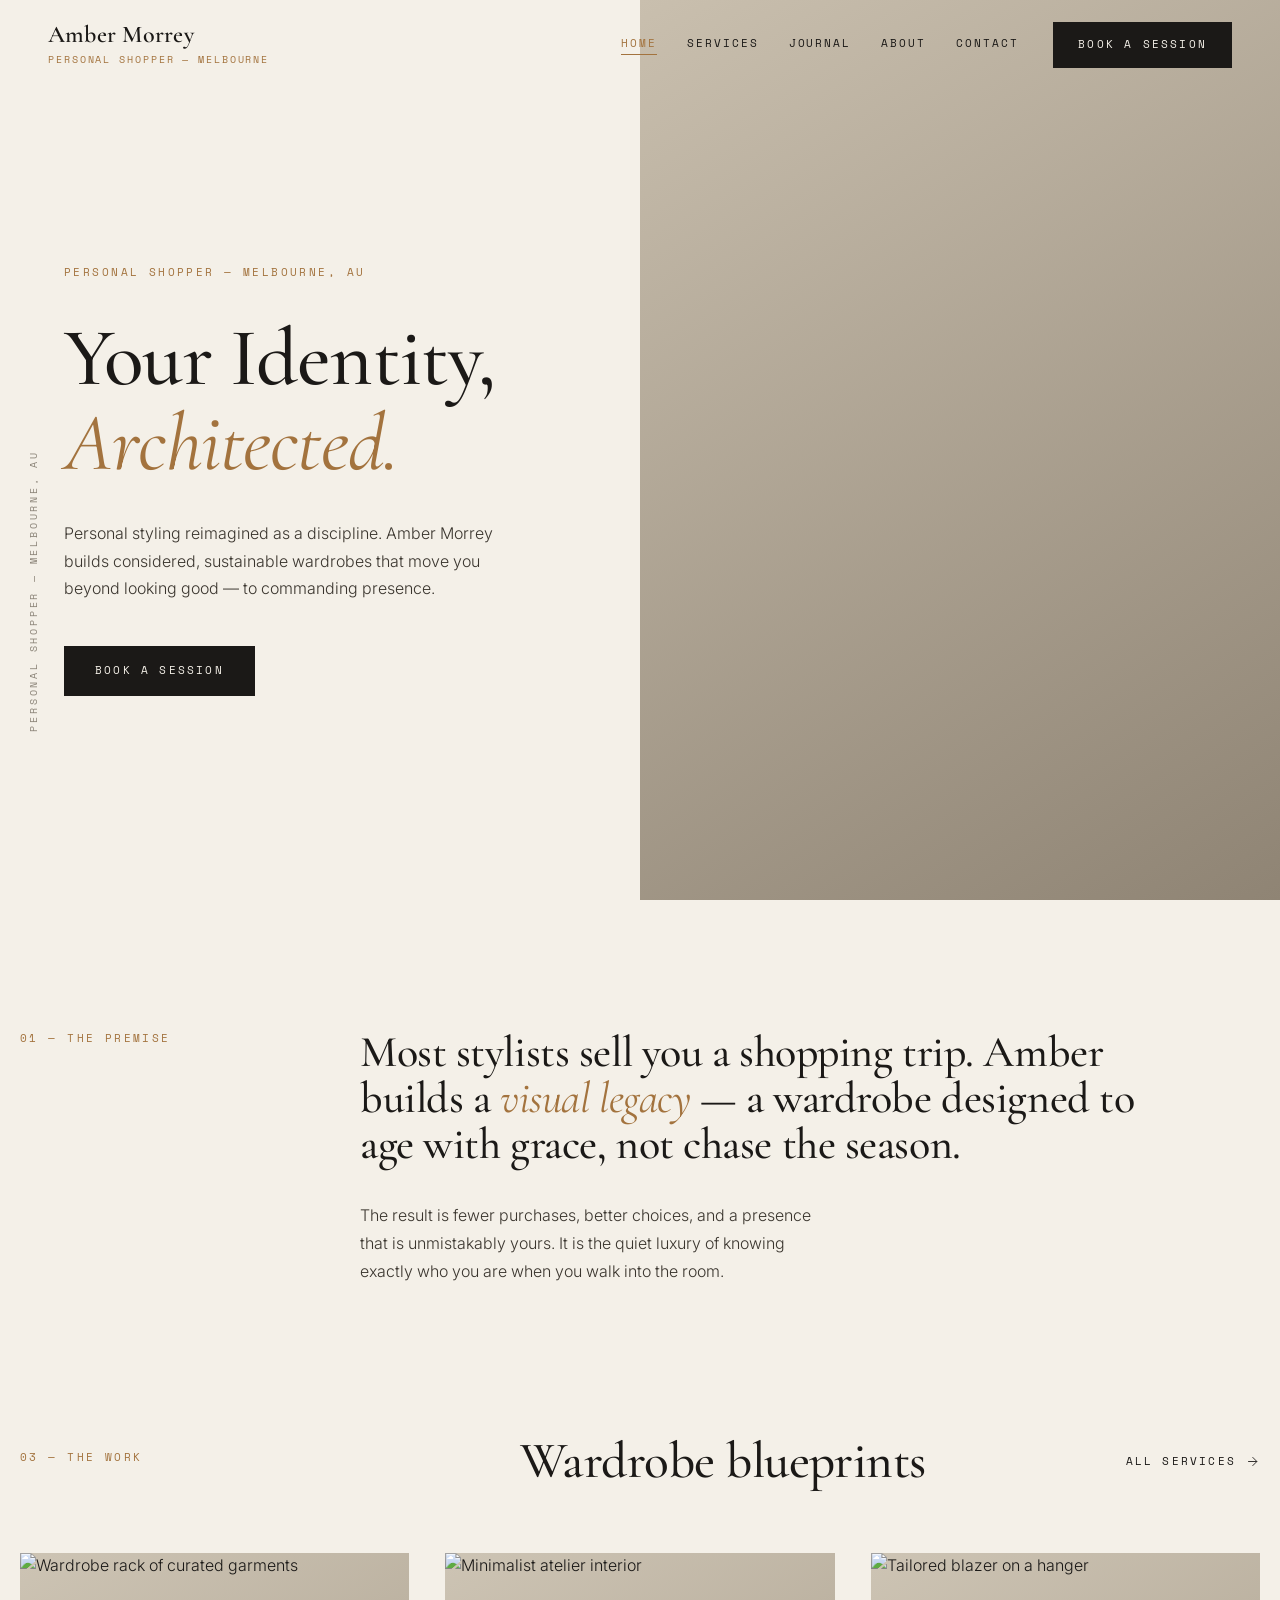
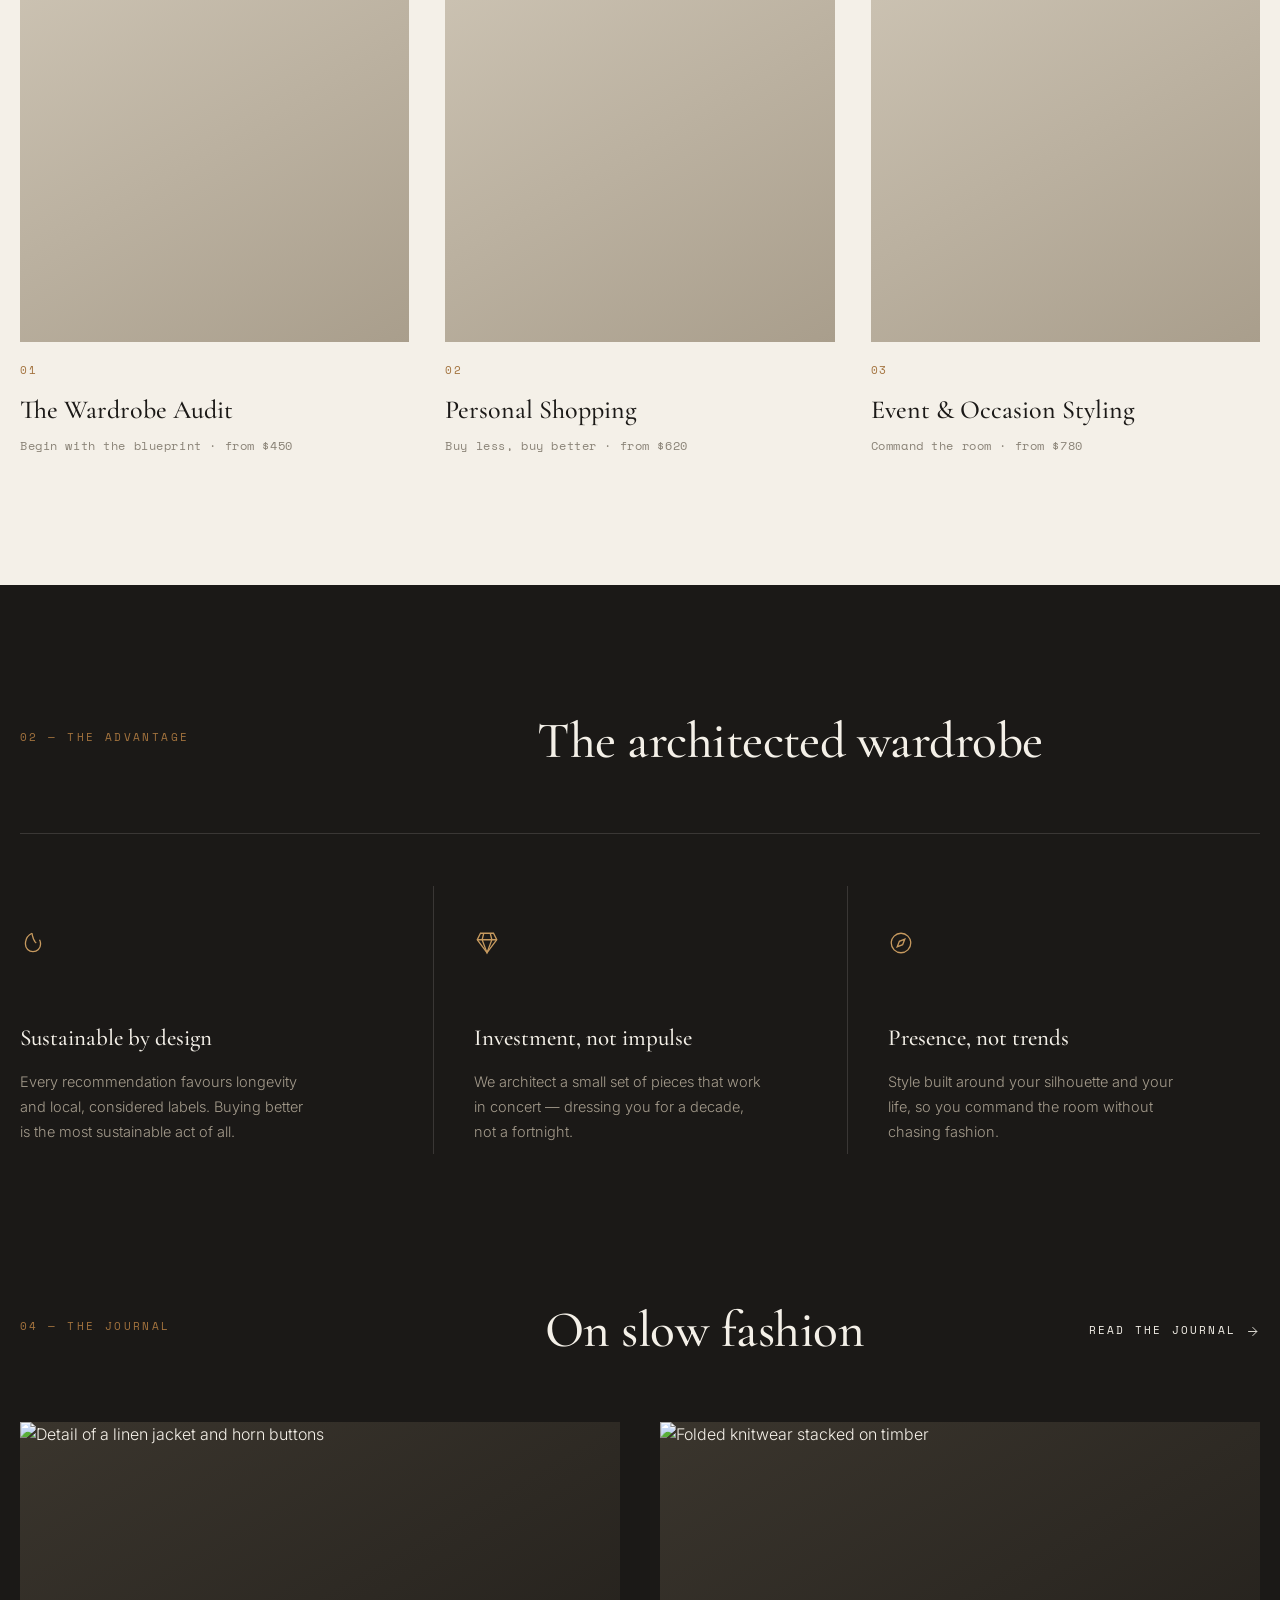
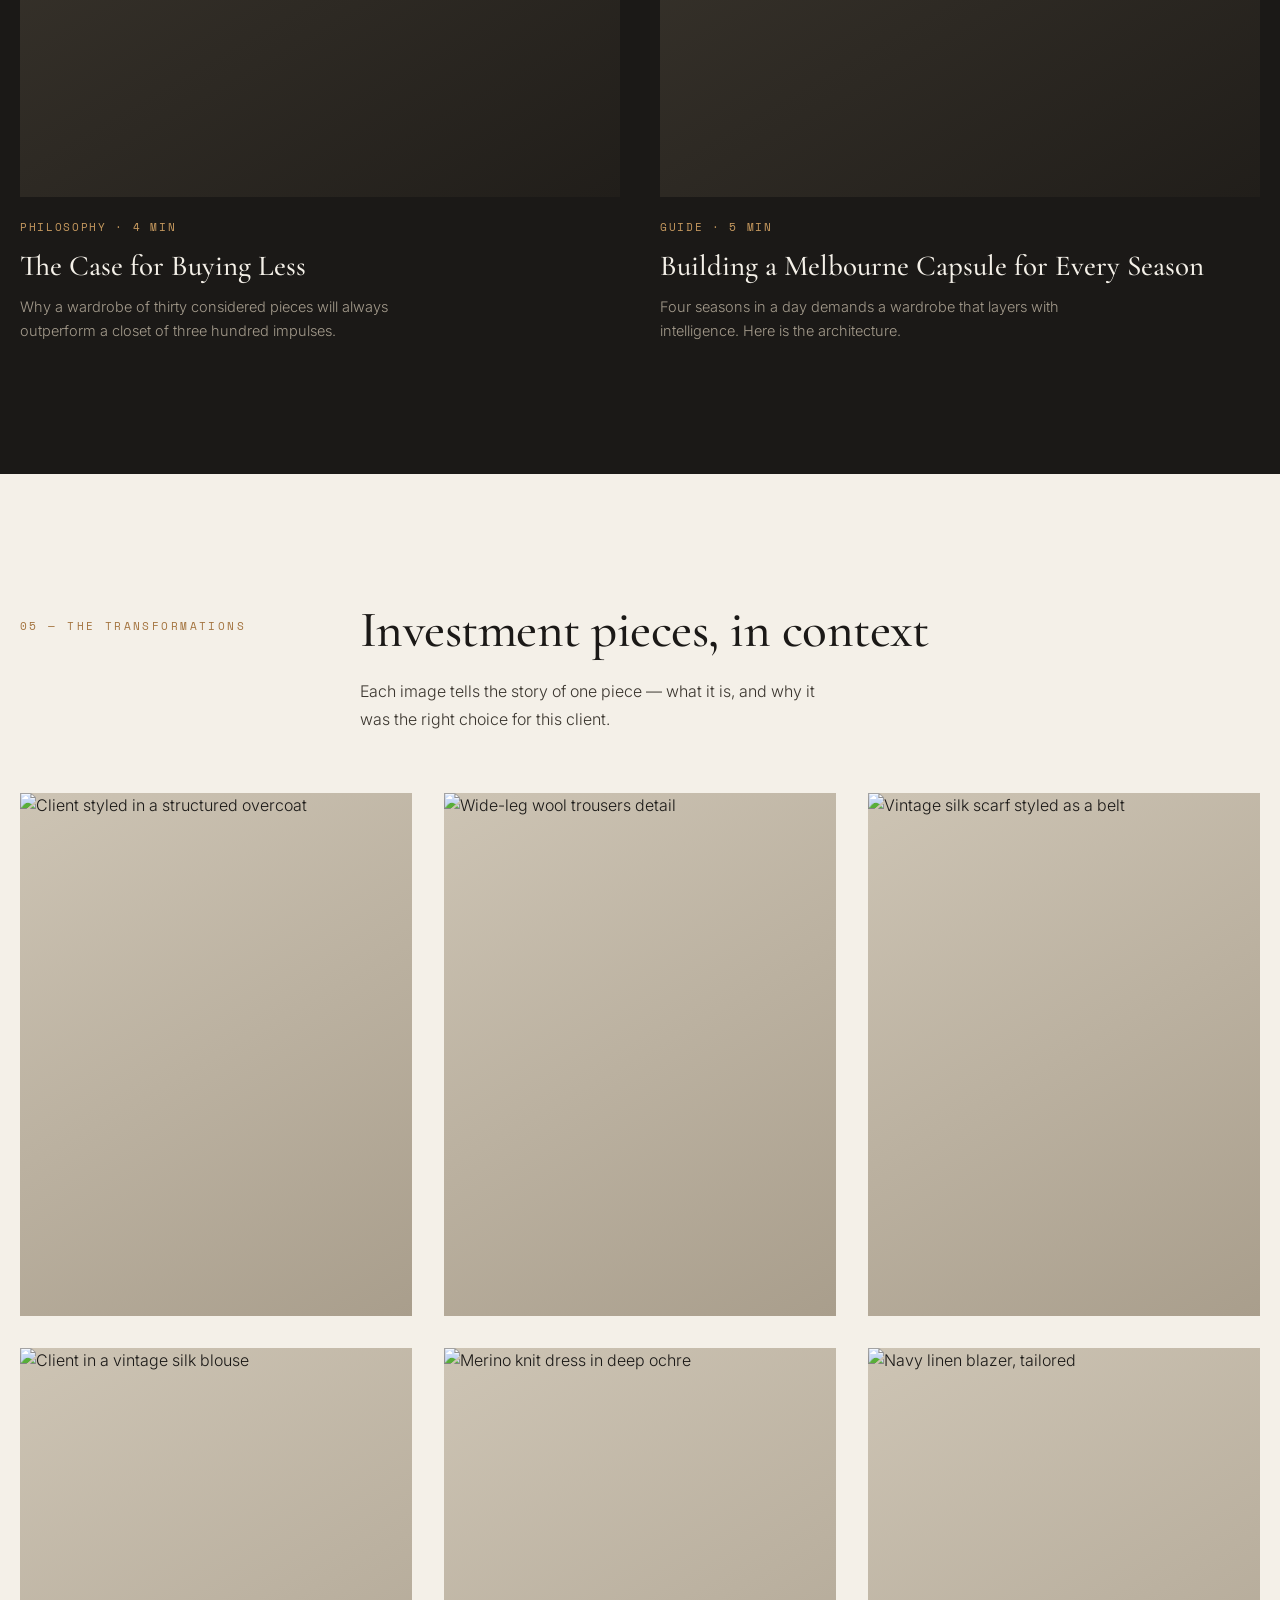
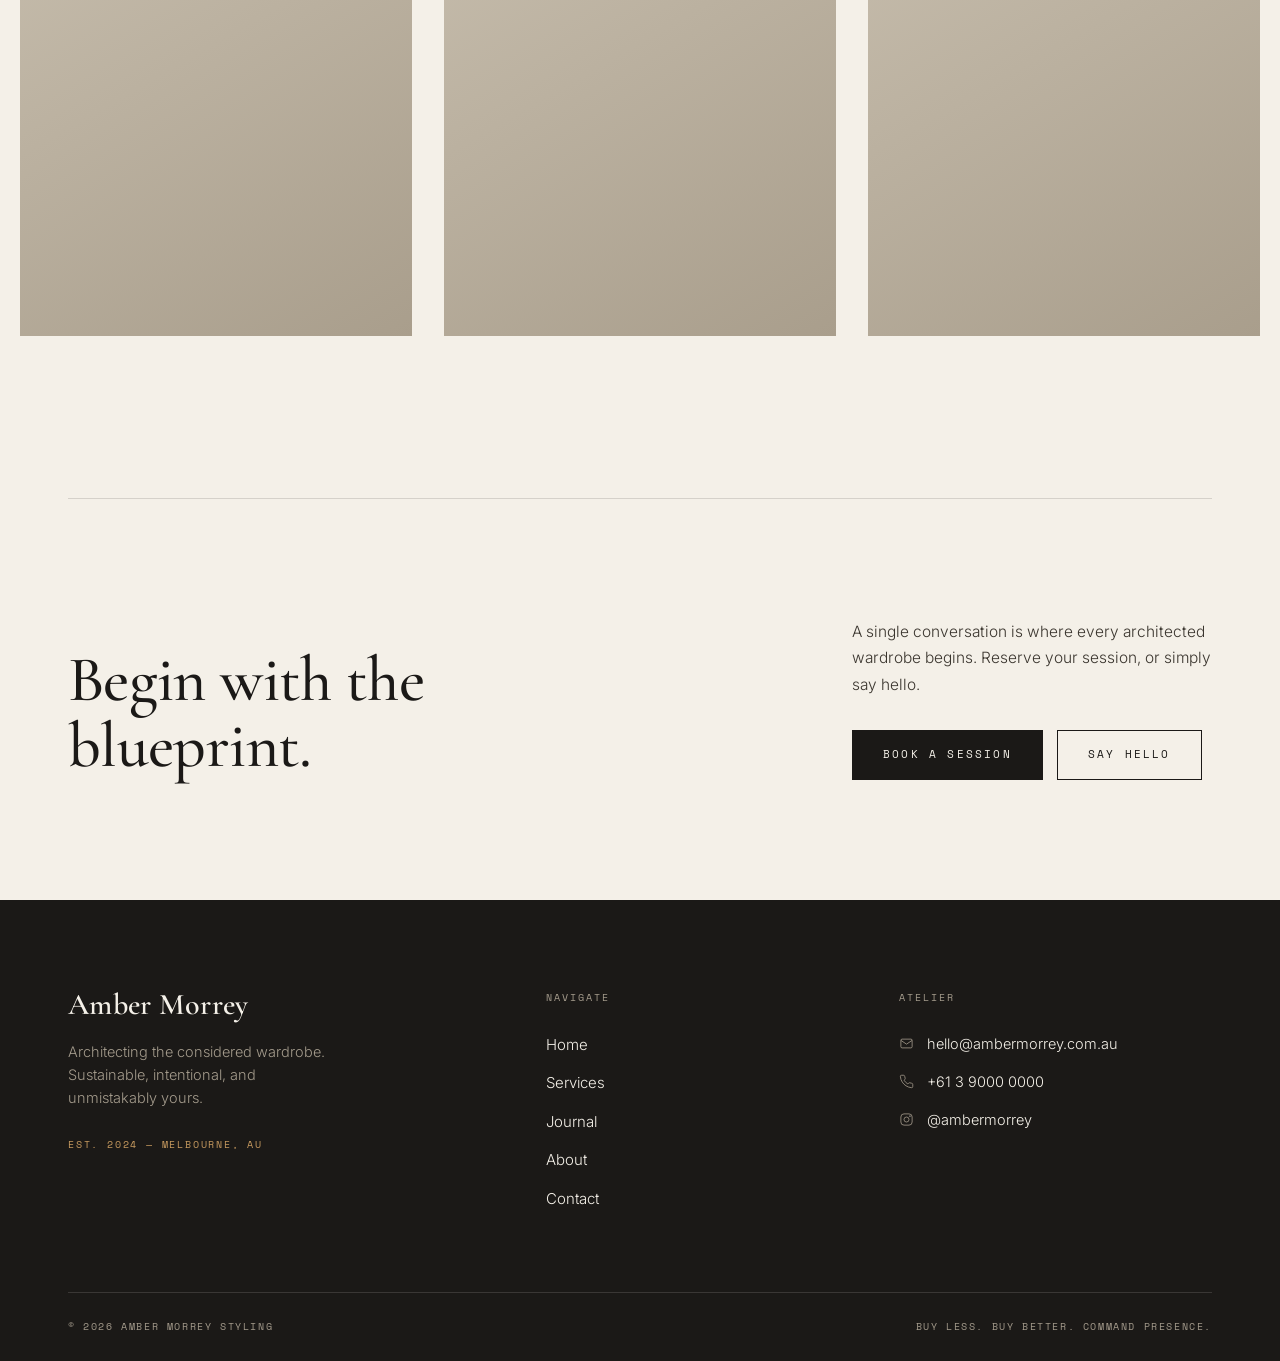
==== index.html @ 16125863 "Add Amber Morrey Studio site (5 static pages, shared assets) Editorial static site for Amber Morrey," ====
<!DOCTYPE html>
<html lang="en">
<head>
<meta charset="UTF-8">
<meta name="viewport" content="width=device-width, initial-scale=1.0">
<title>Amber Morrey Studio — Personal Shopper, Melbourne</title>
<link rel="preconnect" href="https://fonts.googleapis.com">
<link rel="preconnect" href="https://fonts.gstatic.com" crossorigin>
<link href="https://fonts.googleapis.com/css2?family=Cormorant+Garamond:ital,wght@0,400;0,500;0,600;1,400;1,500&family=Inter:wght@300;400;500&family=Space+Mono:wght@400;700&display=swap" rel="stylesheet">
<link rel="stylesheet" href="styles.css">
</head>
<body>

<header id="header">
  <a href="index.html" class="brand">
    <div class="brand-name">Amber Morrey</div>
    <div class="brand-sub">Personal Shopper — Melbourne</div>
  </a>
  <nav class="nav-header">
    <div class="nav-links">
      <a href="index.html" class="active">Home</a>
      <a href="services.html">Services</a>
      <a href="journal.html">Journal</a>
      <a href="about.html">About</a>
      <a href="contact.html">Contact</a>
    </div>
    <a href="services.html" class="btn">Book a Session</a>
  </nav>
  <button class="menu-toggle" id="menuToggle" aria-label="Menu"><span></span><span></span><span></span></button>
</header>

<div class="mobile-menu" id="mobileMenu">
  <a href="index.html">Home</a>
  <a href="services.html">Services</a>
  <a href="journal.html">Journal</a>
  <a href="about.html">About</a>
  <a href="contact.html">Contact</a>
  <a href="services.html" class="btn">Book a Session</a>
</div>

<!-- HERO -->
<section class="hero" data-hero>
  <div class="hero-left">
    <div class="hero-vert">Personal Shopper — Melbourne, AU</div>
    <div class="label reveal">Personal Shopper — Melbourne, AU</div>
    <h1 class="display hero-h1 reveal" data-d="1">Your Identity,<br><em>Architected.</em></h1>
    <p class="hero-p reveal" data-d="2">Personal styling reimagined as a discipline. Amber Morrey builds considered, sustainable wardrobes that move you beyond looking good — to commanding presence.</p>
    <div class="reveal" data-d="3"><a href="services.html" class="btn">Book a Session</a></div>
  </div>
  <div class="hero-right">
    <img alt="Personal styling client in a tailored ensemble" data-fallback="1"
      src="https://images.unsplash.com/photo-1490481651871-ab68de25d43d?auto=format&fit=crop&w=1200&q=80">
  </div>
</section>

<!-- PREMISE -->
<section class="section wrap">
  <div class="premise">
    <div class="label reveal">01 — The Premise</div>
    <div>
      <p class="display premise-stmt reveal" data-d="1">Most stylists sell you a shopping trip. Amber builds a <em>visual legacy</em> — a wardrobe designed to age with grace, not chase the season.</p>
      <p class="premise-p reveal" data-d="2">The result is fewer purchases, better choices, and a presence that is unmistakably yours. It is the quiet luxury of knowing exactly who you are when you walk into the room.</p>
    </div>
  </div>
</section>

<!-- SERVICES -->
<section class="section wrap" style="padding-top:20px">
  <div class="sec-head">
    <div class="label reveal">03 — The Work</div>
    <h2 class="display reveal" data-d="1">Wardrobe blueprints</h2>
    <a href="services.html" class="link-arrow reveal" data-d="2">All Services
      <svg viewBox="0 0 24 24" fill="none" stroke="currentColor" stroke-width="1.4"><line x1="5" y1="12" x2="19" y2="12"/><polyline points="12 5 19 12 12 19"/></svg>
    </a>
  </div>
  <div class="services-grid">
    <a href="services.html" class="service-card reveal">
      <div class="service-media"><img alt="Wardrobe rack of curated garments" data-fallback="1" src="https://images.unsplash.com/photo-1445205170230-053b83016050?auto=format&fit=crop&w=800&q=80"></div>
      <div class="service-num">01</div>
      <h3 class="service-title">The Wardrobe Audit</h3>
      <p class="service-desc">Begin with the blueprint · from $450</p>
    </a>
    <a href="services.html" class="service-card reveal" data-d="1">
      <div class="service-media"><img alt="Minimalist atelier interior" data-fallback="1" src="https://images.unsplash.com/photo-1441984904996-e0b6ba687e04?auto=format&fit=crop&w=800&q=80"></div>
      <div class="service-num">02</div>
      <h3 class="service-title">Personal Shopping</h3>
      <p class="service-desc">Buy less, buy better · from $620</p>
    </a>
    <a href="services.html" class="service-card reveal" data-d="2">
      <div class="service-media"><img alt="Tailored blazer on a hanger" data-fallback="1" src="https://images.unsplash.com/photo-1594633312681-425c7b97ccd1?auto=format&fit=crop&w=800&q=80"></div>
      <div class="service-num">03</div>
      <h3 class="service-title">Event &amp; Occasion Styling</h3>
      <p class="service-desc">Command the room · from $780</p>
    </a>
  </div>
</section>

<!-- ADVANTAGE + JOURNAL (dark) -->
<section class="dark">
  <div class="section wrap">
    <div class="sec-head">
      <div class="label reveal">02 — The Advantage</div>
      <h2 class="display reveal" data-d="1">The architected wardrobe</h2>
      <span></span>
    </div>
    <div class="adv-wrap">
      <div class="advantage">
        <div class="adv-col reveal">
          <div class="adv-icon"><svg viewBox="0 0 24 24"><path d="M11 3C7 5 5 9 5 13a7 7 0 0 0 14 0c0-1.5-.4-3-1-4"/><path d="M11 3c1 4 1 7 4 9"/></svg></div>
          <h3 class="adv-title">Sustainable by design</h3>
          <p class="adv-p">Every recommendation favours longevity and local, considered labels. Buying better is the most sustainable act of all.</p>
        </div>
        <div class="adv-col reveal" data-d="1">
          <div class="adv-icon"><svg viewBox="0 0 24 24"><path d="M6 3h12l3 6-9 12L3 9z"/><path d="M3 9h18M9 3 7.5 9 12 21 16.5 9 15 3"/></svg></div>
          <h3 class="adv-title">Investment, not impulse</h3>
          <p class="adv-p">We architect a small set of pieces that work in concert — dressing you for a decade, not a fortnight.</p>
        </div>
        <div class="adv-col reveal" data-d="2">
          <div class="adv-icon"><svg viewBox="0 0 24 24"><circle cx="12" cy="12" r="9"/><polygon points="15.5 8.5 10.5 10.5 8.5 15.5 13.5 13.5"/></svg></div>
          <h3 class="adv-title">Presence, not trends</h3>
          <p class="adv-p">Style built around your silhouette and your life, so you command the room without chasing fashion.</p>
        </div>
      </div>
    </div>
  </div>

  <div class="section wrap" style="padding-top:20px">
    <div class="sec-head">
      <div class="label reveal">04 — The Journal</div>
      <h2 class="display reveal" data-d="1">On slow fashion</h2>
      <a href="journal.html" class="link-arrow reveal" data-d="2">Read the Journal
        <svg viewBox="0 0 24 24" fill="none" stroke="currentColor" stroke-width="1.4"><line x1="5" y1="12" x2="19" y2="12"/><polyline points="12 5 19 12 12 19"/></svg>
      </a>
    </div>
    <div class="journal-grid">
      <a href="journal.html" class="article reveal">
        <div class="article-media"><img alt="Detail of a linen jacket and horn buttons" data-fallback="1" src="https://images.unsplash.com/photo-1489987707025-afc232f7ea0f?auto=format&fit=crop&w=900&q=80"></div>
        <div class="article-meta">Philosophy · 4 min</div>
        <h3 class="article-title">The Case for Buying Less</h3>
        <p class="article-excerpt">Why a wardrobe of thirty considered pieces will always outperform a closet of three hundred impulses.</p>
      </a>
      <a href="journal.html" class="article reveal" data-d="1">
        <div class="article-media"><img alt="Folded knitwear stacked on timber" data-fallback="1" src="https://images.unsplash.com/photo-1576871337622-98d48d1cf531?auto=format&fit=crop&w=900&q=80"></div>
        <div class="article-meta">Guide · 5 min</div>
        <h3 class="article-title">Building a Melbourne Capsule for Every Season</h3>
        <p class="article-excerpt">Four seasons in a day demands a wardrobe that layers with intelligence. Here is the architecture.</p>
      </a>
    </div>
  </div>
</section>

<!-- TRANSFORMATIONS -->
<section class="section wrap">
  <div class="trans-head">
    <div class="sec-head" style="grid-template-columns:300px 1fr;margin-bottom:0">
      <div class="label reveal">05 — The Transformations</div>
      <div>
        <h2 class="display reveal" data-d="1" style="text-align:left">Investment pieces, in context</h2>
        <p class="premise-p reveal" data-d="2">Each image tells the story of one piece — what it is, and why it was the right choice for this client.</p>
      </div>
    </div>
  </div>
  <div class="gallery">
    <figure class="gal-item g-tall reveal">
      <img alt="Client styled in a structured overcoat" data-fallback="1" src="https://images.unsplash.com/photo-1483985988355-763728e1935b?auto=format&fit=crop&w=700&q=80">
      <figcaption class="gal-cap"><div class="gal-client">C.T. — Finance Director</div><div class="gal-piece">Loro Piana cashmere overcoat, ivory</div></figcaption>
    </figure>
    <figure class="gal-item g-tall2 reveal" data-d="1">
      <img alt="Client in a vintage silk blouse" data-fallback="1" src="https://images.unsplash.com/photo-1487412720507-e7ab37603c6f?auto=format&fit=crop&w=700&q=80">
      <figcaption class="gal-cap"><div class="gal-client">M.L. — Creative Director</div><div class="gal-piece">Camberwell Markets silk blouse, 1980s</div></figcaption>
    </figure>
    <figure class="gal-item g-tall reveal" data-d="2">
      <img alt="Wide-leg wool trousers detail" data-fallback="1" src="https://images.unsplash.com/photo-1490114538077-0a7f8cb49891?auto=format&fit=crop&w=700&q=80">
      <figcaption class="gal-cap"><div class="gal-client">J.W. — Architect</div><div class="gal-piece">Marni wide-leg wool trouser, charcoal</div></figcaption>
    </figure>
    <figure class="gal-item g-tall2 reveal">
      <img alt="Merino knit dress in deep ochre" data-fallback="1" src="https://images.unsplash.com/photo-1539109136881-3be0616acf4b?auto=format&fit=crop&w=700&q=80">
      <figcaption class="gal-cap"><div class="gal-client">R.K. — Barrister</div><div class="gal-piece">Australian Merino knit dress, deep ochre</div></figcaption>
    </figure>
    <figure class="gal-item g-tall reveal" data-d="1">
      <img alt="Vintage silk scarf styled as a belt" data-fallback="1" src="https://images.unsplash.com/photo-1529139574466-a303027c1d8b?auto=format&fit=crop&w=700&q=80">
      <figcaption class="gal-cap"><div class="gal-client">A.M. — Specialist Surgeon</div><div class="gal-piece">Vintage Hermès scarf worn as belt</div></figcaption>
    </figure>
    <figure class="gal-item g-tall2 reveal" data-d="2">
      <img alt="Navy linen blazer, tailored" data-fallback="1" src="https://images.unsplash.com/photo-1507680434567-5739c80be1ac?auto=format&fit=crop&w=700&q=80">
      <figcaption class="gal-cap"><div class="gal-client">L.P. — Publisher</div><div class="gal-piece">Armani navy linen blazer, 1990s deadstock</div></figcaption>
    </figure>
  </div>
</section>

<!-- CTA -->
<section class="wrap">
  <div class="cta" style="border-top:1px solid var(--line)">
    <h2 class="display reveal">Begin with the blueprint.</h2>
    <div class="cta-right reveal" data-d="1">
      <p>A single conversation is where every architected wardrobe begins. Reserve your session, or simply say hello.</p>
      <div class="cta-btns">
        <a href="services.html" class="btn">Book a Session</a>
        <a href="contact.html" class="btn btn-ghost">Say Hello</a>
      </div>
    </div>
  </div>
</section>

<!-- FOOTER -->
<footer>
  <div class="wrap">
    <div class="foot-grid">
      <div class="foot-brand">
        <div class="brand-name">Amber Morrey</div>
        <p class="foot-tag">Architecting the considered wardrobe. Sustainable, intentional, and unmistakably yours.</p>
        <div class="foot-est">Est. 2024 — Melbourne, AU</div>
      </div>
      <div class="foot-col">
        <h4>Navigate</h4>
        <ul>
          <li><a href="index.html">Home</a></li>
          <li><a href="services.html">Services</a></li>
          <li><a href="journal.html">Journal</a></li>
          <li><a href="about.html">About</a></li>
          <li><a href="contact.html">Contact</a></li>
        </ul>
      </div>
      <div class="foot-col">
        <h4>Atelier</h4>
        <div class="foot-contact">
          <a href="mailto:hello@ambermorrey.com.au"><svg viewBox="0 0 24 24"><rect x="3" y="5" width="18" height="14" rx="2"/><path d="m3 7 9 6 9-6"/></svg>hello@ambermorrey.com.au</a>
          <a href="tel:+61390000000"><svg viewBox="0 0 24 24"><path d="M22 16.9v3a2 2 0 0 1-2.2 2 19.8 19.8 0 0 1-8.6-3 19.5 19.5 0 0 1-6-6 19.8 19.8 0 0 1-3-8.6A2 2 0 0 1 4.1 2h3a2 2 0 0 1 2 1.7c.1 1 .4 1.9.7 2.8a2 2 0 0 1-.5 2.1L8.1 9.9a16 16 0 0 0 6 6l1.3-1.3a2 2 0 0 1 2.1-.5c.9.3 1.8.6 2.8.7a2 2 0 0 1 1.7 2Z"/></svg>+61 3 9000 0000</a>
          <a href="#"><svg viewBox="0 0 24 24"><rect x="3" y="3" width="18" height="18" rx="5"/><circle cx="12" cy="12" r="4"/><circle cx="17.5" cy="6.5" r="1" fill="currentColor" stroke="none"/></svg>@ambermorrey</a>
        </div>
      </div>
    </div>
    <div class="foot-bar">
      <span>© 2026 Amber Morrey Styling</span>
      <span>Buy less. Buy better. Command presence.</span>
    </div>
  </div>
</footer>

<script src="app.js"></script>
</body>
</html>
---- styles.css ----
/* ==========================================================================
   Amber Morrey Studio — shared stylesheet
   ========================================================================== */
:root{
  --cream:#f4f0e8;
  --cream-2:#eee9df;
  --ink:#1b1917;
  --ink-soft:#2a2723;
  --paper-text:#3a352e;
  --muted:#8a8377;
  --muted-dark:#a49b8c;
  --line:rgba(27,25,23,.14);
  --line-dark:rgba(244,240,232,.14);
  --amber:#a3733e;
  --amber-light:#c79a5f;
  --serif:'Cormorant Garamond', Georgia, serif;
  --sans:'Inter', system-ui, sans-serif;
  --mono:'Space Mono', monospace;
  --ease:cubic-bezier(.16,1,.3,1);
}
*{margin:0;padding:0;box-sizing:border-box}
html{scroll-behavior:smooth}
body{
  background:var(--cream);
  color:var(--ink);
  font-family:var(--sans);
  font-weight:300;
  line-height:1.6;
  -webkit-font-smoothing:antialiased;
  overflow-x:hidden;
}
img{display:block;width:100%;height:100%;object-fit:cover}
a{color:inherit;text-decoration:none}

/* ---------- shared type ---------- */
.label{font-family:var(--mono);font-size:11px;letter-spacing:.22em;text-transform:uppercase;color:var(--amber);font-weight:400}
.label-muted{color:var(--muted)}
.display{font-family:var(--serif);font-weight:500;line-height:1.04;letter-spacing:-.01em}
.wrap{max-width:1240px;margin:0 auto;padding:0 48px}
.section{padding:130px 0}

.link-arrow{font-family:var(--mono);font-size:11px;letter-spacing:.2em;text-transform:uppercase;display:inline-flex;align-items:center;gap:9px;color:var(--ink);transition:gap .4s var(--ease),opacity .3s}
.link-arrow svg{width:15px;height:15px;transition:transform .4s var(--ease)}
.link-arrow:hover{gap:16px}

.btn{font-family:var(--mono);font-size:11px;letter-spacing:.2em;text-transform:uppercase;display:inline-block;padding:15px 30px;background:var(--ink);color:var(--cream);border:1px solid var(--ink);transition:background .4s var(--ease),color .4s var(--ease);cursor:pointer}
.btn:hover{background:transparent;color:var(--ink)}
.btn-ghost{background:transparent;color:var(--ink)}
.btn-ghost:hover{background:var(--ink);color:var(--cream)}
.btn-inv{background:var(--cream);color:var(--ink);border-color:var(--cream)}
.btn-inv:hover{background:transparent;color:var(--cream)}
.btn-inv-ghost{background:transparent;color:var(--cream);border-color:rgba(244,240,232,.4)}
.btn-inv-ghost:hover{background:var(--cream);color:var(--ink)}
.btn-amber{background:var(--amber);color:var(--cream);border-color:var(--amber)}
.btn-amber:hover{background:transparent;color:var(--amber-light)}

/* ---------- reveal animation ---------- */
.reveal{opacity:0;transform:translateY(28px);transition:opacity 1s var(--ease),transform 1s var(--ease)}
.reveal.in{opacity:1;transform:none}
.reveal[data-d="1"]{transition-delay:.1s}
.reveal[data-d="2"]{transition-delay:.2s}
.reveal[data-d="3"]{transition-delay:.3s}

/* ---------- header ---------- */
header{position:fixed;top:0;left:0;right:0;z-index:100;display:flex;align-items:center;justify-content:space-between;padding:22px 48px;transition:background .5s var(--ease),padding .5s var(--ease),box-shadow .5s var(--ease)}
header.scrolled{background:rgba(244,240,232,.9);backdrop-filter:blur(12px);padding:16px 48px;box-shadow:0 1px 0 var(--line)}
.brand-name{font-family:var(--serif);font-size:24px;font-weight:600;letter-spacing:.01em;line-height:1}
.brand-sub{font-family:var(--mono);font-size:9.5px;letter-spacing:.2em;color:var(--amber);text-transform:uppercase;margin-top:5px}
nav{display:flex;align-items:center;gap:34px}
.nav-links{display:flex;gap:30px}
.nav-links a{font-family:var(--mono);font-size:11px;letter-spacing:.18em;text-transform:uppercase;color:var(--ink);position:relative;padding-bottom:3px;transition:color .3s}
.nav-links a::after{content:"";position:absolute;left:0;bottom:0;width:0;height:1px;background:var(--amber);transition:width .4s var(--ease)}
.nav-links a:hover::after,.nav-links a.active::after{width:100%}
.nav-links a.active{color:var(--amber)}
.nav-header .btn{padding:13px 24px}
.menu-toggle{display:none;flex-direction:column;gap:5px;background:none;border:none;cursor:pointer;padding:4px}
.menu-toggle span{width:24px;height:1.5px;background:var(--ink);transition:.3s}

.mobile-menu{position:fixed;inset:0;background:var(--cream);z-index:99;display:flex;flex-direction:column;justify-content:center;align-items:center;gap:26px;opacity:0;pointer-events:none;transition:opacity .4s var(--ease)}
.mobile-menu.open{opacity:1;pointer-events:auto}
.mobile-menu a{font-family:var(--serif);font-size:34px;font-weight:500}
.mobile-menu .btn{margin-top:14px;font-family:var(--mono);font-size:12px}

/* page top spacer for interior pages (fixed header) */
.page-top{padding-top:150px}

/* ---------- hero (home) ---------- */
.hero{display:grid;grid-template-columns:1fr 1fr;min-height:100vh;position:relative}
.hero-left{display:flex;flex-direction:column;justify-content:center;padding:120px 64px 60px;position:relative}
.hero-vert{position:absolute;left:34px;top:50%;transform:rotate(180deg) translateX(50%);writing-mode:vertical-rl;font-family:var(--mono);font-size:10px;letter-spacing:.28em;color:var(--muted);text-transform:uppercase}
.hero-left .label{margin-bottom:34px}
.hero-h1{font-size:clamp(48px,6.4vw,92px);margin-bottom:34px}
.hero-h1 em{font-style:italic;color:var(--amber);font-weight:400}
.hero-p{max-width:430px;font-size:16px;color:var(--paper-text);margin-bottom:44px;line-height:1.7}
.hero-right{position:relative;overflow:hidden;background:linear-gradient(150deg,#c9bfae,#8f8474)}
.hero-right img{transition:transform 8s var(--ease)}
.hero.loaded .hero-right img{transform:scale(1.06)}

/* ---------- premise ---------- */
.premise{display:grid;grid-template-columns:300px 1fr;gap:40px;align-items:start}
.premise-stmt{font-size:clamp(28px,3.5vw,44px);max-width:800px}
.premise-stmt em{font-style:italic;color:var(--amber);font-weight:400}
.premise-p{margin-top:34px;max-width:470px;color:var(--paper-text);font-size:16px;line-height:1.75}

/* ---------- section head ---------- */
.sec-head{display:grid;grid-template-columns:300px 1fr auto;gap:40px;align-items:center;margin-bottom:64px}
.sec-head h2{font-size:clamp(34px,4vw,54px);text-align:center}
.sec-head .label{align-self:start;padding-top:14px}

/* ---------- services grid (home) ---------- */
.services-grid{display:grid;grid-template-columns:repeat(3,1fr);gap:36px}
.service-card{cursor:pointer}
.service-media{aspect-ratio:1/1;overflow:hidden;background:linear-gradient(150deg,#cdc4b4,#a99e8c);margin-bottom:20px}
.service-media img{transition:transform 1.1s var(--ease),filter 1.1s var(--ease);filter:grayscale(.1)}
.service-card:hover .service-media img{transform:scale(1.05)}
.service-num{font-family:var(--mono);font-size:11px;color:var(--amber);letter-spacing:.16em;margin-bottom:10px}
.service-title{font-family:var(--serif);font-size:26px;font-weight:500;margin-bottom:6px}
.service-desc{font-family:var(--mono);font-size:11.5px;letter-spacing:.05em;color:var(--muted)}

/* ---------- dark band ---------- */
.dark{background:var(--ink);color:var(--cream)}
.dark .label-muted{color:var(--muted-dark)}
.dark .sec-head h2,.dark .display{color:var(--cream)}
.dark .link-arrow{color:var(--cream)}

.advantage{display:grid;grid-template-columns:repeat(3,1fr)}
.adv-col{padding:44px 40px 10px;border-left:1px solid var(--line-dark)}
.adv-col:first-child{border-left:none;padding-left:0}
.adv-icon{width:26px;height:26px;color:var(--amber-light);margin-bottom:64px}
.adv-icon svg{width:100%;height:100%;stroke:currentColor;fill:none;stroke-width:1.2}
.adv-title{font-family:var(--serif);font-size:23px;font-weight:500;margin-bottom:14px}
.adv-p{font-size:14.5px;color:var(--muted-dark);line-height:1.7;max-width:290px}
.adv-wrap{border-top:1px solid var(--line-dark);padding-top:52px}

/* ---------- journal (home) ---------- */
.journal-grid{display:grid;grid-template-columns:1fr 1fr;gap:40px}
.article{cursor:pointer}
.article-media{aspect-ratio:16/10;overflow:hidden;background:linear-gradient(150deg,#3a352d,#211e1a);margin-bottom:22px}
.article-media img{transition:transform 1.1s var(--ease)}
.article:hover .article-media img{transform:scale(1.04)}
.article-meta{font-family:var(--mono);font-size:10.5px;letter-spacing:.16em;color:var(--amber-light);text-transform:uppercase;margin-bottom:14px}
.article-title{font-family:var(--serif);font-size:29px;font-weight:500;color:var(--cream);margin-bottom:12px;line-height:1.15}
.article-excerpt{font-size:14.5px;color:var(--muted-dark);max-width:440px;line-height:1.7}

/* ---------- transformations ---------- */
.trans-head{margin-bottom:60px}
.trans-head .premise-p{margin-top:20px}
.gallery{columns:3;column-gap:32px}
.gal-item{break-inside:avoid;margin-bottom:32px;position:relative;overflow:hidden;cursor:pointer;background:linear-gradient(150deg,#cdc4b4,#a99e8c)}
.gal-item img{transition:transform 1.2s var(--ease)}
.gal-item:hover img{transform:scale(1.06)}
.gal-cap{position:absolute;left:0;right:0;bottom:0;padding:26px 24px 22px;background:linear-gradient(to top,rgba(20,18,16,.88),transparent);color:var(--cream);opacity:0;transform:translateY(12px);transition:opacity .5s var(--ease),transform .5s var(--ease)}
.gal-item:hover .gal-cap{opacity:1;transform:none}
.gal-client{font-family:var(--mono);font-size:10px;letter-spacing:.18em;color:var(--amber-light);text-transform:uppercase;margin-bottom:7px}
.gal-piece{font-family:var(--serif);font-size:20px;font-style:italic;font-weight:400;line-height:1.25}
.g-tall{aspect-ratio:3/4}
.g-tall2{aspect-ratio:2/3}

/* ---------- cta ---------- */
.cta{display:grid;grid-template-columns:1fr 1fr;gap:40px;align-items:end;padding:120px 0}
.cta h2{font-size:clamp(40px,5vw,68px)}
.cta-right{max-width:360px;justify-self:end}
.cta-right p{color:var(--paper-text);margin-bottom:32px;font-size:15.5px;line-height:1.7}
.cta-btns{display:flex;gap:14px;flex-wrap:wrap}

/* ==========================================================================
   PAGE: intro block (services / journal / about / contact heroes)
   ========================================================================== */
.intro{max-width:760px}
.intro .label{margin-bottom:24px;display:block}
.intro h1{font-size:clamp(40px,5.5vw,78px);margin-bottom:0}
.intro p{max-width:520px;margin-top:28px;color:var(--paper-text);font-size:16px;line-height:1.75}

/* ==========================================================================
   PAGE: Services detail blocks
   ========================================================================== */
.svc-block{display:grid;grid-template-columns:1fr 1fr;gap:64px;align-items:center;padding:70px 0;border-top:1px solid var(--line)}
.svc-block:first-of-type{border-top:none}
.svc-media{aspect-ratio:4/3;overflow:hidden;background:linear-gradient(150deg,#cdc4b4,#a99e8c)}
.svc-media img{transition:transform 1.2s var(--ease)}
.svc-block:hover .svc-media img{transform:scale(1.04)}
.svc-block.flip .svc-media{order:2}
.svc-num{margin-bottom:18px}
.svc-title{font-size:clamp(30px,3.6vw,44px);margin-bottom:10px}
.svc-meta{font-family:var(--mono);font-size:11px;letter-spacing:.14em;color:var(--muted);text-transform:uppercase;margin-bottom:24px}
.svc-desc{color:var(--paper-text);font-size:15.5px;line-height:1.75;max-width:460px;margin-bottom:26px}
.svc-list{list-style:none;margin-bottom:32px}
.svc-list li{display:flex;align-items:center;gap:12px;padding:7px 0;font-size:14.5px;color:var(--ink-soft)}
.svc-list li svg{width:15px;height:15px;stroke:var(--amber);fill:none;stroke-width:1.6;flex-shrink:0}
.svc-btn{font-family:var(--mono);font-size:10.5px;letter-spacing:.16em}

/* Quiz */
.quiz-wrap{display:grid;grid-template-columns:300px 1fr;gap:40px;align-items:start}
.quiz-panel{max-width:620px}
.quiz-intro-p{color:var(--muted-dark);margin-top:14px;margin-bottom:0;font-size:15.5px}
.quiz-step{margin-top:48px}
.quiz-q{font-family:var(--mono);font-size:11px;letter-spacing:.18em;text-transform:uppercase;color:var(--amber-light);margin-bottom:20px}
.quiz-options{display:flex;flex-direction:column;gap:12px}
.quiz-opt{text-align:left;background:transparent;border:1px solid var(--line-dark);color:var(--cream);font-family:var(--sans);font-size:15px;font-weight:300;padding:18px 22px;cursor:pointer;transition:border-color .3s,background .3s,transform .3s var(--ease)}
.quiz-opt:hover{border-color:var(--amber-light);background:rgba(199,154,95,.08);transform:translateX(4px)}
.quiz-progress{font-family:var(--mono);font-size:10px;letter-spacing:.16em;color:var(--muted-dark);text-transform:uppercase;margin-top:34px}
.quiz-result{display:none}
.quiz-result.show{display:block;animation:fadeUp .8s var(--ease) both}
@keyframes fadeUp{from{opacity:0;transform:translateY(20px)}to{opacity:1;transform:none}}
.quiz-rec-label{font-family:var(--mono);font-size:11px;letter-spacing:.18em;text-transform:uppercase;color:var(--amber-light);margin-bottom:18px}
.quiz-rec-title{font-size:clamp(34px,4vw,52px);color:var(--cream);margin-bottom:16px}
.quiz-rec-tag{font-family:var(--mono);font-size:11px;letter-spacing:.14em;text-transform:uppercase;color:var(--muted-dark);margin-bottom:20px}
.quiz-rec-desc{color:var(--muted-dark);font-size:15px;line-height:1.75;max-width:520px;margin-bottom:34px}
.quiz-actions{display:flex;gap:14px;flex-wrap:wrap;align-items:center}
.quiz-retake{font-family:var(--mono);font-size:10.5px;letter-spacing:.16em;text-transform:uppercase;background:transparent;border:1px solid var(--line-dark);color:var(--cream);padding:15px 26px;cursor:pointer;display:inline-flex;align-items:center;gap:9px;transition:border-color .3s}
.quiz-retake:hover{border-color:var(--amber-light)}
.quiz-retake svg{width:13px;height:13px;stroke:currentColor;fill:none;stroke-width:1.6}

/* ==========================================================================
   PAGE: Journal
   ========================================================================== */
.jgrid{display:grid;grid-template-columns:repeat(3,1fr);gap:36px;align-items:start}
.jcol{display:flex;flex-direction:column;gap:36px}
.jcol.offset{margin-top:60px}
.jpost{cursor:pointer}
.jpost-media{overflow:hidden;background:linear-gradient(150deg,#cdc4b4,#a99e8c);margin-bottom:20px}
.jpost-media img{transition:transform 1.1s var(--ease)}
.jpost:hover .jpost-media img{transform:scale(1.05)}
.jpost-media.tall{aspect-ratio:3/4}
.jpost-media.wide{aspect-ratio:4/3}
.jpost-meta{font-family:var(--mono);font-size:10.5px;letter-spacing:.16em;color:var(--amber);text-transform:uppercase;margin-bottom:12px}
.jpost-title{font-family:var(--serif);font-size:26px;font-weight:500;line-height:1.15;margin-bottom:10px}
.jpost-excerpt{font-size:14px;color:var(--muted);line-height:1.65}
.theorem{background:var(--ink);color:var(--cream);padding:44px 34px}
.theorem-label{font-family:var(--mono);font-size:10px;letter-spacing:.2em;color:var(--amber-light);text-transform:uppercase;margin-bottom:44px}
.theorem-quote{font-family:var(--serif);font-size:26px;font-weight:500;line-height:1.3}

/* ==========================================================================
   PAGE: About
   ========================================================================== */
.about-split{display:grid;grid-template-columns:1fr 1fr;min-height:100vh}
.about-text{display:flex;flex-direction:column;justify-content:center;padding:150px 64px 90px}
.about-text .label{margin-bottom:26px}
.about-text h1{font-size:clamp(38px,4.6vw,60px);margin-bottom:34px}
.about-text p{color:var(--paper-text);font-size:15.5px;line-height:1.8;margin-bottom:22px;max-width:460px}
.about-text .btn{margin-top:18px;align-self:flex-start}
.about-portrait{position:relative;overflow:hidden;background:linear-gradient(150deg,#2b2822,#4a4438)}
.about-portrait img{transition:transform 8s var(--ease)}
.about-split.loaded .about-portrait img{transform:scale(1.05)}
.philosophy{text-align:center;padding:140px 0}
.philosophy .label{display:block;margin-bottom:40px}
.philosophy blockquote{font-family:var(--serif);font-size:clamp(28px,3.6vw,46px);font-weight:500;font-style:italic;line-height:1.3;color:var(--cream);max-width:1000px;margin:0 auto 34px}
.philosophy cite{font-family:var(--mono);font-size:11px;letter-spacing:.2em;text-transform:uppercase;color:var(--muted-dark);font-style:normal}

/* ==========================================================================
   PAGE: Contact
   ========================================================================== */
.contact-madlib{font-family:var(--serif);font-size:clamp(30px,4.2vw,52px);font-weight:500;line-height:1.5;color:var(--ink);max-width:900px;letter-spacing:-.01em}
.ml-field{font-family:var(--serif);font-size:inherit;font-weight:500;color:var(--amber);background:transparent;border:none;border-bottom:1px solid var(--line);padding:0 10px 4px;min-width:200px;outline:none;transition:border-color .3s}
.ml-field::placeholder{color:var(--muted);opacity:.7;font-style:italic}
.ml-field:focus{border-color:var(--amber)}
select.ml-field{cursor:pointer;-webkit-appearance:none;appearance:none;background-image:url("data:image/svg+xml,%3Csvg xmlns='http://www.w3.org/2000/svg' width='12' height='12' viewBox='0 0 24 24' fill='none' stroke='%23a3733e' stroke-width='2'%3E%3Cpolyline points='6 9 12 15 18 9'/%3E%3C/svg%3E");background-repeat:no-repeat;background-position:right 2px center;padding-right:24px}
.contact-inputs{display:grid;grid-template-columns:1fr 1fr;gap:28px;max-width:640px;margin-top:56px}
.field-group label{display:block;font-family:var(--mono);font-size:10px;letter-spacing:.18em;text-transform:uppercase;color:var(--muted);margin-bottom:12px}
.field-group input{width:100%;background:transparent;border:1px solid var(--line);padding:15px 16px;font-family:var(--sans);font-size:15px;font-weight:300;color:var(--ink);outline:none;transition:border-color .3s}
.field-group input:focus{border-color:var(--amber)}
.contact-submit{margin-top:34px}
.contact-note{font-family:var(--mono);font-size:12px;letter-spacing:.04em;color:var(--amber);margin-top:22px;opacity:0;transition:opacity .4s;text-transform:none}
.contact-note.show{opacity:1}
.contact-info{display:grid;grid-template-columns:repeat(3,1fr);gap:40px;border-top:1px solid var(--line);margin-top:70px;padding-top:50px;max-width:900px}
.ci-label{font-family:var(--mono);font-size:10.5px;letter-spacing:.18em;color:var(--amber);text-transform:uppercase;margin-bottom:12px}
.ci-value{font-family:var(--mono);font-size:12.5px;letter-spacing:.05em;color:var(--ink-soft);text-transform:uppercase;line-height:1.6}

/* ==========================================================================
   FOOTER
   ========================================================================== */
footer{background:var(--ink);color:var(--cream);padding:90px 0 0}
.foot-grid{display:grid;grid-template-columns:1.4fr 1fr 1fr;gap:40px;padding-bottom:80px}
.foot-brand .brand-name{color:var(--cream);font-size:30px}
.foot-tag{color:var(--muted-dark);font-size:14.5px;margin-top:20px;line-height:1.6;max-width:280px}
.foot-est{font-family:var(--mono);font-size:10px;letter-spacing:.18em;color:var(--amber-light);text-transform:uppercase;margin-top:28px}
.foot-col h4{font-family:var(--mono);font-size:10px;letter-spacing:.2em;color:var(--muted-dark);text-transform:uppercase;font-weight:400;margin-bottom:26px}
.foot-col ul{list-style:none;display:flex;flex-direction:column;gap:13px}
.foot-col ul a{font-size:15px;color:var(--cream);transition:color .3s}
.foot-col ul a:hover{color:var(--amber-light)}
.foot-contact{display:flex;flex-direction:column;gap:15px}
.foot-contact a{display:flex;align-items:center;gap:13px;font-size:14.5px;color:var(--cream);transition:color .3s}
.foot-contact a:hover{color:var(--amber-light)}
.foot-contact svg{width:15px;height:15px;stroke:var(--muted-dark);fill:none;stroke-width:1.3;flex-shrink:0}
.foot-bar{border-top:1px solid var(--line-dark);padding:26px 0;display:flex;justify-content:space-between;align-items:center}
.foot-bar span{font-family:var(--mono);font-size:10px;letter-spacing:.16em;color:var(--muted-dark);text-transform:uppercase}

/* ==========================================================================
   RESPONSIVE
   ========================================================================== */
@media(max-width:900px){
  .wrap{padding:0 26px}
  header{padding:18px 26px}
  header.scrolled{padding:14px 26px}
  .nav-links,.nav-header .btn{display:none}
  .menu-toggle{display:flex}
  .section{padding:80px 0}
  .page-top{padding-top:120px}

  .hero{grid-template-columns:1fr}
  .hero-left{padding:120px 30px 50px;order:2}
  .hero-vert{display:none}
  .hero-right{min-height:70vh;order:1}

  .premise,.sec-head,.cta,.foot-grid,.quiz-wrap{grid-template-columns:1fr;gap:22px}
  .sec-head h2,.premise-stmt{text-align:left}
  .sec-head .link-arrow{justify-self:start}
  .services-grid,.journal-grid,.advantage{grid-template-columns:1fr}
  .adv-col{border-left:none;border-top:1px solid var(--line-dark);padding:34px 0}
  .adv-col:first-child{border-top:none}
  .adv-icon{margin-bottom:22px}
  .gallery{columns:2;column-gap:18px}
  .gal-item{margin-bottom:18px}
  .cta-right{justify-self:start}
  .foot-bar{flex-direction:column;gap:14px;text-align:center}

  .svc-block{grid-template-columns:1fr;gap:30px;padding:50px 0}
  .svc-block.flip .svc-media{order:0}

  .jgrid{grid-template-columns:1fr;gap:30px}
  .jcol.offset{margin-top:0}

  .about-split{grid-template-columns:1fr}
  .about-text{padding:120px 30px 60px;order:2}
  .about-portrait{min-height:70vh;order:1}
  .philosophy{padding:90px 0}

  .contact-inputs{grid-template-columns:1fr}
  .contact-info{grid-template-columns:1fr;gap:26px}
  .contact-madlib{line-height:1.7}
}
@media(max-width:560px){
  .gallery{columns:1}
  .gal-cap{opacity:1;transform:none}
  .ml-field{min-width:150px}
}
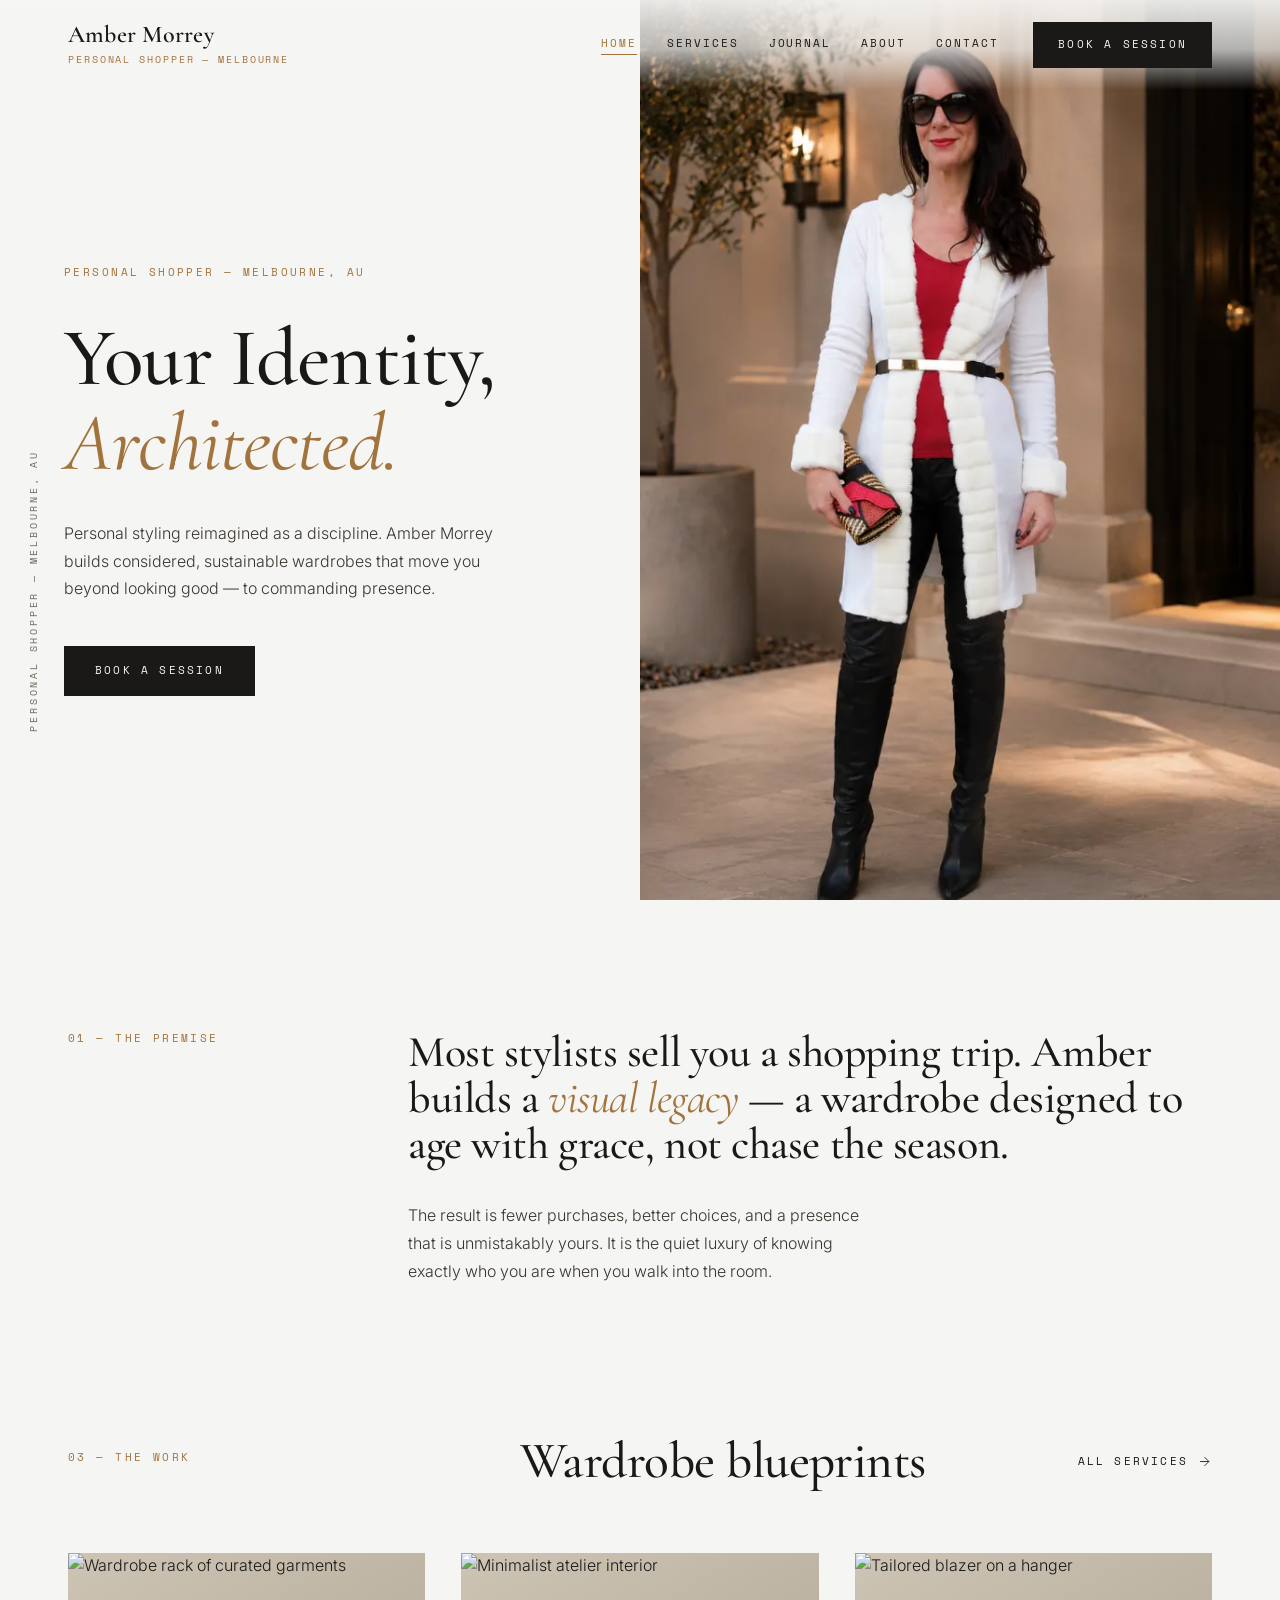
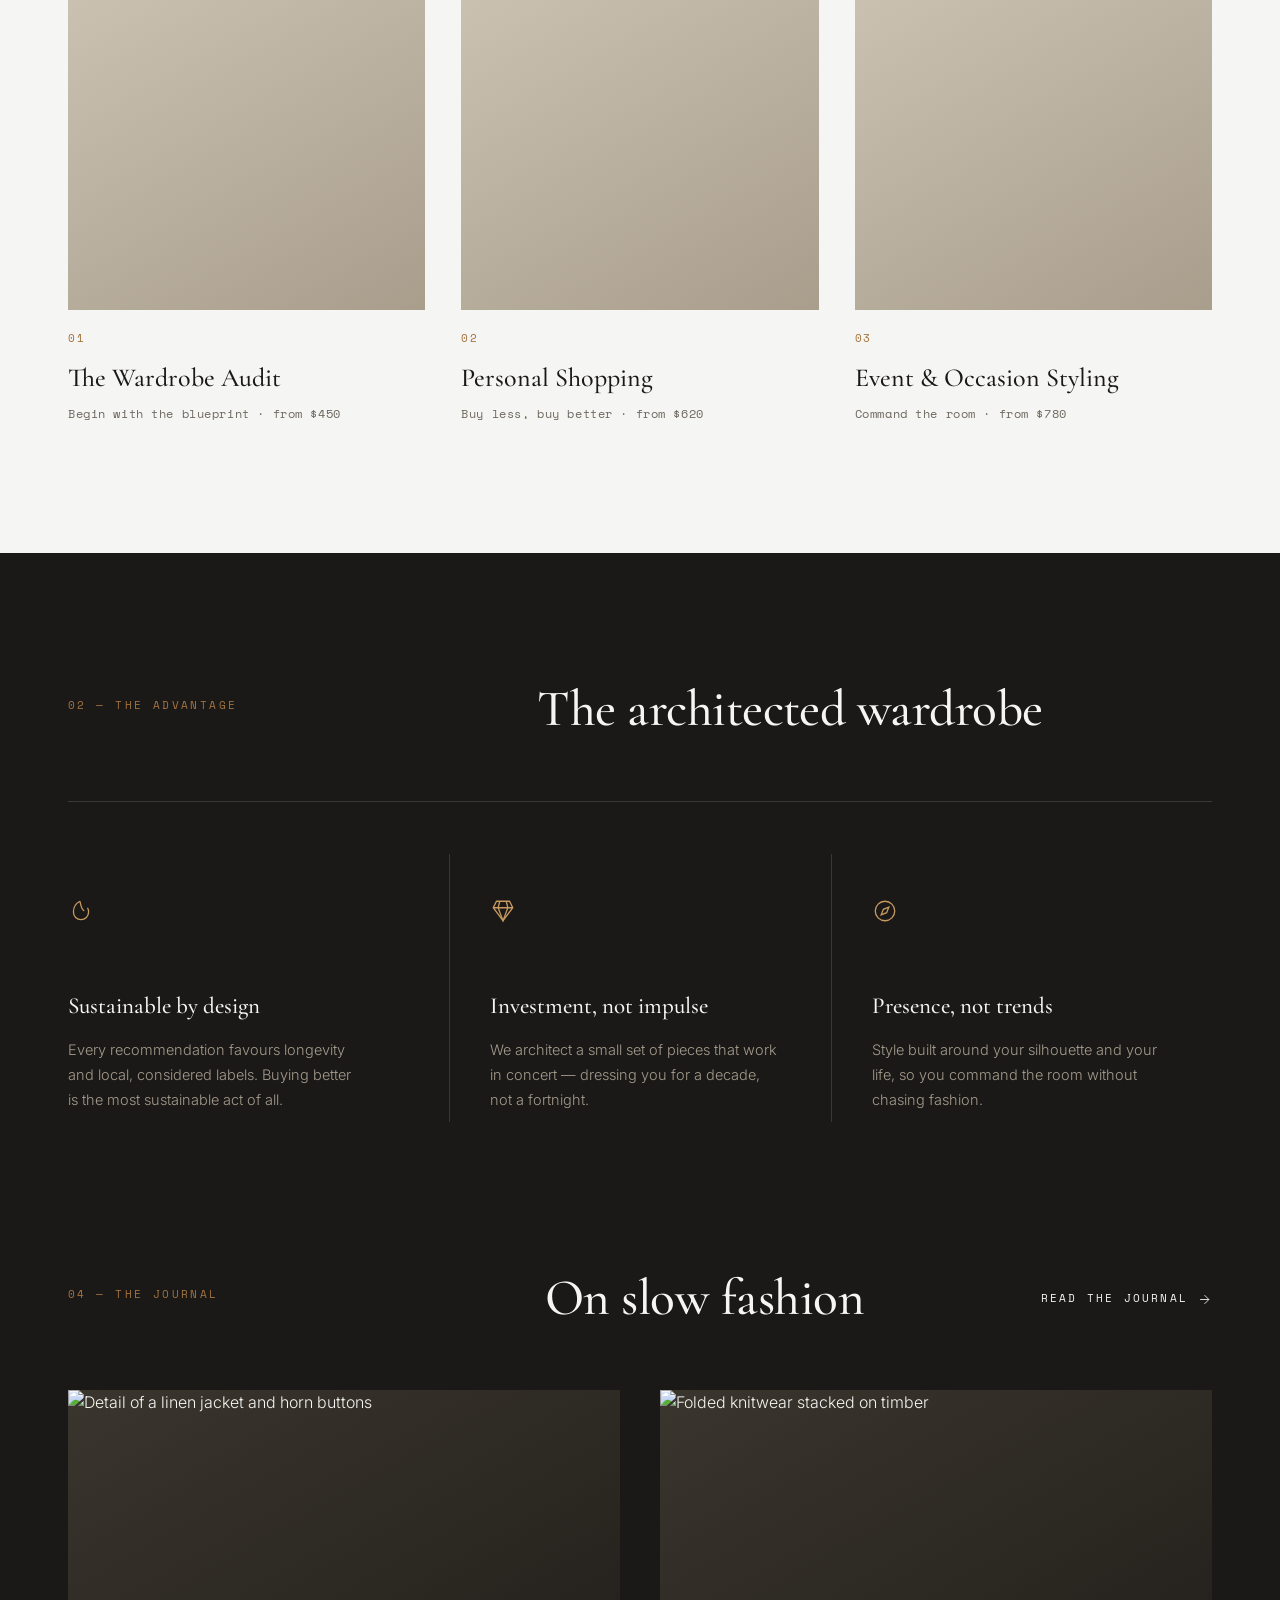
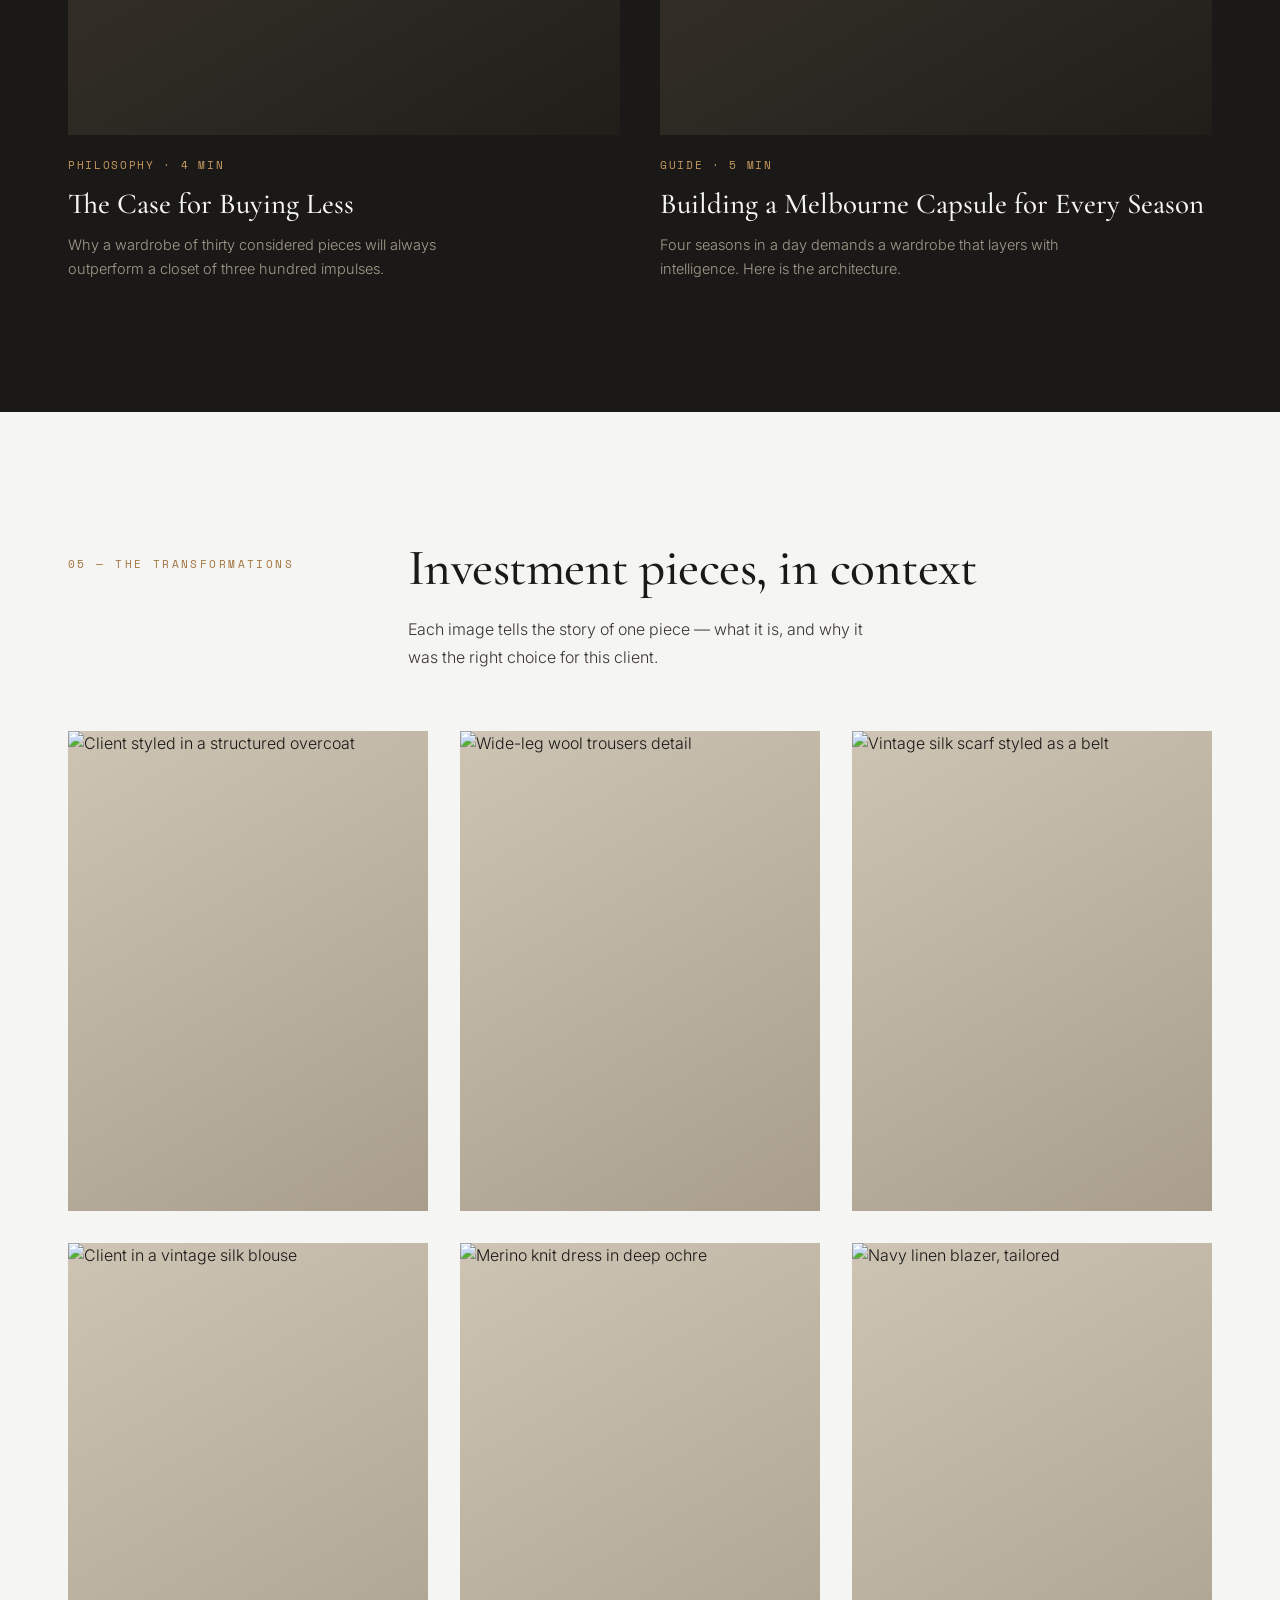
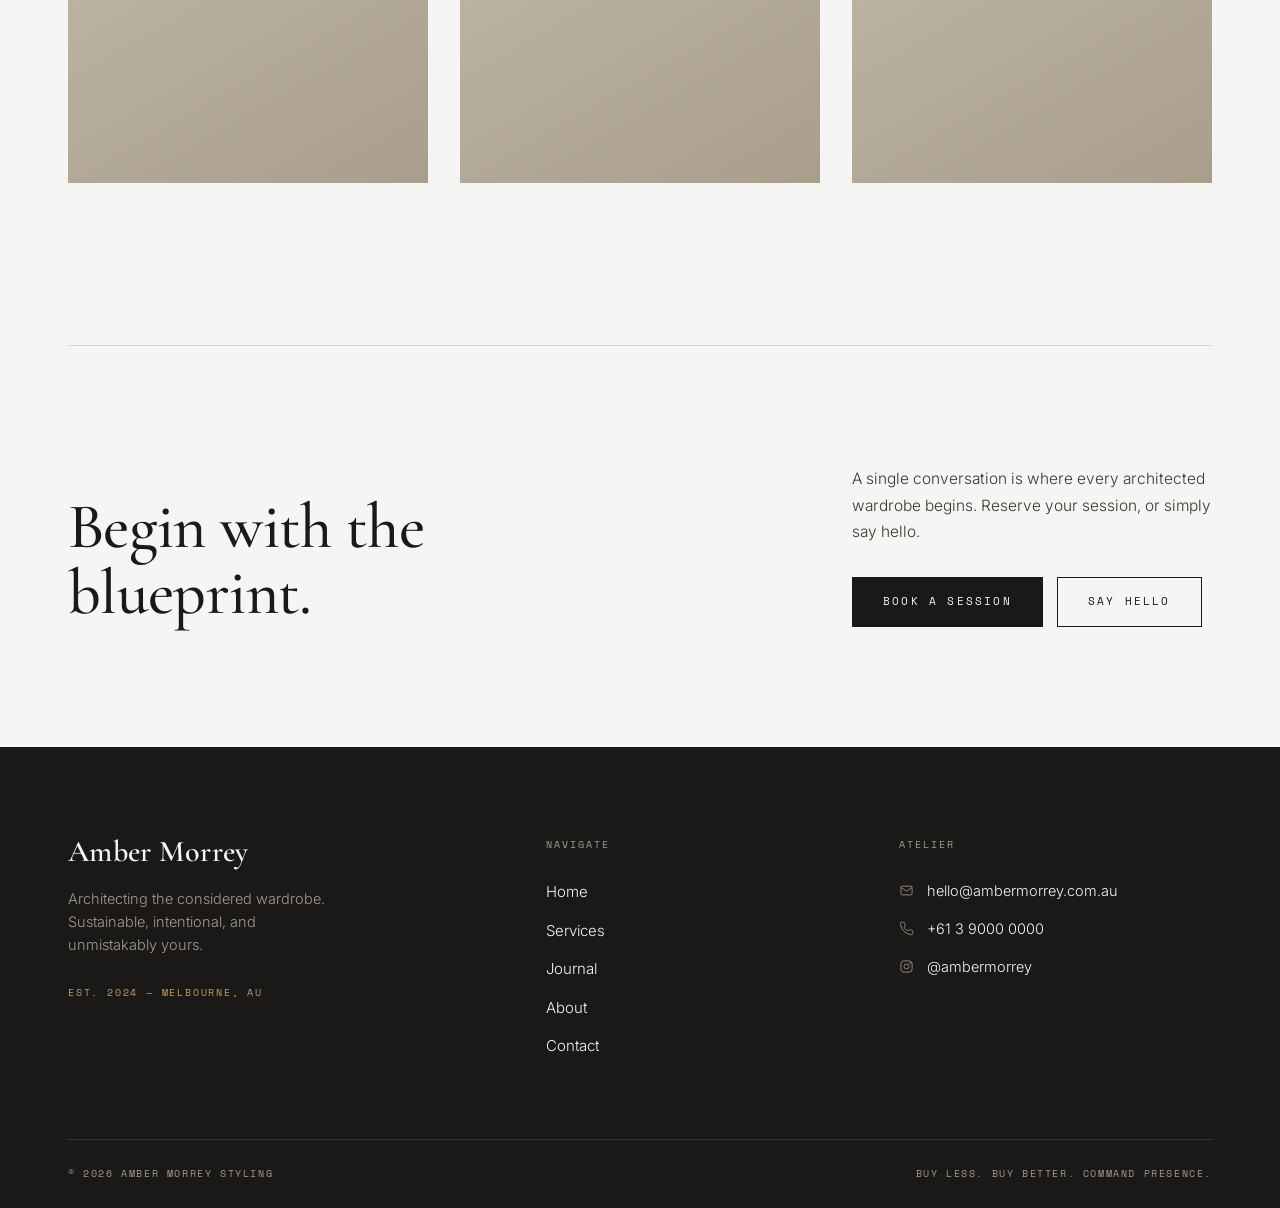
==== commit baff78fc: "Use the supplied photograph as the home hero Replaces the Unsplash placeholder with the real image, " ====
--- a/index.html
+++ b/index.html
@@ -48,8 +48,11 @@
     <div class="reveal" data-d="3"><a href="services.html" class="btn">Book a Session</a></div>
   </div>
   <div class="hero-right">
-    <img alt="Personal styling client in a tailored ensemble" data-fallback="1"
-      src="https://images.unsplash.com/photo-1490481651871-ab68de25d43d?auto=format&fit=crop&w=1200&q=80">
+    <picture>
+      <source srcset="images/hero.webp" type="image/webp">
+      <img src="images/hero.jpg" width="768" height="1024" fetchpriority="high"
+        alt="Styling client in a belted white shearling-trimmed coat, red knit and black leather boots outside a residence at dusk">
+    </picture>
   </div>
 </section>
 
--- a/styles.css
+++ b/styles.css
@@ -2,26 +2,30 @@
    Amber Morrey Studio — shared stylesheet
    ========================================================================== */
 :root{
-  --cream:#f4f0e8;
-  --cream-2:#eee9df;
+  --paper:#f5f5f3;
+  --paper-2:#ecece9;
   --ink:#1b1917;
   --ink-soft:#2a2723;
   --paper-text:#3a352e;
-  --muted:#8a8377;
+  --muted:#6e695f;
   --muted-dark:#a49b8c;
   --line:rgba(27,25,23,.14);
-  --line-dark:rgba(244,240,232,.14);
+  --line-dark:rgba(245,245,243,.14);
   --amber:#a3733e;
   --amber-light:#c79a5f;
   --serif:'Cormorant Garamond', Georgia, serif;
   --sans:'Inter', system-ui, sans-serif;
   --mono:'Space Mono', monospace;
   --ease:cubic-bezier(.16,1,.3,1);
+  --maxw:1240px;
+  --gutter:48px;
+  /* centres a full-bleed bar's contents on the --maxw container */
+  --bleed-pad:max(var(--gutter), calc((100% - var(--maxw)) / 2 + var(--gutter)));
 }
 *{margin:0;padding:0;box-sizing:border-box}
 html{scroll-behavior:smooth}
 body{
-  background:var(--cream);
+  background:var(--paper);
   color:var(--ink);
   font-family:var(--sans);
   font-weight:300;
@@ -36,22 +40,22 @@
 .label{font-family:var(--mono);font-size:11px;letter-spacing:.22em;text-transform:uppercase;color:var(--amber);font-weight:400}
 .label-muted{color:var(--muted)}
 .display{font-family:var(--serif);font-weight:500;line-height:1.04;letter-spacing:-.01em}
-.wrap{max-width:1240px;margin:0 auto;padding:0 48px}
-.section{padding:130px 0}
+.wrap{max-width:var(--maxw);margin:0 auto;padding:0 var(--gutter)}
+.section{padding-block:130px}
 
 .link-arrow{font-family:var(--mono);font-size:11px;letter-spacing:.2em;text-transform:uppercase;display:inline-flex;align-items:center;gap:9px;color:var(--ink);transition:gap .4s var(--ease),opacity .3s}
 .link-arrow svg{width:15px;height:15px;transition:transform .4s var(--ease)}
 .link-arrow:hover{gap:16px}
 
-.btn{font-family:var(--mono);font-size:11px;letter-spacing:.2em;text-transform:uppercase;display:inline-block;padding:15px 30px;background:var(--ink);color:var(--cream);border:1px solid var(--ink);transition:background .4s var(--ease),color .4s var(--ease);cursor:pointer}
+.btn{font-family:var(--mono);font-size:11px;letter-spacing:.2em;text-transform:uppercase;display:inline-block;padding:15px 30px;background:var(--ink);color:var(--paper);border:1px solid var(--ink);transition:background .4s var(--ease),color .4s var(--ease);cursor:pointer}
 .btn:hover{background:transparent;color:var(--ink)}
 .btn-ghost{background:transparent;color:var(--ink)}
-.btn-ghost:hover{background:var(--ink);color:var(--cream)}
-.btn-inv{background:var(--cream);color:var(--ink);border-color:var(--cream)}
-.btn-inv:hover{background:transparent;color:var(--cream)}
-.btn-inv-ghost{background:transparent;color:var(--cream);border-color:rgba(244,240,232,.4)}
-.btn-inv-ghost:hover{background:var(--cream);color:var(--ink)}
-.btn-amber{background:var(--amber);color:var(--cream);border-color:var(--amber)}
+.btn-ghost:hover{background:var(--ink);color:var(--paper)}
+.btn-inv{background:var(--paper);color:var(--ink);border-color:var(--paper)}
+.btn-inv:hover{background:transparent;color:var(--paper)}
+.btn-inv-ghost{background:transparent;color:var(--paper);border-color:rgba(245,245,243,.4)}
+.btn-inv-ghost:hover{background:var(--paper);color:var(--ink)}
+.btn-amber{background:var(--amber);color:var(--paper);border-color:var(--amber)}
 .btn-amber:hover{background:transparent;color:var(--amber-light)}
 
 /* ---------- reveal animation ---------- */
@@ -62,8 +66,14 @@
 .reveal[data-d="3"]{transition-delay:.3s}
 
 /* ---------- header ---------- */
-header{position:fixed;top:0;left:0;right:0;z-index:100;display:flex;align-items:center;justify-content:space-between;padding:22px 48px;transition:background .5s var(--ease),padding .5s var(--ease),box-shadow .5s var(--ease)}
-header.scrolled{background:rgba(244,240,232,.9);backdrop-filter:blur(12px);padding:16px 48px;box-shadow:0 1px 0 var(--line)}
+header{position:fixed;top:0;left:0;right:0;z-index:100;display:flex;align-items:center;justify-content:space-between;padding:22px var(--bleed-pad);transition:background .5s var(--ease),padding .5s var(--ease),box-shadow .5s var(--ease)}
+header.scrolled{background:rgba(245,245,243,.9);backdrop-filter:blur(12px);padding:16px var(--bleed-pad);box-shadow:0 1px 0 var(--line)}
+/* the home hero runs photography directly under the nav — this keeps the dark
+   nav legible over it without giving the unscrolled header a hard edge. It
+   fades out entirely before the subject's head, and is invisible on the light
+   interior pages (paper over paper). */
+header::before{content:"";position:absolute;inset:0;z-index:-1;pointer-events:none;background:linear-gradient(to bottom,rgba(245,245,243,.94),rgba(245,245,243,.72) 55%,rgba(245,245,243,0));transition:opacity .5s var(--ease)}
+header.scrolled::before{opacity:0}
 .brand-name{font-family:var(--serif);font-size:24px;font-weight:600;letter-spacing:.01em;line-height:1}
 .brand-sub{font-family:var(--mono);font-size:9.5px;letter-spacing:.2em;color:var(--amber);text-transform:uppercase;margin-top:5px}
 nav{display:flex;align-items:center;gap:34px}
@@ -76,7 +86,7 @@
 .menu-toggle{display:none;flex-direction:column;gap:5px;background:none;border:none;cursor:pointer;padding:4px}
 .menu-toggle span{width:24px;height:1.5px;background:var(--ink);transition:.3s}
 
-.mobile-menu{position:fixed;inset:0;background:var(--cream);z-index:99;display:flex;flex-direction:column;justify-content:center;align-items:center;gap:26px;opacity:0;pointer-events:none;transition:opacity .4s var(--ease)}
+.mobile-menu{position:fixed;inset:0;background:var(--paper);z-index:99;display:flex;flex-direction:column;justify-content:center;align-items:center;gap:26px;opacity:0;pointer-events:none;transition:opacity .4s var(--ease)}
 .mobile-menu.open{opacity:1;pointer-events:auto}
 .mobile-menu a{font-family:var(--serif);font-size:34px;font-weight:500}
 .mobile-menu .btn{margin-top:14px;font-family:var(--mono);font-size:12px}
@@ -93,7 +103,10 @@
 .hero-h1 em{font-style:italic;color:var(--amber);font-weight:400}
 .hero-p{max-width:430px;font-size:16px;color:var(--paper-text);margin-bottom:44px;line-height:1.7}
 .hero-right{position:relative;overflow:hidden;background:linear-gradient(150deg,#c9bfae,#8f8474)}
-.hero-right img{transition:transform 8s var(--ease)}
+.hero-right picture{display:block;width:100%;height:100%}
+/* portrait source in a landscape-ish panel: bias the crop upward so the
+   subject's head is never clipped on short, wide viewports */
+.hero-right img{object-position:50% 18%;transform-origin:50% 18%;transition:transform 8s var(--ease)}
 .hero.loaded .hero-right img{transform:scale(1.06)}
 
 /* ---------- premise ---------- */
@@ -118,10 +131,10 @@
 .service-desc{font-family:var(--mono);font-size:11.5px;letter-spacing:.05em;color:var(--muted)}
 
 /* ---------- dark band ---------- */
-.dark{background:var(--ink);color:var(--cream)}
+.dark{background:var(--ink);color:var(--paper)}
 .dark .label-muted{color:var(--muted-dark)}
-.dark .sec-head h2,.dark .display{color:var(--cream)}
-.dark .link-arrow{color:var(--cream)}
+.dark .sec-head h2,.dark .display{color:var(--paper)}
+.dark .link-arrow{color:var(--paper)}
 
 .advantage{display:grid;grid-template-columns:repeat(3,1fr)}
 .adv-col{padding:44px 40px 10px;border-left:1px solid var(--line-dark)}
@@ -139,7 +152,7 @@
 .article-media img{transition:transform 1.1s var(--ease)}
 .article:hover .article-media img{transform:scale(1.04)}
 .article-meta{font-family:var(--mono);font-size:10.5px;letter-spacing:.16em;color:var(--amber-light);text-transform:uppercase;margin-bottom:14px}
-.article-title{font-family:var(--serif);font-size:29px;font-weight:500;color:var(--cream);margin-bottom:12px;line-height:1.15}
+.article-title{font-family:var(--serif);font-size:29px;font-weight:500;color:var(--paper);margin-bottom:12px;line-height:1.15}
 .article-excerpt{font-size:14.5px;color:var(--muted-dark);max-width:440px;line-height:1.7}
 
 /* ---------- transformations ---------- */
@@ -149,7 +162,7 @@
 .gal-item{break-inside:avoid;margin-bottom:32px;position:relative;overflow:hidden;cursor:pointer;background:linear-gradient(150deg,#cdc4b4,#a99e8c)}
 .gal-item img{transition:transform 1.2s var(--ease)}
 .gal-item:hover img{transform:scale(1.06)}
-.gal-cap{position:absolute;left:0;right:0;bottom:0;padding:26px 24px 22px;background:linear-gradient(to top,rgba(20,18,16,.88),transparent);color:var(--cream);opacity:0;transform:translateY(12px);transition:opacity .5s var(--ease),transform .5s var(--ease)}
+.gal-cap{position:absolute;left:0;right:0;bottom:0;padding:26px 24px 22px;background:linear-gradient(to top,rgba(20,18,16,.88),transparent);color:var(--paper);opacity:0;transform:translateY(12px);transition:opacity .5s var(--ease),transform .5s var(--ease)}
 .gal-item:hover .gal-cap{opacity:1;transform:none}
 .gal-client{font-family:var(--mono);font-size:10px;letter-spacing:.18em;color:var(--amber-light);text-transform:uppercase;margin-bottom:7px}
 .gal-piece{font-family:var(--serif);font-size:20px;font-style:italic;font-weight:400;line-height:1.25}
@@ -196,18 +209,22 @@
 .quiz-step{margin-top:48px}
 .quiz-q{font-family:var(--mono);font-size:11px;letter-spacing:.18em;text-transform:uppercase;color:var(--amber-light);margin-bottom:20px}
 .quiz-options{display:flex;flex-direction:column;gap:12px}
-.quiz-opt{text-align:left;background:transparent;border:1px solid var(--line-dark);color:var(--cream);font-family:var(--sans);font-size:15px;font-weight:300;padding:18px 22px;cursor:pointer;transition:border-color .3s,background .3s,transform .3s var(--ease)}
+.quiz-opt{text-align:left;background:transparent;border:1px solid var(--line-dark);color:var(--paper);font-family:var(--sans);font-size:15px;font-weight:300;padding:18px 22px;cursor:pointer;transition:border-color .3s,background .3s,transform .3s var(--ease)}
 .quiz-opt:hover{border-color:var(--amber-light);background:rgba(199,154,95,.08);transform:translateX(4px)}
-.quiz-progress{font-family:var(--mono);font-size:10px;letter-spacing:.16em;color:var(--muted-dark);text-transform:uppercase;margin-top:34px}
+.quiz-progress{display:flex;align-items:center;gap:20px;margin-top:34px}
+.quiz-track{flex:1;height:2px;background:var(--line-dark);position:relative}
+.quiz-fill{position:absolute;inset:0 auto 0 0;width:0;background:var(--amber-light);transition:width .7s var(--ease)}
+.quiz-count{font-family:var(--mono);font-size:10px;letter-spacing:.16em;color:var(--muted-dark);text-transform:uppercase;white-space:nowrap}
+@media(prefers-reduced-motion:reduce){.quiz-fill{transition:none}}
 .quiz-result{display:none}
 .quiz-result.show{display:block;animation:fadeUp .8s var(--ease) both}
 @keyframes fadeUp{from{opacity:0;transform:translateY(20px)}to{opacity:1;transform:none}}
 .quiz-rec-label{font-family:var(--mono);font-size:11px;letter-spacing:.18em;text-transform:uppercase;color:var(--amber-light);margin-bottom:18px}
-.quiz-rec-title{font-size:clamp(34px,4vw,52px);color:var(--cream);margin-bottom:16px}
+.quiz-rec-title{font-size:clamp(34px,4vw,52px);color:var(--paper);margin-bottom:16px}
 .quiz-rec-tag{font-family:var(--mono);font-size:11px;letter-spacing:.14em;text-transform:uppercase;color:var(--muted-dark);margin-bottom:20px}
 .quiz-rec-desc{color:var(--muted-dark);font-size:15px;line-height:1.75;max-width:520px;margin-bottom:34px}
 .quiz-actions{display:flex;gap:14px;flex-wrap:wrap;align-items:center}
-.quiz-retake{font-family:var(--mono);font-size:10.5px;letter-spacing:.16em;text-transform:uppercase;background:transparent;border:1px solid var(--line-dark);color:var(--cream);padding:15px 26px;cursor:pointer;display:inline-flex;align-items:center;gap:9px;transition:border-color .3s}
+.quiz-retake{font-family:var(--mono);font-size:10.5px;letter-spacing:.16em;text-transform:uppercase;background:transparent;border:1px solid var(--line-dark);color:var(--paper);padding:15px 26px;cursor:pointer;display:inline-flex;align-items:center;gap:9px;transition:border-color .3s}
 .quiz-retake:hover{border-color:var(--amber-light)}
 .quiz-retake svg{width:13px;height:13px;stroke:currentColor;fill:none;stroke-width:1.6}
 
@@ -226,7 +243,7 @@
 .jpost-meta{font-family:var(--mono);font-size:10.5px;letter-spacing:.16em;color:var(--amber);text-transform:uppercase;margin-bottom:12px}
 .jpost-title{font-family:var(--serif);font-size:26px;font-weight:500;line-height:1.15;margin-bottom:10px}
 .jpost-excerpt{font-size:14px;color:var(--muted);line-height:1.65}
-.theorem{background:var(--ink);color:var(--cream);padding:44px 34px}
+.theorem{background:var(--ink);color:var(--paper);padding:44px 34px}
 .theorem-label{font-family:var(--mono);font-size:10px;letter-spacing:.2em;color:var(--amber-light);text-transform:uppercase;margin-bottom:44px}
 .theorem-quote{font-family:var(--serif);font-size:26px;font-weight:500;line-height:1.3}
 
@@ -244,7 +261,7 @@
 .about-split.loaded .about-portrait img{transform:scale(1.05)}
 .philosophy{text-align:center;padding:140px 0}
 .philosophy .label{display:block;margin-bottom:40px}
-.philosophy blockquote{font-family:var(--serif);font-size:clamp(28px,3.6vw,46px);font-weight:500;font-style:italic;line-height:1.3;color:var(--cream);max-width:1000px;margin:0 auto 34px}
+.philosophy blockquote{font-family:var(--serif);font-size:clamp(28px,3.6vw,46px);font-weight:500;font-style:italic;line-height:1.3;color:var(--paper);max-width:1000px;margin:0 auto 34px}
 .philosophy cite{font-family:var(--mono);font-size:11px;letter-spacing:.2em;text-transform:uppercase;color:var(--muted-dark);font-style:normal}
 
 /* ==========================================================================
@@ -252,12 +269,15 @@
    ========================================================================== */
 .contact-madlib{font-family:var(--serif);font-size:clamp(30px,4.2vw,52px);font-weight:500;line-height:1.5;color:var(--ink);max-width:900px;letter-spacing:-.01em}
 .ml-field{font-family:var(--serif);font-size:inherit;font-weight:500;color:var(--amber);background:transparent;border:none;border-bottom:1px solid var(--line);padding:0 10px 4px;min-width:200px;outline:none;transition:border-color .3s}
-.ml-field::placeholder{color:var(--muted);opacity:.7;font-style:italic}
+/* no opacity here — it blends the text back toward the page and drops the
+   placeholder below AA; the italic and the muted tone carry the hint instead */
+.ml-field::placeholder{color:var(--muted);opacity:1;font-style:italic}
 .ml-field:focus{border-color:var(--amber)}
 select.ml-field{cursor:pointer;-webkit-appearance:none;appearance:none;background-image:url("data:image/svg+xml,%3Csvg xmlns='http://www.w3.org/2000/svg' width='12' height='12' viewBox='0 0 24 24' fill='none' stroke='%23a3733e' stroke-width='2'%3E%3Cpolyline points='6 9 12 15 18 9'/%3E%3C/svg%3E");background-repeat:no-repeat;background-position:right 2px center;padding-right:24px}
 .contact-inputs{display:grid;grid-template-columns:1fr 1fr;gap:28px;max-width:640px;margin-top:56px}
 .field-group label{display:block;font-family:var(--mono);font-size:10px;letter-spacing:.18em;text-transform:uppercase;color:var(--muted);margin-bottom:12px}
 .field-group input{width:100%;background:transparent;border:1px solid var(--line);padding:15px 16px;font-family:var(--sans);font-size:15px;font-weight:300;color:var(--ink);outline:none;transition:border-color .3s}
+.field-group input::placeholder{color:var(--muted);opacity:1}
 .field-group input:focus{border-color:var(--amber)}
 .contact-submit{margin-top:34px}
 .contact-note{font-family:var(--mono);font-size:12px;letter-spacing:.04em;color:var(--amber);margin-top:22px;opacity:0;transition:opacity .4s;text-transform:none}
@@ -269,32 +289,97 @@
 /* ==========================================================================
    FOOTER
    ========================================================================== */
-footer{background:var(--ink);color:var(--cream);padding:90px 0 0}
+footer{background:var(--ink);color:var(--paper);padding:90px 0 0}
 .foot-grid{display:grid;grid-template-columns:1.4fr 1fr 1fr;gap:40px;padding-bottom:80px}
-.foot-brand .brand-name{color:var(--cream);font-size:30px}
+.foot-brand .brand-name{color:var(--paper);font-size:30px}
 .foot-tag{color:var(--muted-dark);font-size:14.5px;margin-top:20px;line-height:1.6;max-width:280px}
 .foot-est{font-family:var(--mono);font-size:10px;letter-spacing:.18em;color:var(--amber-light);text-transform:uppercase;margin-top:28px}
 .foot-col h4{font-family:var(--mono);font-size:10px;letter-spacing:.2em;color:var(--muted-dark);text-transform:uppercase;font-weight:400;margin-bottom:26px}
 .foot-col ul{list-style:none;display:flex;flex-direction:column;gap:13px}
-.foot-col ul a{font-size:15px;color:var(--cream);transition:color .3s}
+.foot-col ul a{font-size:15px;color:var(--paper);transition:color .3s}
 .foot-col ul a:hover{color:var(--amber-light)}
 .foot-contact{display:flex;flex-direction:column;gap:15px}
-.foot-contact a{display:flex;align-items:center;gap:13px;font-size:14.5px;color:var(--cream);transition:color .3s}
+.foot-contact a{display:flex;align-items:center;gap:13px;font-size:14.5px;color:var(--paper);transition:color .3s}
 .foot-contact a:hover{color:var(--amber-light)}
 .foot-contact svg{width:15px;height:15px;stroke:var(--muted-dark);fill:none;stroke-width:1.3;flex-shrink:0}
 .foot-bar{border-top:1px solid var(--line-dark);padding:26px 0;display:flex;justify-content:space-between;align-items:center}
 .foot-bar span{font-family:var(--mono);font-size:10px;letter-spacing:.16em;color:var(--muted-dark);text-transform:uppercase}
 
 /* ==========================================================================
+   CONCIERGE BOOKING DRAWER
+   ========================================================================== */
+body.cx-open{overflow:hidden}
+.cx-scrim{position:fixed;inset:0;background:rgba(20,18,16,.55);opacity:0;pointer-events:none;transition:opacity .5s var(--ease);z-index:200}
+.cx-scrim.open{opacity:1;pointer-events:auto}
+.cx-drawer{position:fixed;top:0;right:0;bottom:0;width:min(560px,100%);background:var(--paper);z-index:201;transform:translateX(101%);transition:transform .6s var(--ease);overflow-y:auto;overscroll-behavior:contain;box-shadow:-24px 0 70px rgba(20,18,16,.2)}
+.cx-drawer.open{transform:none}
+.cx-close{position:absolute;top:24px;right:24px;background:none;border:none;cursor:pointer;padding:10px;color:var(--ink);line-height:0;z-index:2}
+.cx-close svg{width:20px;height:20px;stroke:currentColor;fill:none;stroke-width:1.4}
+.cx-inner{padding:62px 56px 56px}
+.cx-eyebrow{font-family:var(--mono);font-size:10.5px;letter-spacing:.22em;text-transform:uppercase;color:var(--amber);margin-bottom:28px}
+.cx-title{font-size:clamp(30px,3.4vw,40px);margin-bottom:8px}
+.cx-sub{font-size:15px;color:var(--muted);margin-bottom:32px}
+.cx-steps{display:flex;gap:10px;margin-bottom:40px}
+.cx-seg{flex:1;height:2px;background:var(--line);position:relative}
+.cx-seg::after{content:"";position:absolute;inset:0 auto 0 0;width:0;background:var(--amber);transition:width .55s var(--ease)}
+.cx-seg.on::after{width:100%}
+.cx-final .cx-title,.cx-final .cx-sub,.cx-final .cx-steps{display:none}
+
+.cx-step-label{font-family:var(--mono);font-size:10.5px;letter-spacing:.18em;text-transform:uppercase;color:var(--muted);margin-bottom:28px}
+.cx-field{margin-bottom:22px}
+.cx-label{display:block;font-family:var(--mono);font-size:10px;letter-spacing:.18em;text-transform:uppercase;color:var(--muted);margin-bottom:10px}
+.cx-input{width:100%;background:#fbfbfa;border:1px solid var(--line);padding:15px 16px;font-family:var(--sans);font-size:15px;font-weight:300;color:var(--ink);outline:none;transition:border-color .3s}
+.cx-input:focus{border-color:var(--amber)}
+.cx-input::placeholder{color:var(--muted);opacity:1}
+textarea.cx-input{min-height:98px;resize:vertical;line-height:1.6}
+.cx-slots{display:grid;grid-template-columns:1fr 1fr;gap:12px}
+.cx-slot{font-family:var(--mono);font-size:11px;letter-spacing:.14em;background:#fbfbfa;border:1px solid var(--line);color:var(--ink);padding:17px 10px;cursor:pointer;transition:border-color .3s,background .3s}
+.cx-slot:hover{border-color:var(--amber)}
+.cx-slot.sel{border-color:var(--amber);background:rgba(163,115,62,.1)}
+
+.cx-actions{display:flex;gap:12px;margin-top:34px}
+.cx-btn{font-family:var(--mono);font-size:11px;letter-spacing:.2em;text-transform:uppercase;padding:17px 26px;border:1px solid transparent;cursor:pointer;transition:background .35s var(--ease),color .35s var(--ease),border-color .35s}
+.cx-primary{flex:1;background:var(--ink);color:var(--paper);display:inline-flex;align-items:center;justify-content:center;gap:10px}
+.cx-primary:hover:not(:disabled){background:var(--amber)}
+.cx-primary:disabled{background:#bfbeba;color:#fff;cursor:not-allowed}
+.cx-primary svg{width:15px;height:15px;stroke:currentColor;fill:none;stroke-width:1.5}
+.cx-pay{background:var(--amber)}
+.cx-pay:hover:not(:disabled){background:var(--ink)}
+.cx-back{background:transparent;border-color:var(--line);color:var(--ink)}
+.cx-back:hover{border-color:var(--ink)}
+
+.cx-summary{background:#ecebe7;padding:26px 24px}
+.cx-row{display:flex;justify-content:space-between;align-items:baseline;gap:20px;margin-bottom:15px}
+.cx-row dt,.cx-total dt{font-family:var(--mono);font-size:10px;letter-spacing:.18em;text-transform:uppercase;color:var(--muted);flex:none}
+.cx-row dd{font-size:15px;text-align:right}
+.cx-total{display:flex;justify-content:space-between;align-items:center;border-top:1px solid var(--line);margin-top:22px;padding-top:20px}
+.cx-total dd{font-family:var(--serif);font-size:34px;font-weight:500;line-height:1}
+.cx-note{display:flex;gap:11px;align-items:flex-start;margin-top:22px;font-size:13px;line-height:1.6;color:var(--muted)}
+.cx-note svg{width:16px;height:16px;flex:none;margin-top:3px;stroke:currentColor;fill:none;stroke-width:1.4}
+
+.cx-done{text-align:center;padding-top:26px}
+.cx-tick{width:76px;height:76px;border-radius:50%;background:var(--amber);display:flex;align-items:center;justify-content:center;margin:0 auto 30px}
+.cx-tick svg{width:32px;height:32px;stroke:var(--paper);fill:none;stroke-width:2}
+.cx-done h3{font-family:var(--serif);font-size:34px;font-weight:500;margin-bottom:16px}
+.cx-done-svc{font-size:16px}
+.cx-done-when{font-size:16px;color:var(--muted);margin-top:4px;margin-bottom:28px}
+.cx-done-note{font-size:14px;line-height:1.7;color:var(--muted);max-width:390px;margin:0 auto 34px}
+.cx-done .cx-btn{width:100%;background:var(--ink);color:var(--paper)}
+.cx-done .cx-btn:hover{background:var(--amber)}
+@media(prefers-reduced-motion:reduce){
+  .cx-drawer,.cx-scrim,.cx-seg::after{transition:none}
+}
+
+/* ==========================================================================
    RESPONSIVE
    ========================================================================== */
 @media(max-width:900px){
-  .wrap{padding:0 26px}
-  header{padding:18px 26px}
-  header.scrolled{padding:14px 26px}
+  :root{--gutter:26px}
+  header{padding:18px var(--gutter)}
+  header.scrolled{padding:14px var(--gutter)}
   .nav-links,.nav-header .btn{display:none}
   .menu-toggle{display:flex}
-  .section{padding:80px 0}
+  .section{padding-block:80px}
   .page-top{padding-top:120px}
 
   .hero{grid-template-columns:1fr}
@@ -316,6 +401,8 @@
 
   .svc-block{grid-template-columns:1fr;gap:30px;padding:50px 0}
   .svc-block.flip .svc-media{order:0}
+  .cx-inner{padding:58px 26px 42px}
+  .cx-close{top:16px;right:14px}
 
   .jgrid{grid-template-columns:1fr;gap:30px}
   .jcol.offset{margin-top:0}
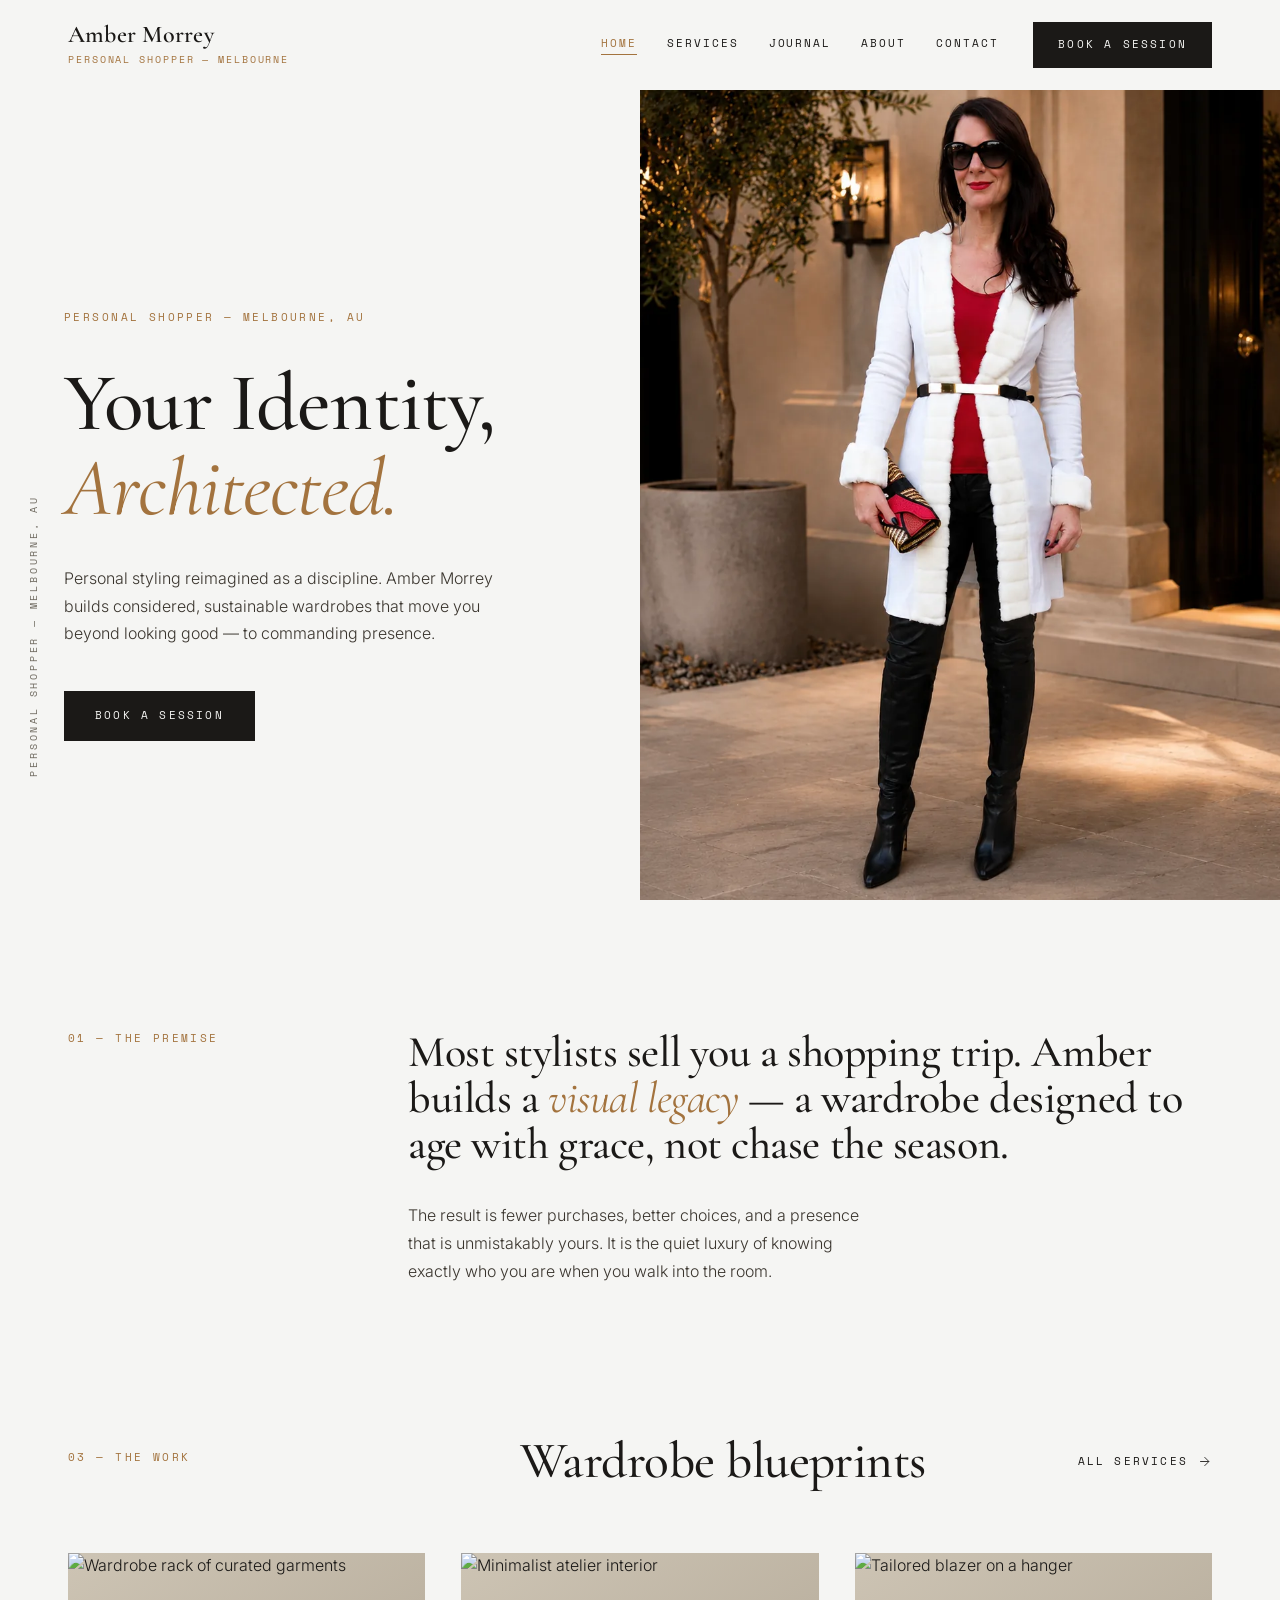
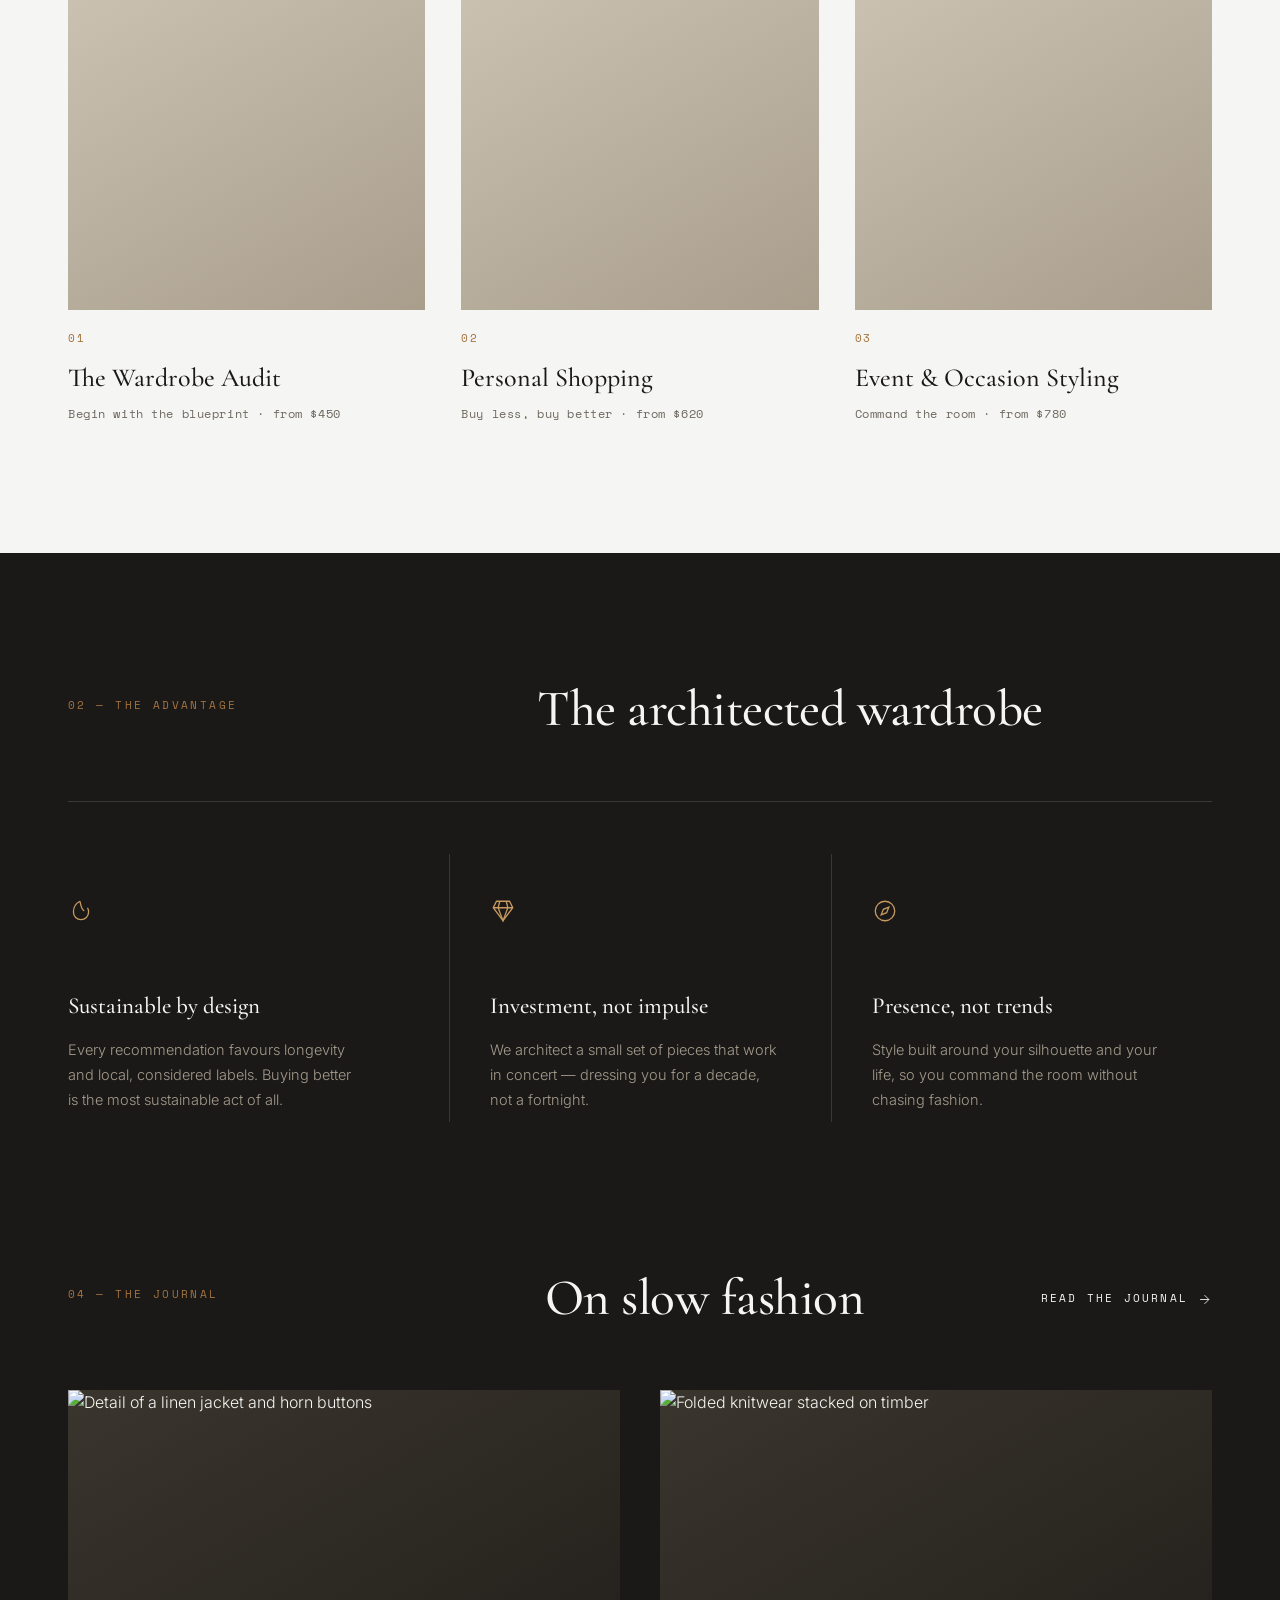
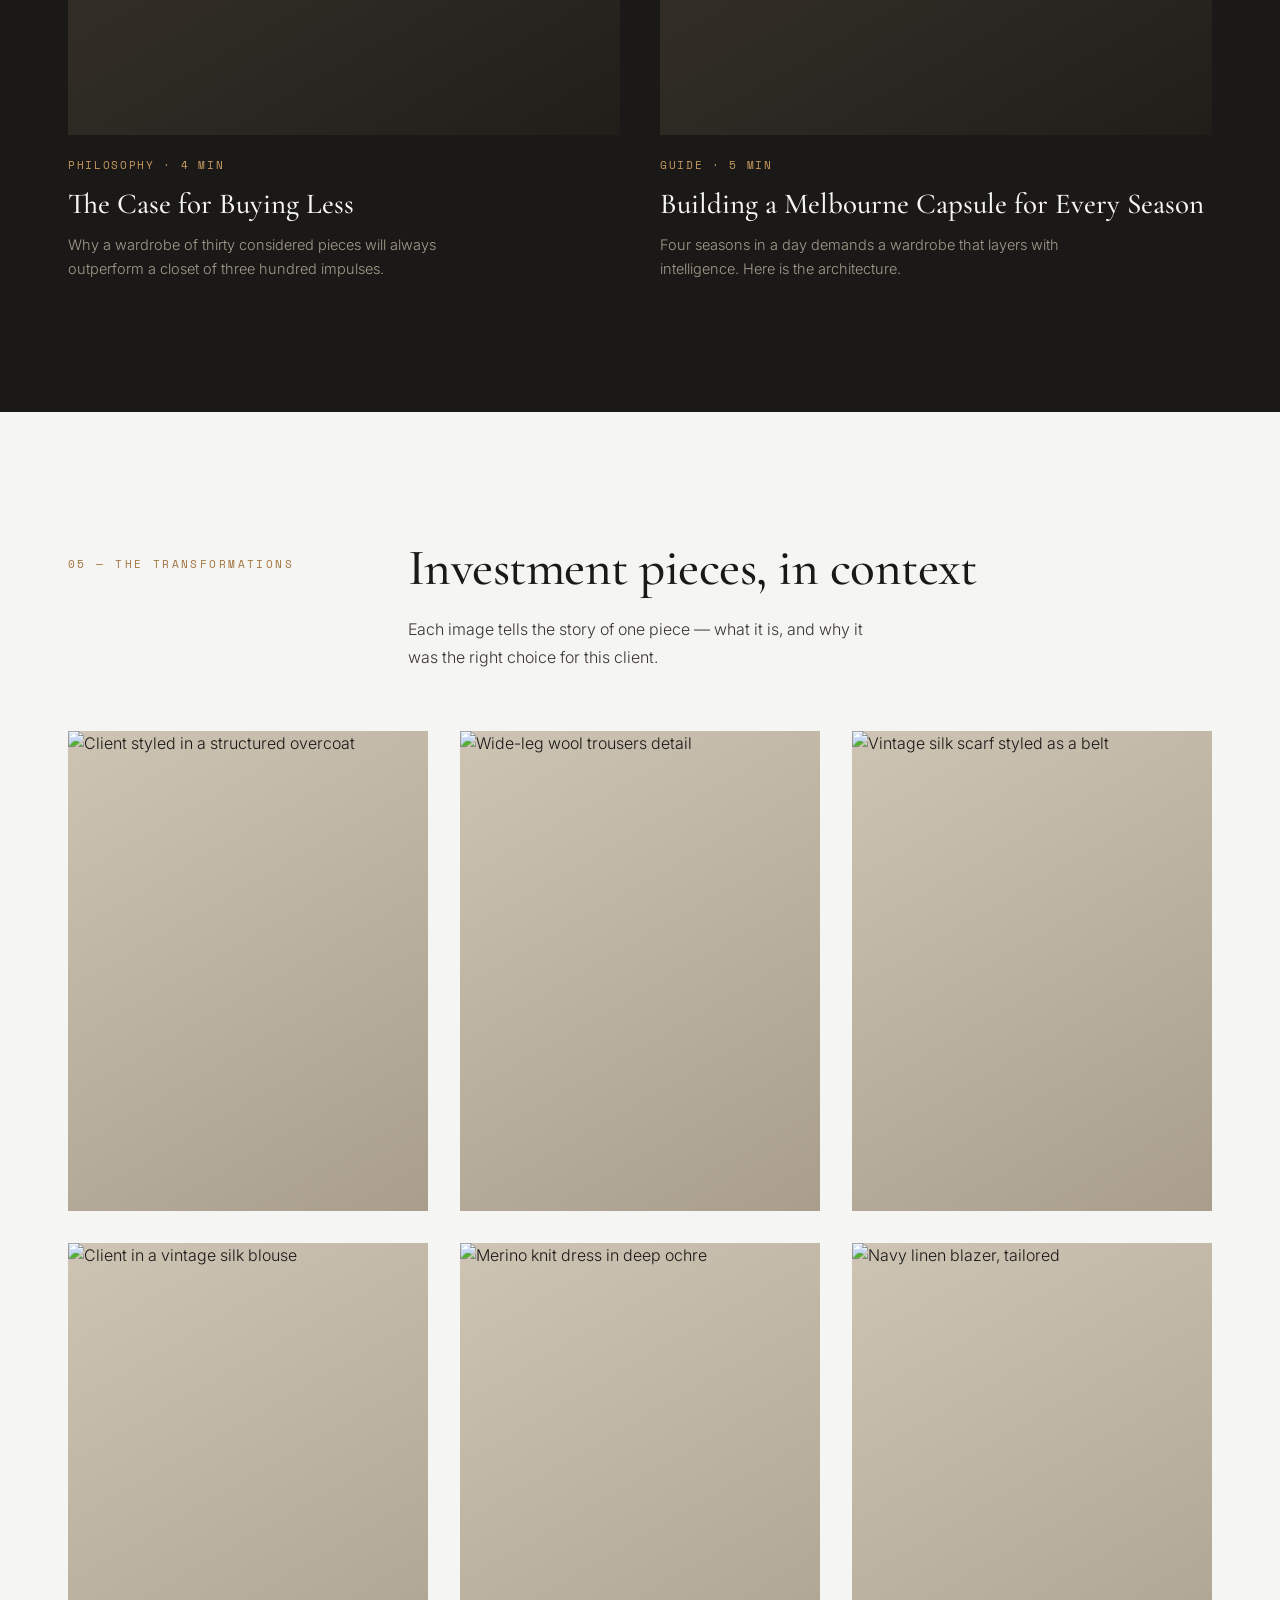
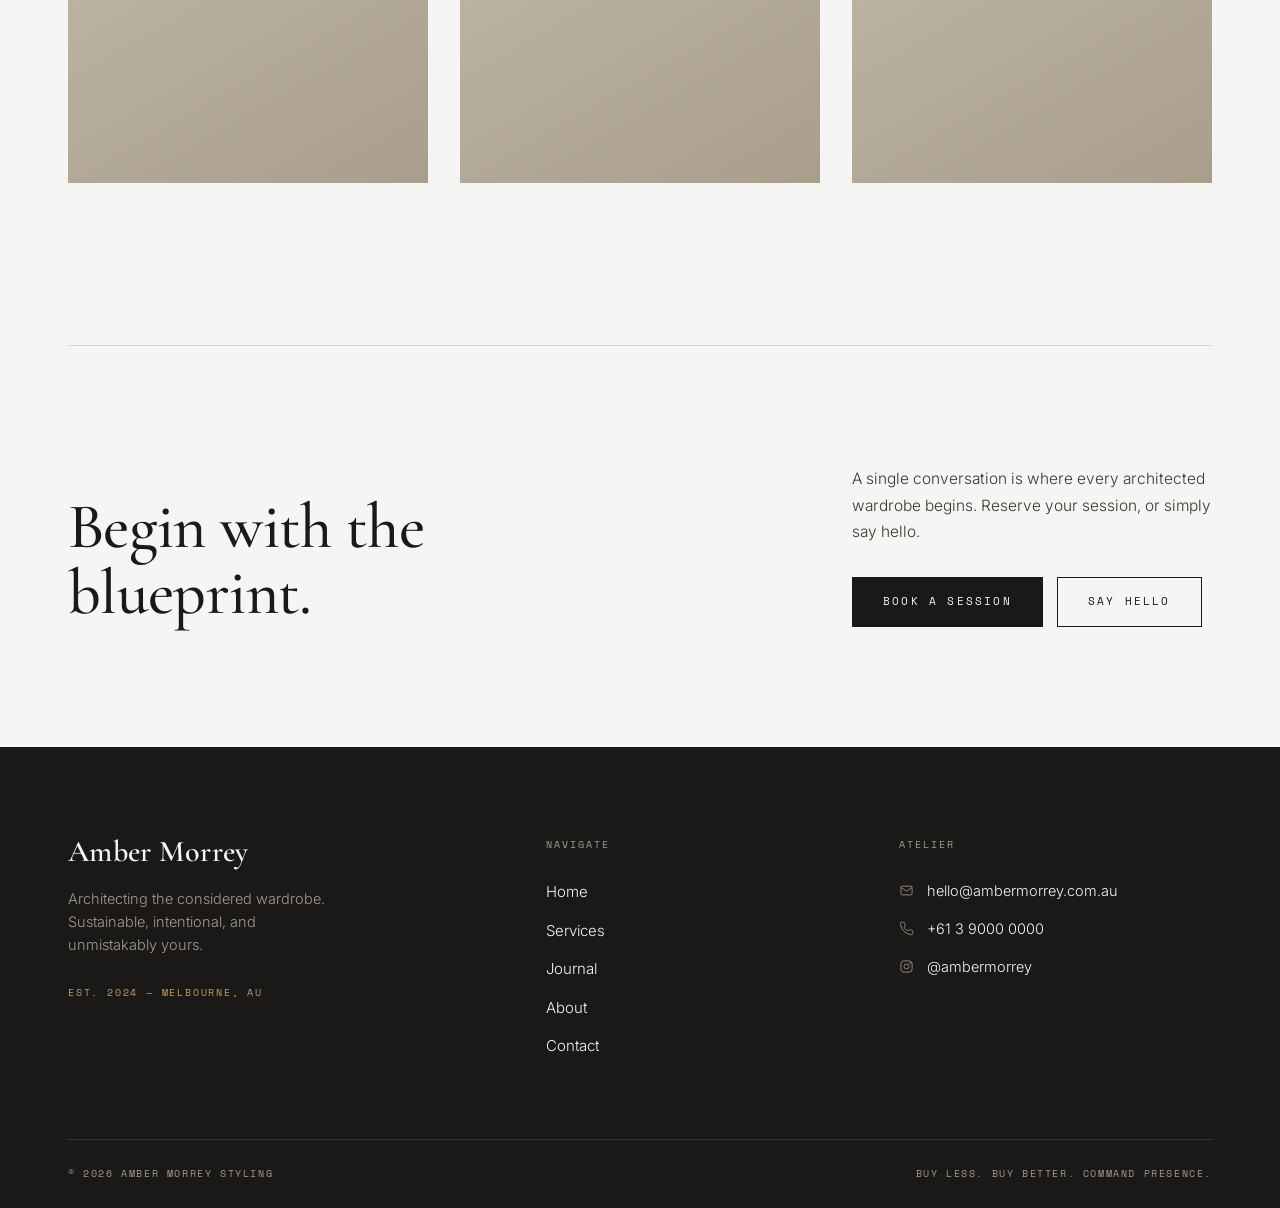
==== commit c8e6d139: "Use the square hero on the home page Hero_homepage.png is 1254x1254, matching the About portrait. Ag" ====
--- a/index.html
+++ b/index.html
@@ -50,7 +50,7 @@
   <div class="hero-right">
     <picture>
       <source srcset="images/hero.webp" type="image/webp">
-      <img src="images/hero.jpg" width="768" height="1024" fetchpriority="high"
+      <img src="images/hero.jpg" width="1254" height="1254" fetchpriority="high"
         alt="Styling client in a belted white shearling-trimmed coat, red knit and black leather boots outside a residence at dusk">
     </picture>
   </div>
--- a/styles.css
+++ b/styles.css
@@ -19,6 +19,7 @@
   --ease:cubic-bezier(.16,1,.3,1);
   --maxw:1240px;
   --gutter:48px;
+  --header-h:90px;   /* unscrolled header height — the hero starts below it */
   /* centres a full-bleed bar's contents on the --maxw container */
   --bleed-pad:max(var(--gutter), calc((100% - var(--maxw)) / 2 + var(--gutter)));
 }
@@ -66,14 +67,10 @@
 .reveal[data-d="3"]{transition-delay:.3s}
 
 /* ---------- header ---------- */
-header{position:fixed;top:0;left:0;right:0;z-index:100;display:flex;align-items:center;justify-content:space-between;padding:22px var(--bleed-pad);transition:background .5s var(--ease),padding .5s var(--ease),box-shadow .5s var(--ease)}
+/* opaque at rest: the hero now starts below the header rather than running
+   under it, so the bar sits on its own band of paper and needs no scrim */
+header{position:fixed;top:0;left:0;right:0;z-index:100;display:flex;align-items:center;justify-content:space-between;padding:22px var(--bleed-pad);background:var(--paper);transition:background .5s var(--ease),padding .5s var(--ease),box-shadow .5s var(--ease)}
 header.scrolled{background:rgba(245,245,243,.9);backdrop-filter:blur(12px);padding:16px var(--bleed-pad);box-shadow:0 1px 0 var(--line)}
-/* the home hero runs photography directly under the nav — this keeps the dark
-   nav legible over it without giving the unscrolled header a hard edge. It
-   fades out entirely before the subject's head, and is invisible on the light
-   interior pages (paper over paper). */
-header::before{content:"";position:absolute;inset:0;z-index:-1;pointer-events:none;background:linear-gradient(to bottom,rgba(245,245,243,.94),rgba(245,245,243,.72) 55%,rgba(245,245,243,0));transition:opacity .5s var(--ease)}
-header.scrolled::before{opacity:0}
 .brand-name{font-family:var(--serif);font-size:24px;font-weight:600;letter-spacing:.01em;line-height:1}
 .brand-sub{font-family:var(--mono);font-size:9.5px;letter-spacing:.2em;color:var(--amber);text-transform:uppercase;margin-top:5px}
 nav{display:flex;align-items:center;gap:34px}
@@ -95,7 +92,7 @@
 .page-top{padding-top:150px}
 
 /* ---------- hero (home) ---------- */
-.hero{display:grid;grid-template-columns:1fr 1fr;min-height:100vh;position:relative}
+.hero{display:grid;grid-template-columns:1fr 1fr;min-height:100vh;padding-top:var(--header-h);position:relative}
 .hero-left{display:flex;flex-direction:column;justify-content:center;padding:120px 64px 60px;position:relative}
 .hero-vert{position:absolute;left:34px;top:50%;transform:rotate(180deg) translateX(50%);writing-mode:vertical-rl;font-family:var(--mono);font-size:10px;letter-spacing:.28em;color:var(--muted);text-transform:uppercase}
 .hero-left .label{margin-bottom:34px}
@@ -103,11 +100,18 @@
 .hero-h1 em{font-style:italic;color:var(--amber);font-weight:400}
 .hero-p{max-width:430px;font-size:16px;color:var(--paper-text);margin-bottom:44px;line-height:1.7}
 .hero-right{position:relative;overflow:hidden;background:linear-gradient(150deg,#c9bfae,#8f8474)}
-.hero-right picture{display:block;width:100%;height:100%}
-/* portrait source in a landscape-ish panel: bias the crop upward so the
-   subject's head is never clipped on short, wide viewports */
-.hero-right img{object-position:50% 18%;transform-origin:50% 18%;transition:transform 8s var(--ease)}
-.hero.loaded .hero-right img{transform:scale(1.06)}
+/* absolutely positioned, not height:100% — the width/height attributes on the
+   img give it an intrinsic aspect ratio, and a percentage height against a
+   content-sized grid row resolves to auto, letting the image's natural height
+   stretch the hero past the fold */
+.hero-right picture{position:absolute;inset:0;display:block}
+/* 1:1 source against panels of 0.870-1.007, so cover crops the sides and the
+   full standing figure holds. Vertical slack is only 5.4% of the frame (27px
+   above her hair, 41px below the boots), so the anchor sits at 40% to split
+   the crop in proportion to those margins, and the zoom is 1.03 — at the old
+   1.06 the animation alone wanted 6.7% and clipped her. */
+.hero-right img{object-position:50% 40%;transform-origin:50% 40%;transition:transform 8s var(--ease)}
+.hero.loaded .hero-right img{transform:scale(1.03)}
 
 /* ---------- premise ---------- */
 .premise{display:grid;grid-template-columns:300px 1fr;gap:40px;align-items:start}
@@ -250,15 +254,26 @@
 /* ==========================================================================
    PAGE: About
    ========================================================================== */
-.about-split{display:grid;grid-template-columns:1fr 1fr;min-height:100vh}
+.about-split{display:grid;grid-template-columns:1fr 1fr;min-height:100vh;padding-top:var(--header-h)}
 .about-text{display:flex;flex-direction:column;justify-content:center;padding:150px 64px 90px}
 .about-text .label{margin-bottom:26px}
 .about-text h1{font-size:clamp(38px,4.6vw,60px);margin-bottom:34px}
 .about-text p{color:var(--paper-text);font-size:15.5px;line-height:1.8;margin-bottom:22px;max-width:460px}
 .about-text .btn{margin-top:18px;align-self:flex-start}
 .about-portrait{position:relative;overflow:hidden;background:linear-gradient(150deg,#2b2822,#4a4438)}
-.about-portrait img{transition:transform 8s var(--ease)}
-.about-split.loaded .about-portrait img{transform:scale(1.05)}
+/* absolutely positioned for the same reason as the home hero: a percentage
+   height against a content-sized grid row resolves to auto, and this source
+   is 1672px tall — it would stretch the row badly */
+.about-portrait picture{position:absolute;inset:0;display:block}
+/* 9:16 source in a near-square panel discards ~40% vertically; anchored near
+   the top so the crop takes the floor rather than her head */
+/* the source is 1:1 and every panel here is 1.0 or narrower, so cover takes its
+   crop off the sides and the full figure always survives. Pinned to the top
+   because there is only ~35px above her hair; that leaves the zoom to eat into
+   the 78px of floor below her heels instead. 46% horizontally keeps her
+   extended shoe inside the frame at the narrowest panel. */
+.about-portrait img{object-position:46% 0;transform-origin:46% 0;transition:transform 8s var(--ease)}
+.about-split.loaded .about-portrait img{transform:scale(1.04)}
 .philosophy{text-align:center;padding:140px 0}
 .philosophy .label{display:block;margin-bottom:40px}
 .philosophy blockquote{font-family:var(--serif);font-size:clamp(28px,3.6vw,46px);font-weight:500;font-style:italic;line-height:1.3;color:var(--paper);max-width:1000px;margin:0 auto 34px}
@@ -374,7 +389,7 @@
    RESPONSIVE
    ========================================================================== */
 @media(max-width:900px){
-  :root{--gutter:26px}
+  :root{--gutter:26px;--header-h:80px}
   header{padding:18px var(--gutter)}
   header.scrolled{padding:14px var(--gutter)}
   .nav-links,.nav-header .btn{display:none}
@@ -385,7 +400,11 @@
   .hero{grid-template-columns:1fr}
   .hero-left{padding:120px 30px 50px;order:2}
   .hero-vert{display:none}
-  .hero-right{min-height:70vh;order:1}
+  /* never let the stacked panel go wider than the square source: at a flat
+     70vh a 768px tablet made it 768x717, which crops vertically and clipped
+     both her head and her boots. The 70vh still wins on phones, keeping the
+     hero tall there. */
+  .hero-right{min-height:max(70vh,100vw);order:1}
 
   .premise,.sec-head,.cta,.foot-grid,.quiz-wrap{grid-template-columns:1fr;gap:22px}
   .sec-head h2,.premise-stmt{text-align:left}
@@ -409,7 +428,10 @@
 
   .about-split{grid-template-columns:1fr}
   .about-text{padding:120px 30px 60px;order:2}
-  .about-portrait{min-height:70vh;order:1}
+  /* square panel for a square source: stacked, the old fixed 70vh made the
+     panel taller than the image on phones (clipping her shoe) and wider than
+     it on tablets (clipping her heels). Matching the ratio removes both. */
+  .about-portrait{min-height:0;aspect-ratio:1/1;order:1}
   .philosophy{padding:90px 0}
 
   .contact-inputs{grid-template-columns:1fr}
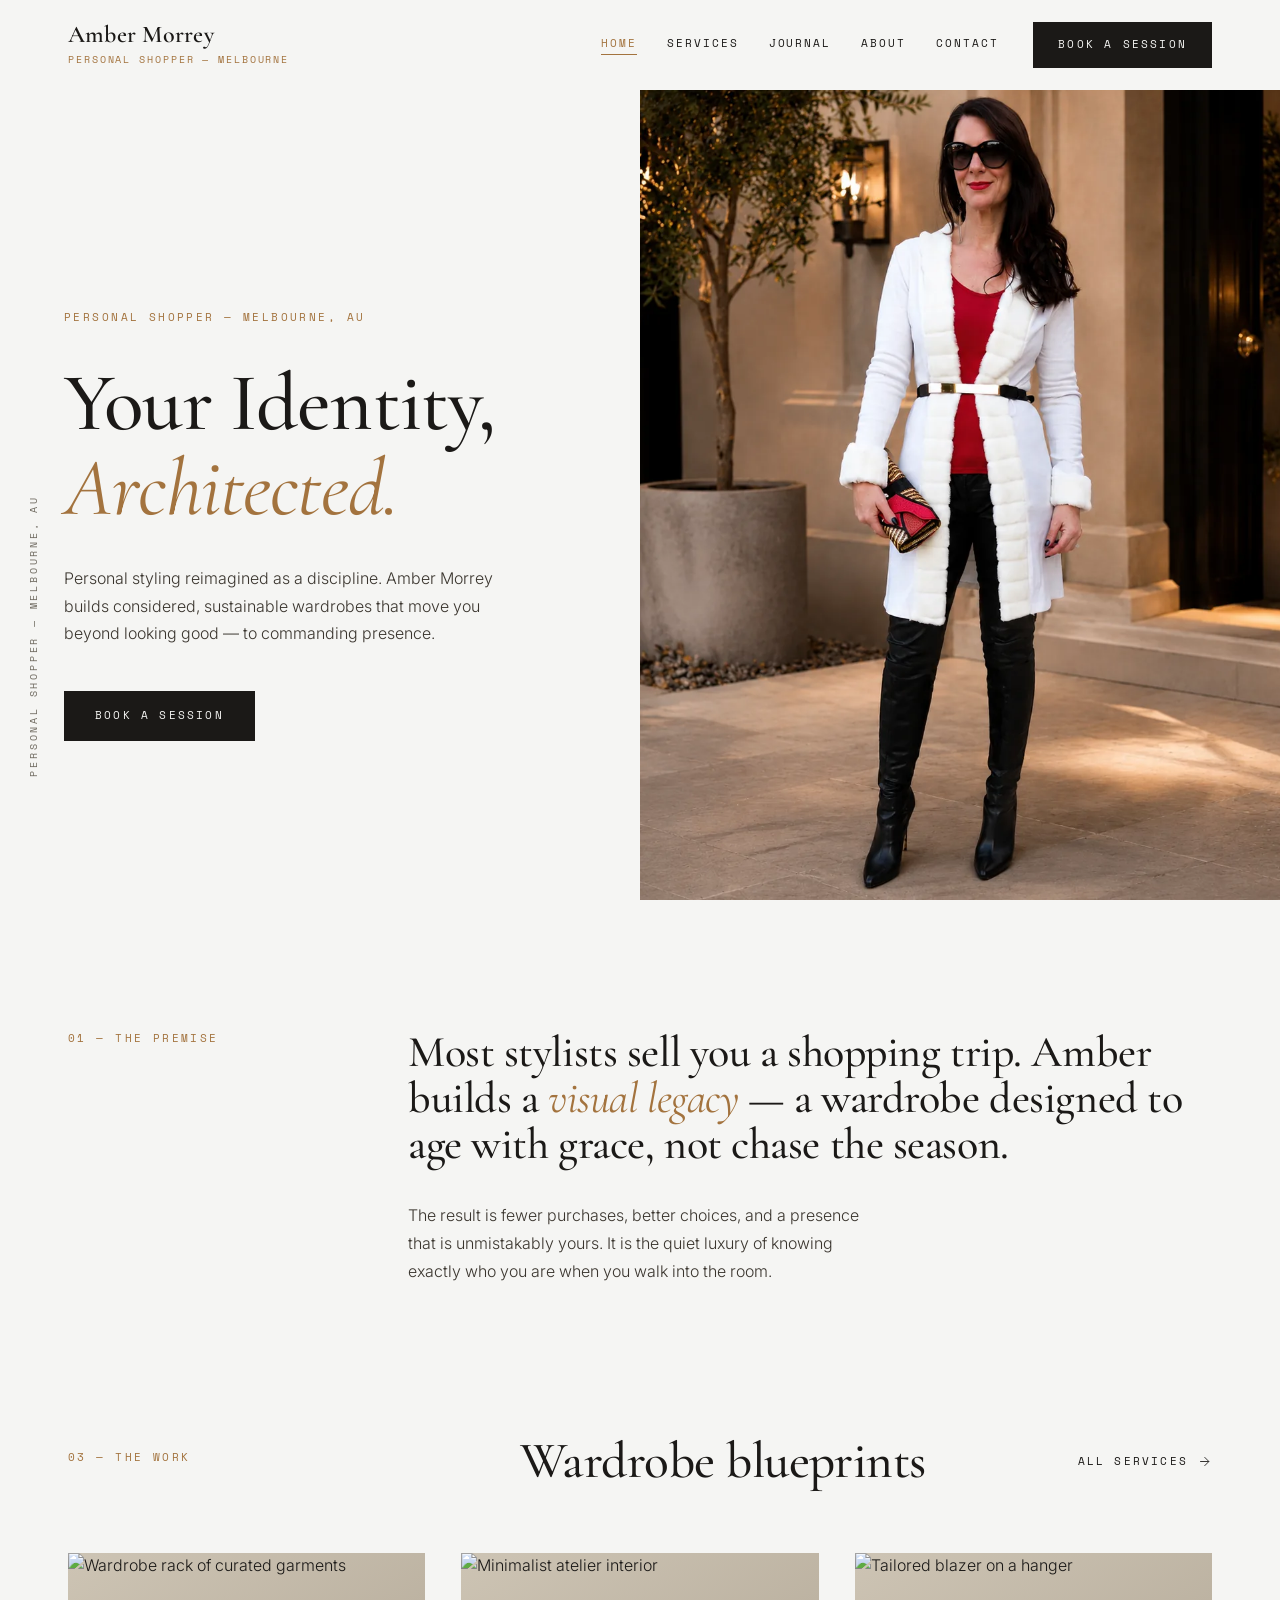
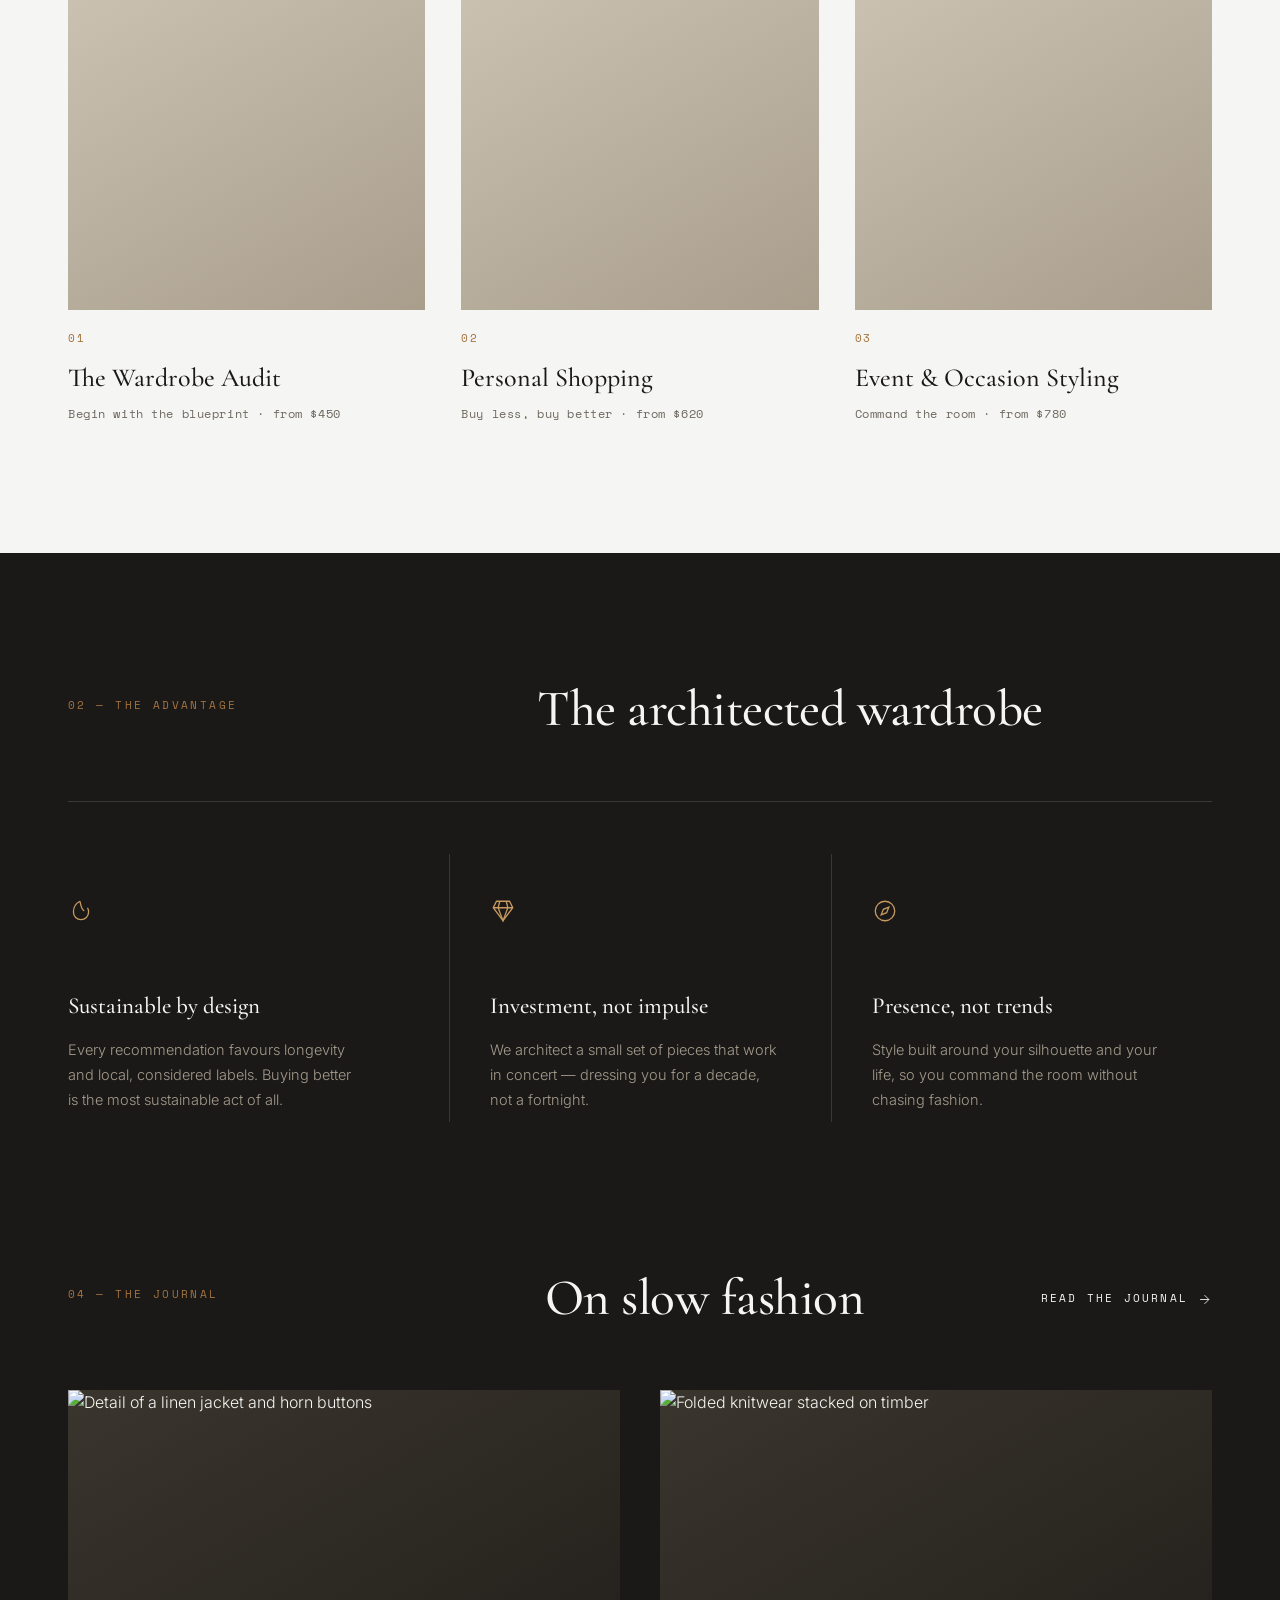
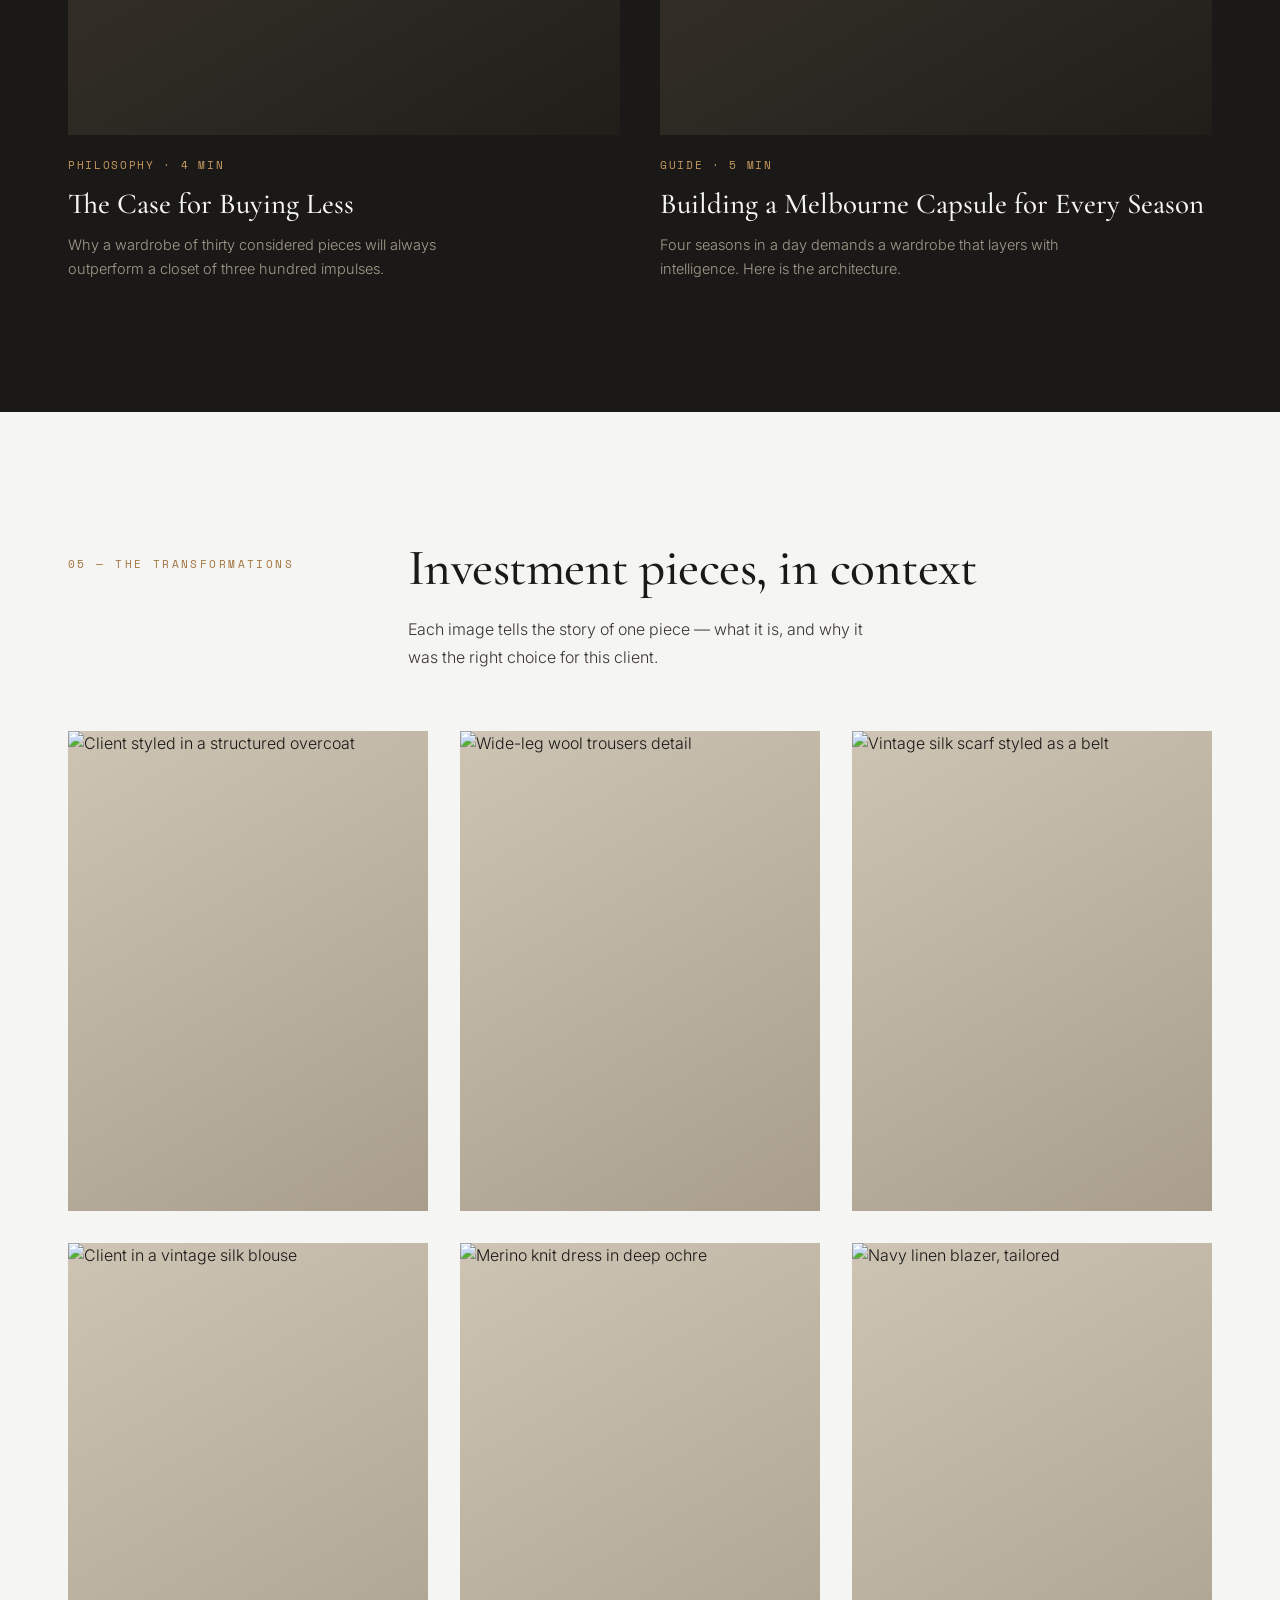
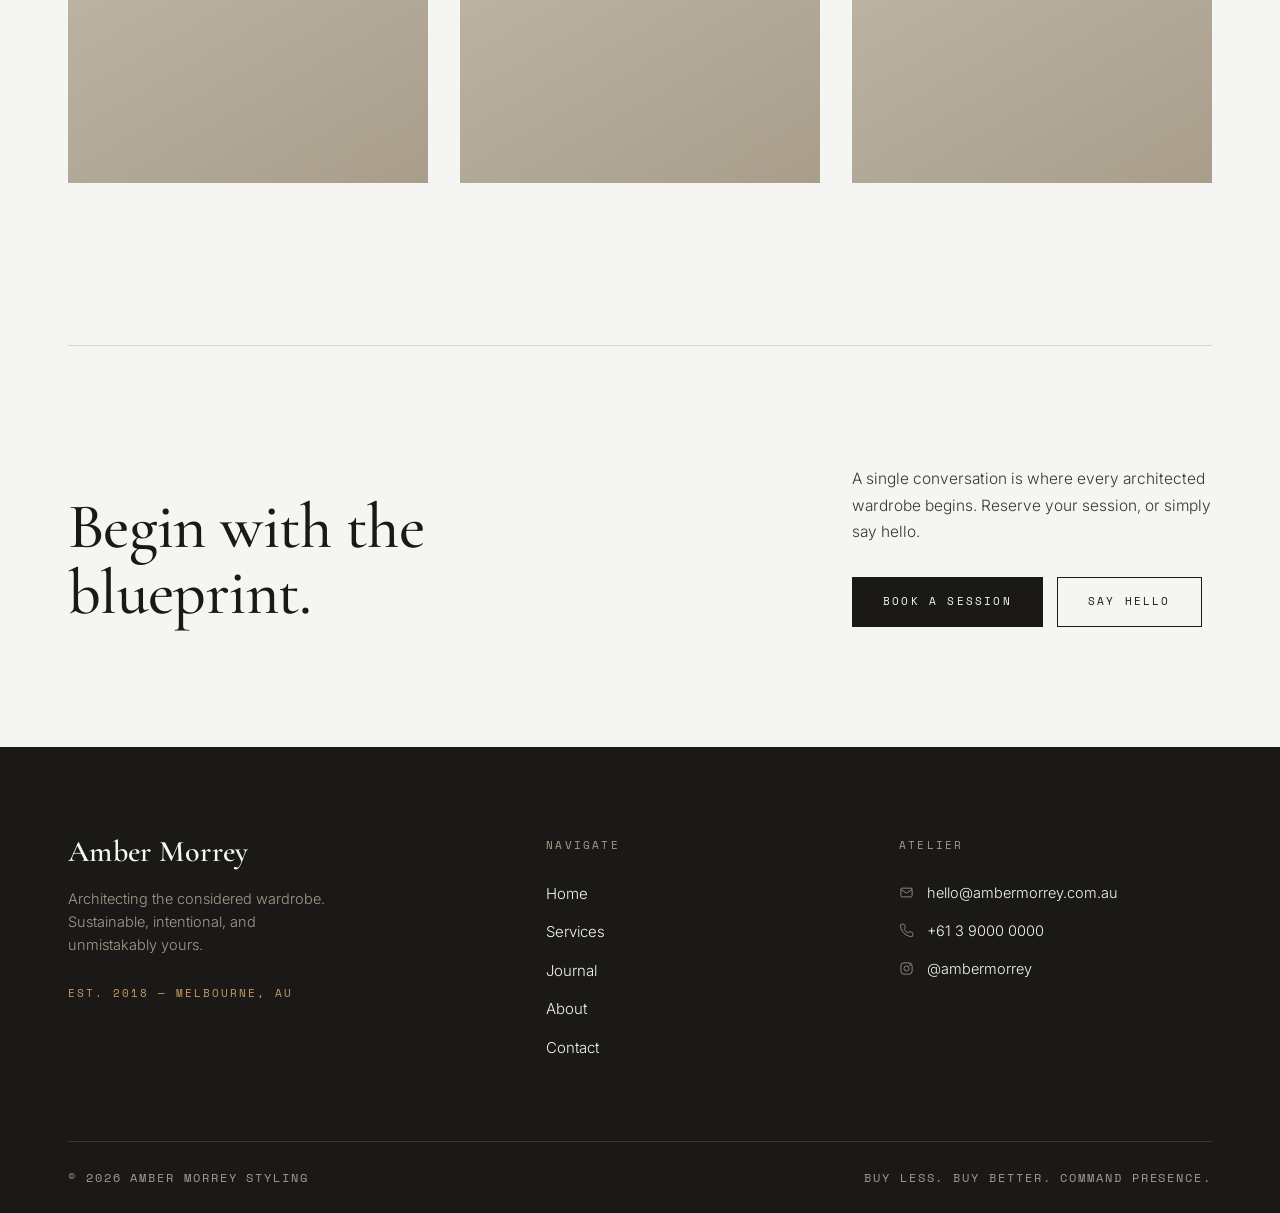
==== commit 07445574: "Correct the founding year to 2018 Est. line updated across all five page footers.  Co-Authored-By: C" ====
--- a/index.html
+++ b/index.html
@@ -212,7 +212,7 @@
       <div class="foot-brand">
         <div class="brand-name">Amber Morrey</div>
         <p class="foot-tag">Architecting the considered wardrobe. Sustainable, intentional, and unmistakably yours.</p>
-        <div class="foot-est">Est. 2024 — Melbourne, AU</div>
+        <div class="foot-est">Est. 2018 — Melbourne, AU</div>
       </div>
       <div class="foot-col">
         <h4>Navigate</h4>
--- a/styles.css
+++ b/styles.css
@@ -308,8 +308,8 @@
 .foot-grid{display:grid;grid-template-columns:1.4fr 1fr 1fr;gap:40px;padding-bottom:80px}
 .foot-brand .brand-name{color:var(--paper);font-size:30px}
 .foot-tag{color:var(--muted-dark);font-size:14.5px;margin-top:20px;line-height:1.6;max-width:280px}
-.foot-est{font-family:var(--mono);font-size:10px;letter-spacing:.18em;color:var(--amber-light);text-transform:uppercase;margin-top:28px}
-.foot-col h4{font-family:var(--mono);font-size:10px;letter-spacing:.2em;color:var(--muted-dark);text-transform:uppercase;font-weight:400;margin-bottom:26px}
+.foot-est{font-family:var(--mono);font-size:11px;letter-spacing:.18em;color:var(--amber-light);text-transform:uppercase;margin-top:28px}
+.foot-col h4{font-family:var(--mono);font-size:11px;letter-spacing:.2em;color:var(--muted-dark);text-transform:uppercase;font-weight:400;margin-bottom:26px}
 .foot-col ul{list-style:none;display:flex;flex-direction:column;gap:13px}
 .foot-col ul a{font-size:15px;color:var(--paper);transition:color .3s}
 .foot-col ul a:hover{color:var(--amber-light)}
@@ -318,7 +318,7 @@
 .foot-contact a:hover{color:var(--amber-light)}
 .foot-contact svg{width:15px;height:15px;stroke:var(--muted-dark);fill:none;stroke-width:1.3;flex-shrink:0}
 .foot-bar{border-top:1px solid var(--line-dark);padding:26px 0;display:flex;justify-content:space-between;align-items:center}
-.foot-bar span{font-family:var(--mono);font-size:10px;letter-spacing:.16em;color:var(--muted-dark);text-transform:uppercase}
+.foot-bar span{font-family:var(--mono);font-size:12px;letter-spacing:.16em;color:var(--muted-dark);text-transform:uppercase}
 
 /* ==========================================================================
    CONCIERGE BOOKING DRAWER
@@ -416,7 +416,10 @@
   .gallery{columns:2;column-gap:18px}
   .gal-item{margin-bottom:18px}
   .cta-right{justify-self:start}
+  /* the tracking, not the size, is what pushed the tagline onto two lines at
+     the larger type size — trimming it keeps both lines single on a phone */
   .foot-bar{flex-direction:column;gap:14px;text-align:center}
+  .foot-bar span{letter-spacing:.1em}
 
   .svc-block{grid-template-columns:1fr;gap:30px;padding:50px 0}
   .svc-block.flip .svc-media{order:0}
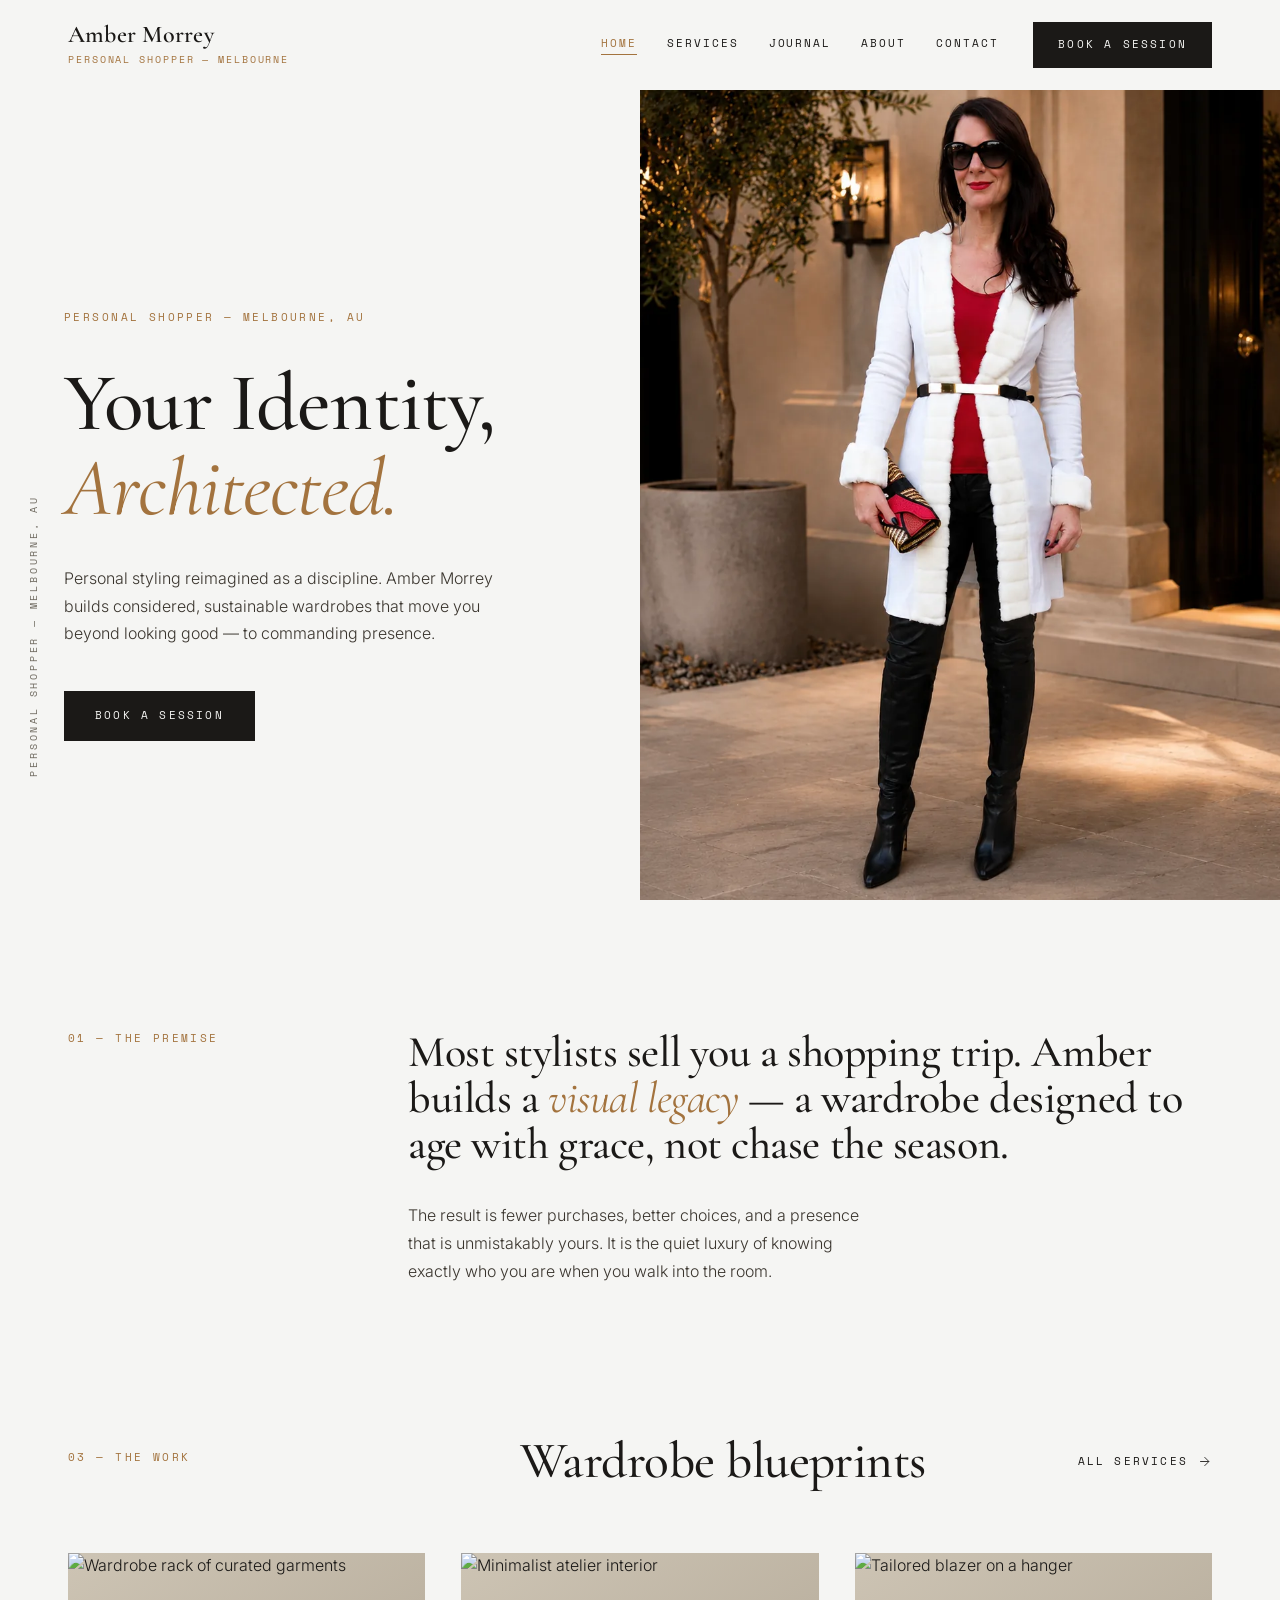
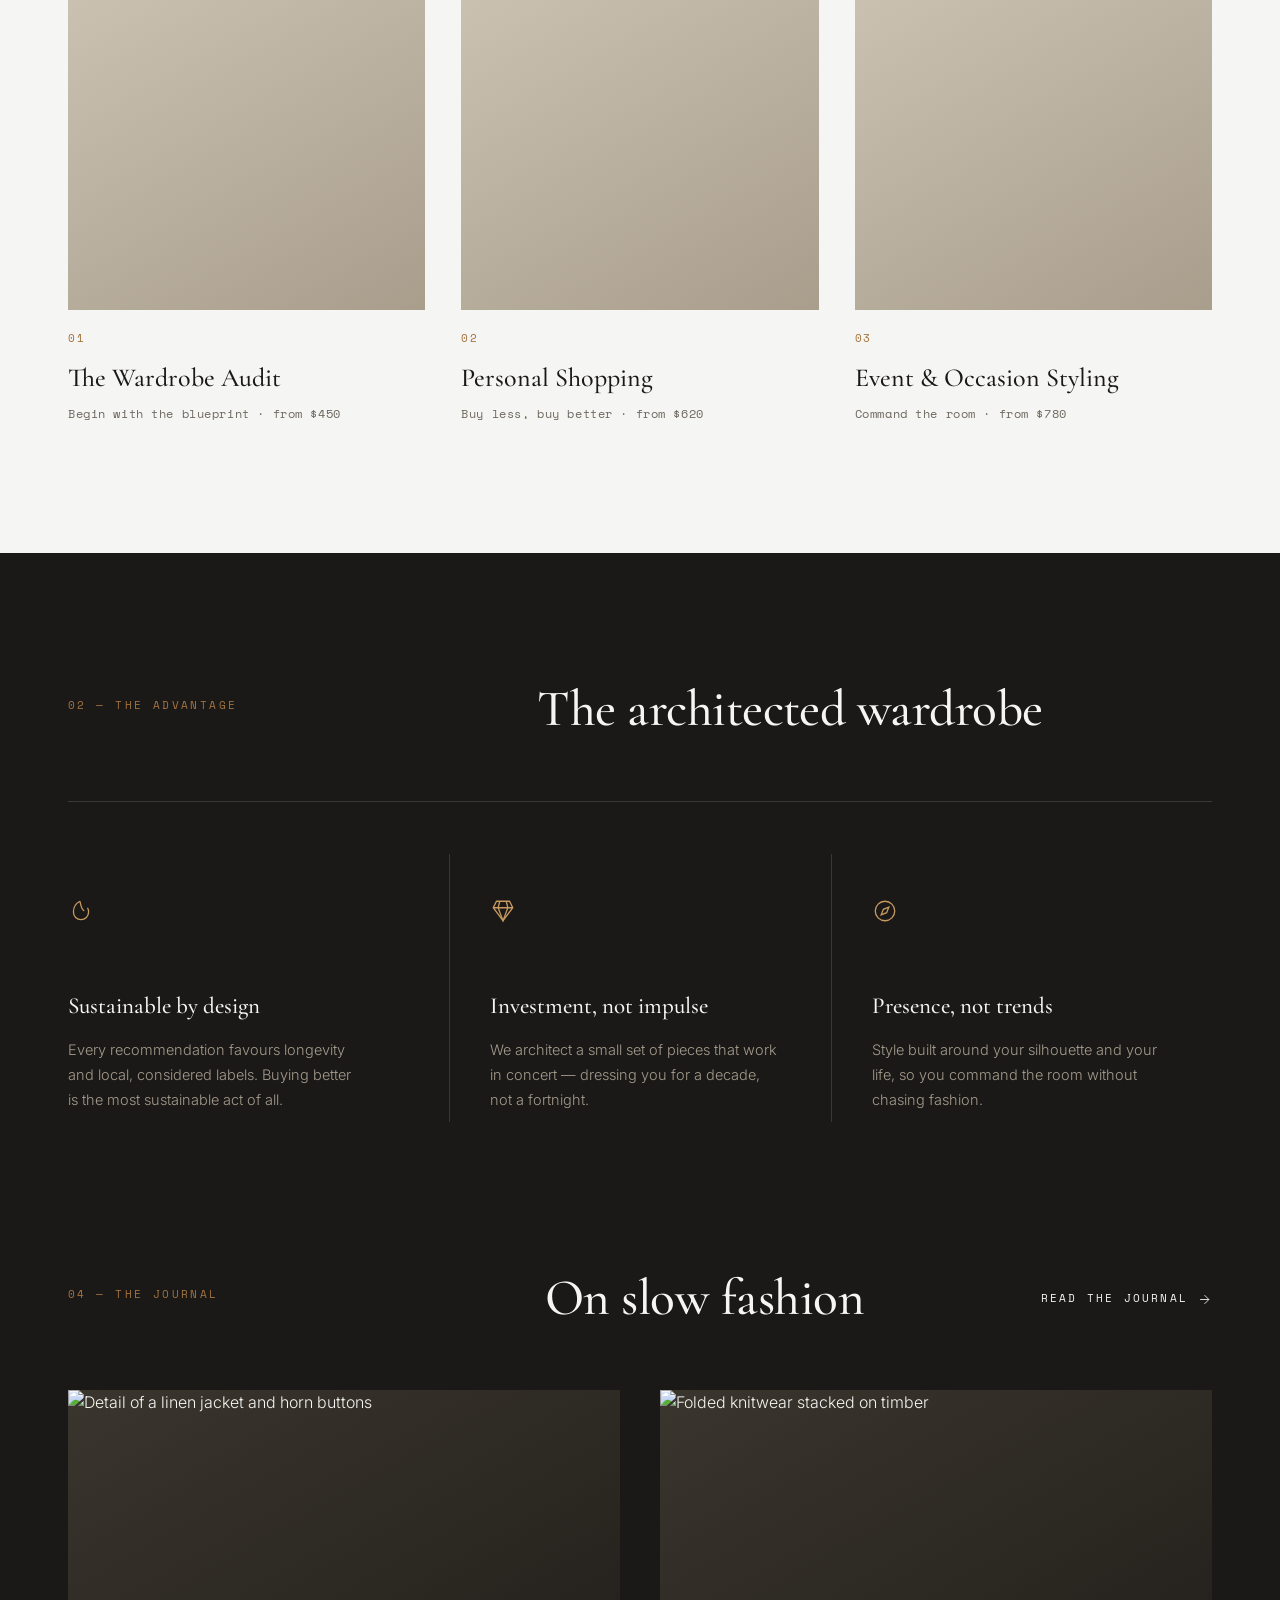
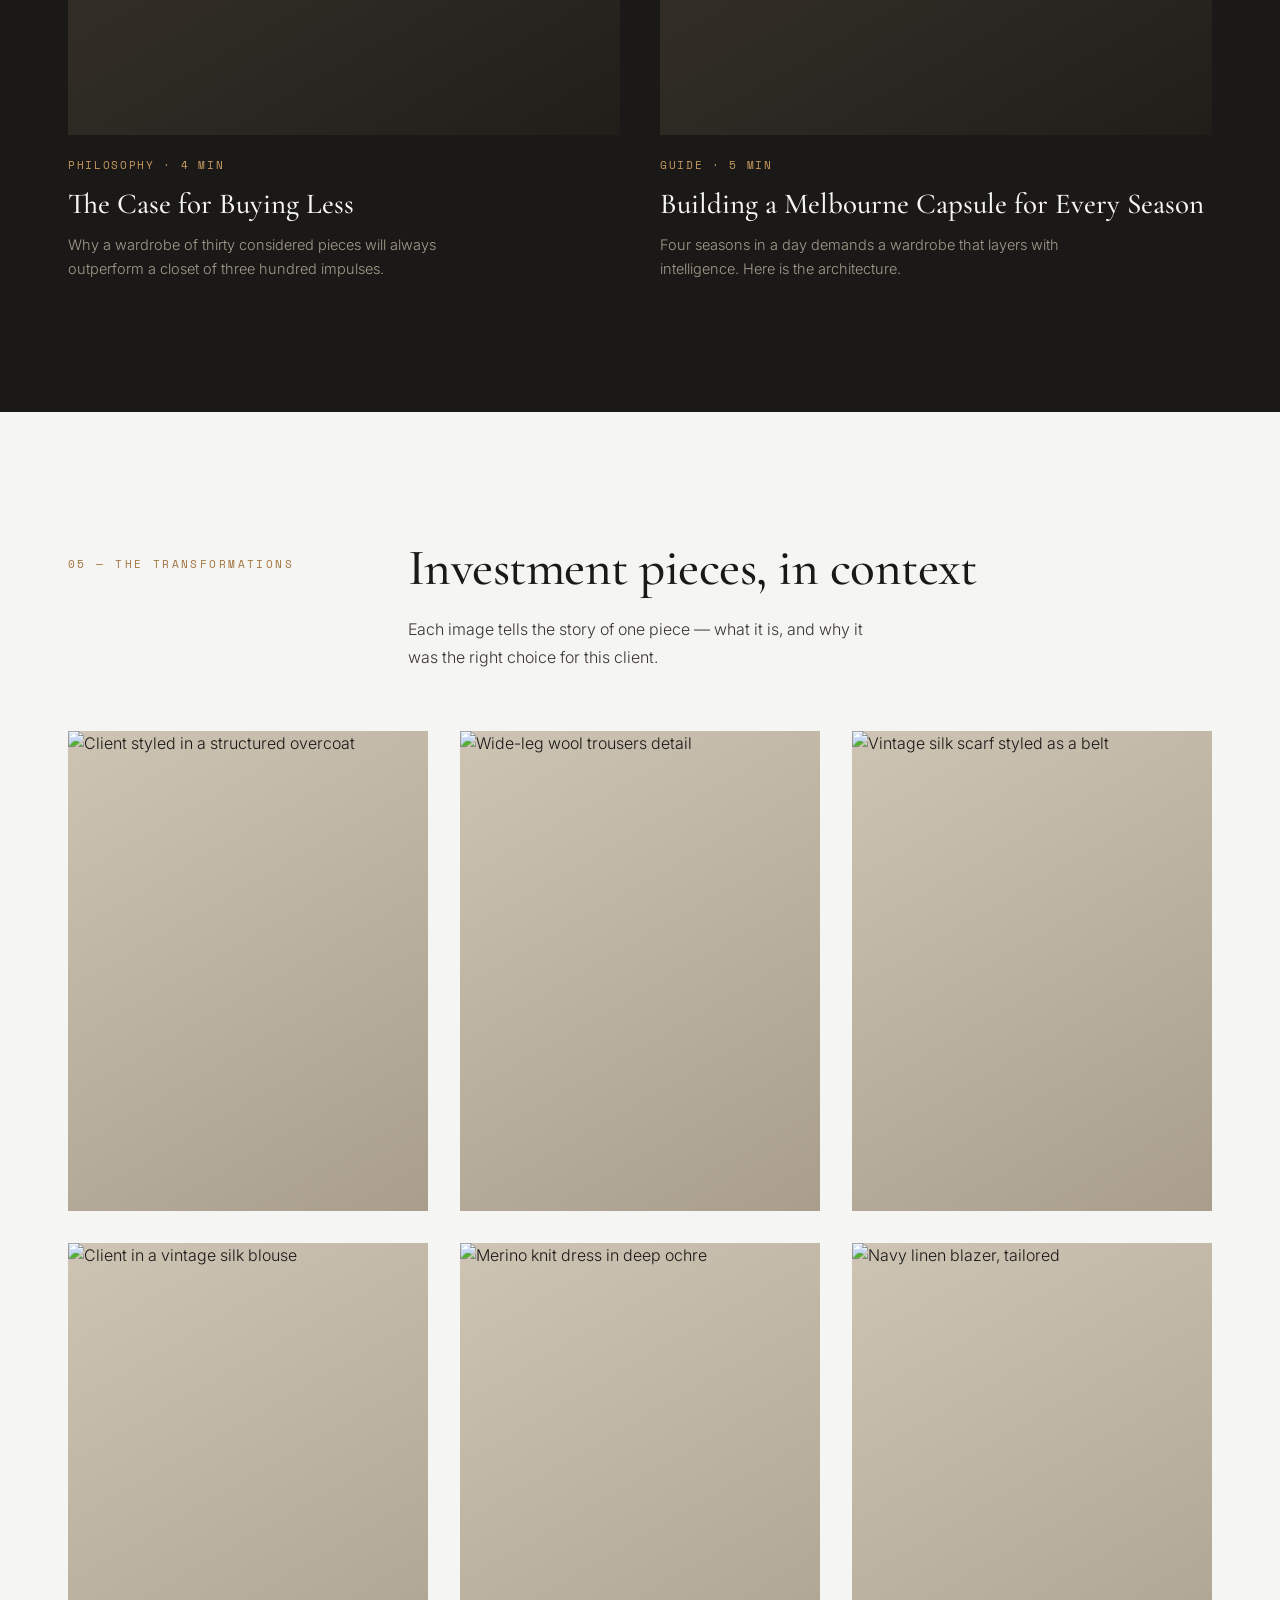
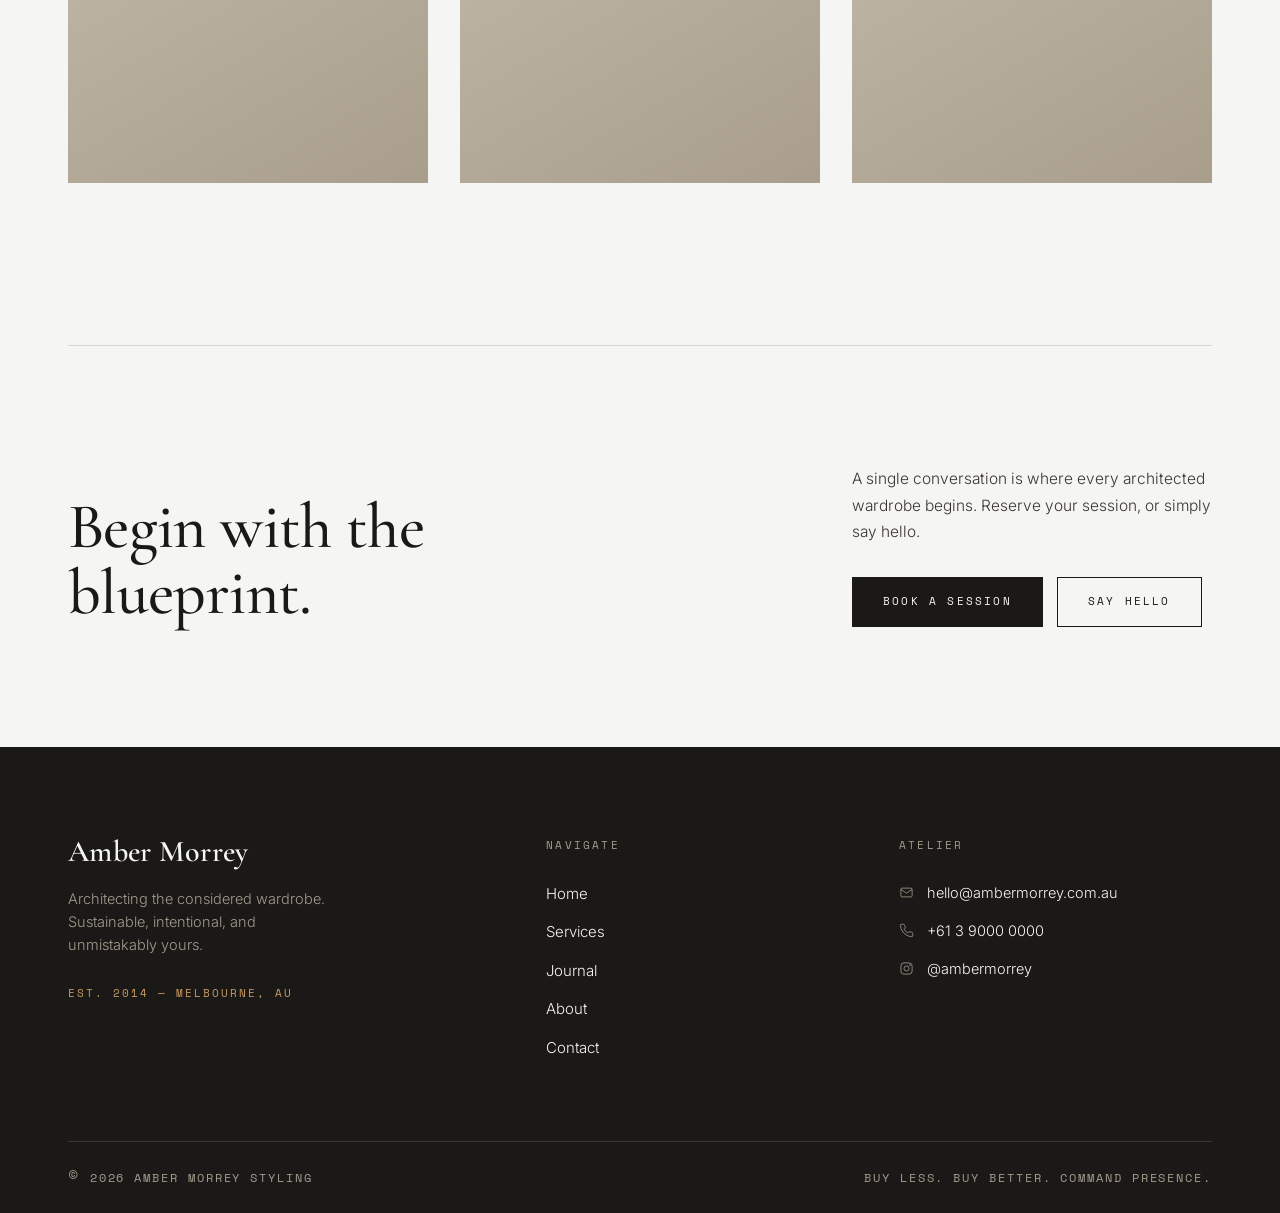
==== commit e16f0caa: "Enlarge the (c) glyph and set the founding year to 2014 Space Mono draws (c) well below cap height, " ====
--- a/index.html
+++ b/index.html
@@ -212,7 +212,7 @@
       <div class="foot-brand">
         <div class="brand-name">Amber Morrey</div>
         <p class="foot-tag">Architecting the considered wardrobe. Sustainable, intentional, and unmistakably yours.</p>
-        <div class="foot-est">Est. 2018 — Melbourne, AU</div>
+        <div class="foot-est">Est. 2014 — Melbourne, AU</div>
       </div>
       <div class="foot-col">
         <h4>Navigate</h4>
@@ -234,7 +234,7 @@
       </div>
     </div>
     <div class="foot-bar">
-      <span>© 2026 Amber Morrey Styling</span>
+      <span><span class="cr">©</span> 2026 Amber Morrey Styling</span>
       <span>Buy less. Buy better. Command presence.</span>
     </div>
   </div>
--- a/styles.css
+++ b/styles.css
@@ -319,6 +319,9 @@
 .foot-contact svg{width:15px;height:15px;stroke:var(--muted-dark);fill:none;stroke-width:1.3;flex-shrink:0}
 .foot-bar{border-top:1px solid var(--line-dark);padding:26px 0;display:flex;justify-content:space-between;align-items:center}
 .foot-bar span{font-family:var(--mono);font-size:12px;letter-spacing:.16em;color:var(--muted-dark);text-transform:uppercase}
+/* Space Mono draws the (c) glyph well below cap height, so it reads undersized
+   next to the uppercase beside it. Scaled up and nudged to sit on the caps. */
+.foot-bar .cr{font-size:1.45em;line-height:1;vertical-align:-.11em}
 
 /* ==========================================================================
    CONCIERGE BOOKING DRAWER
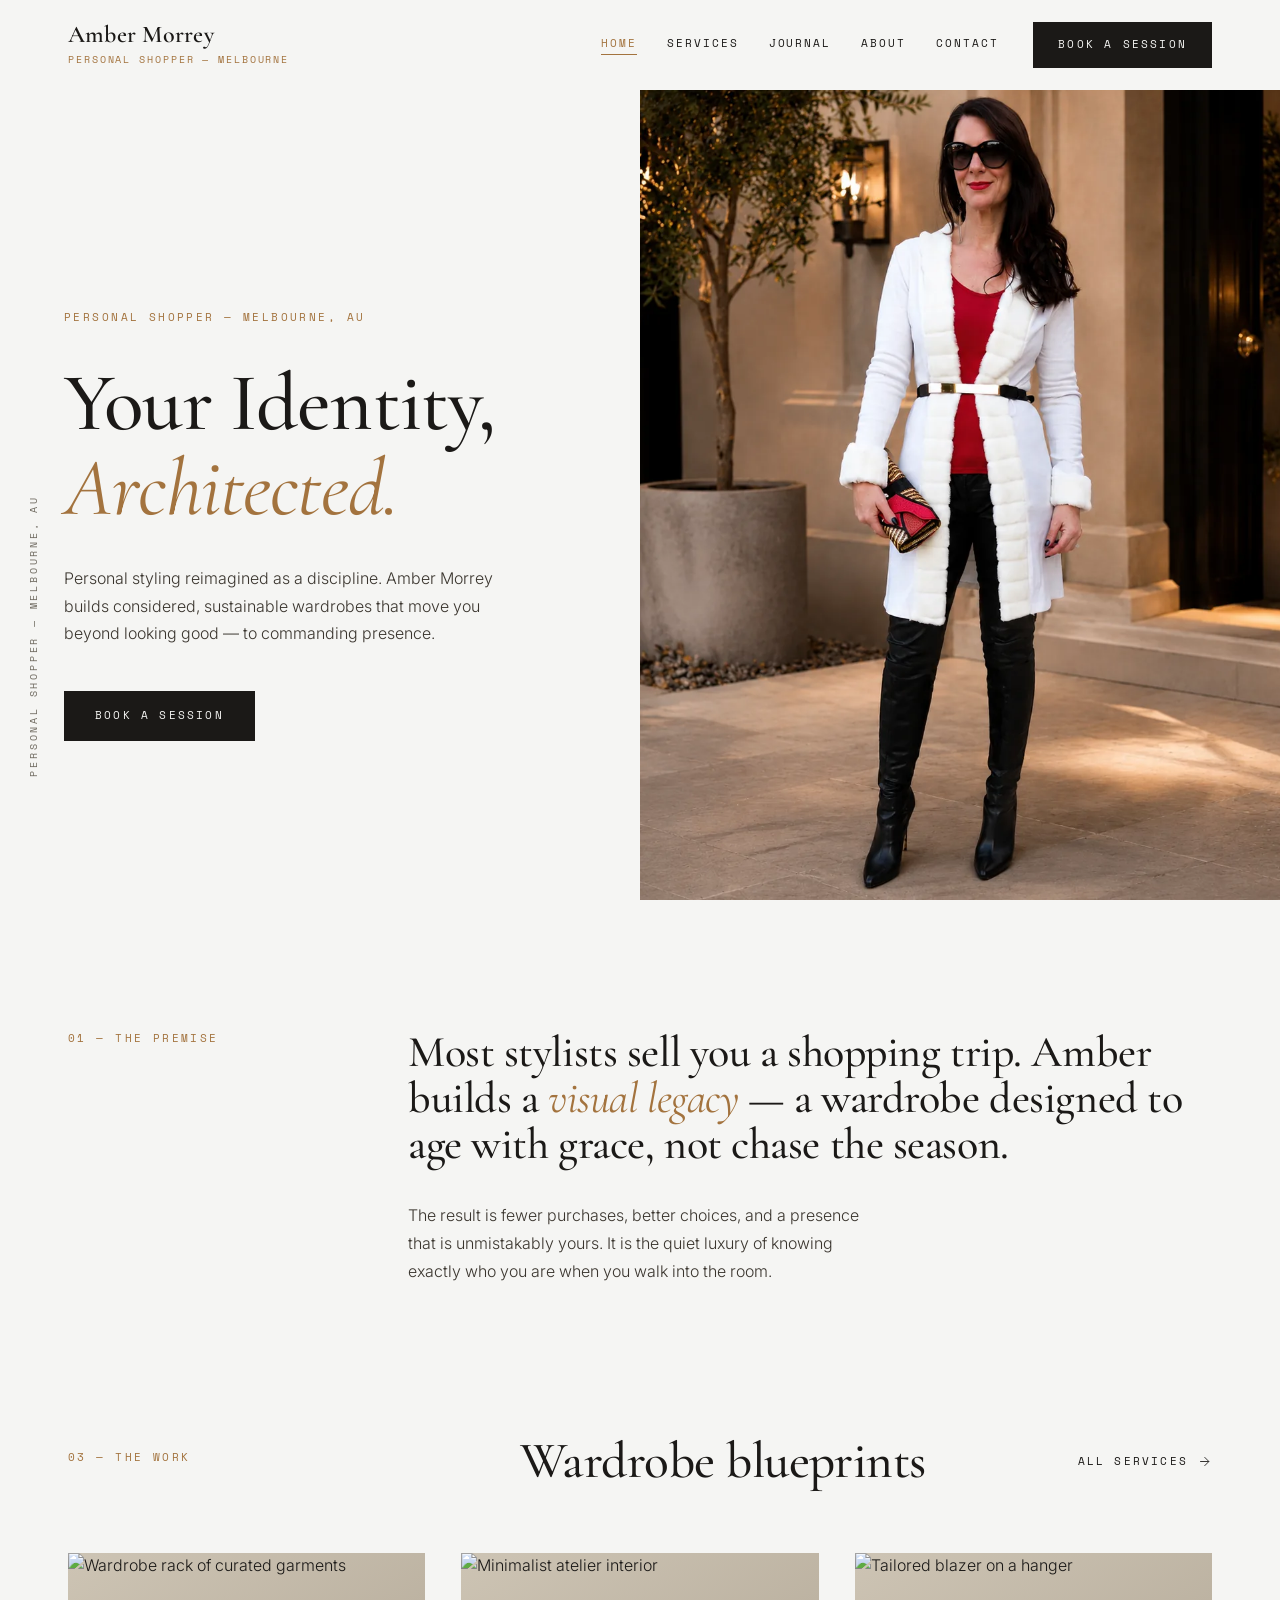
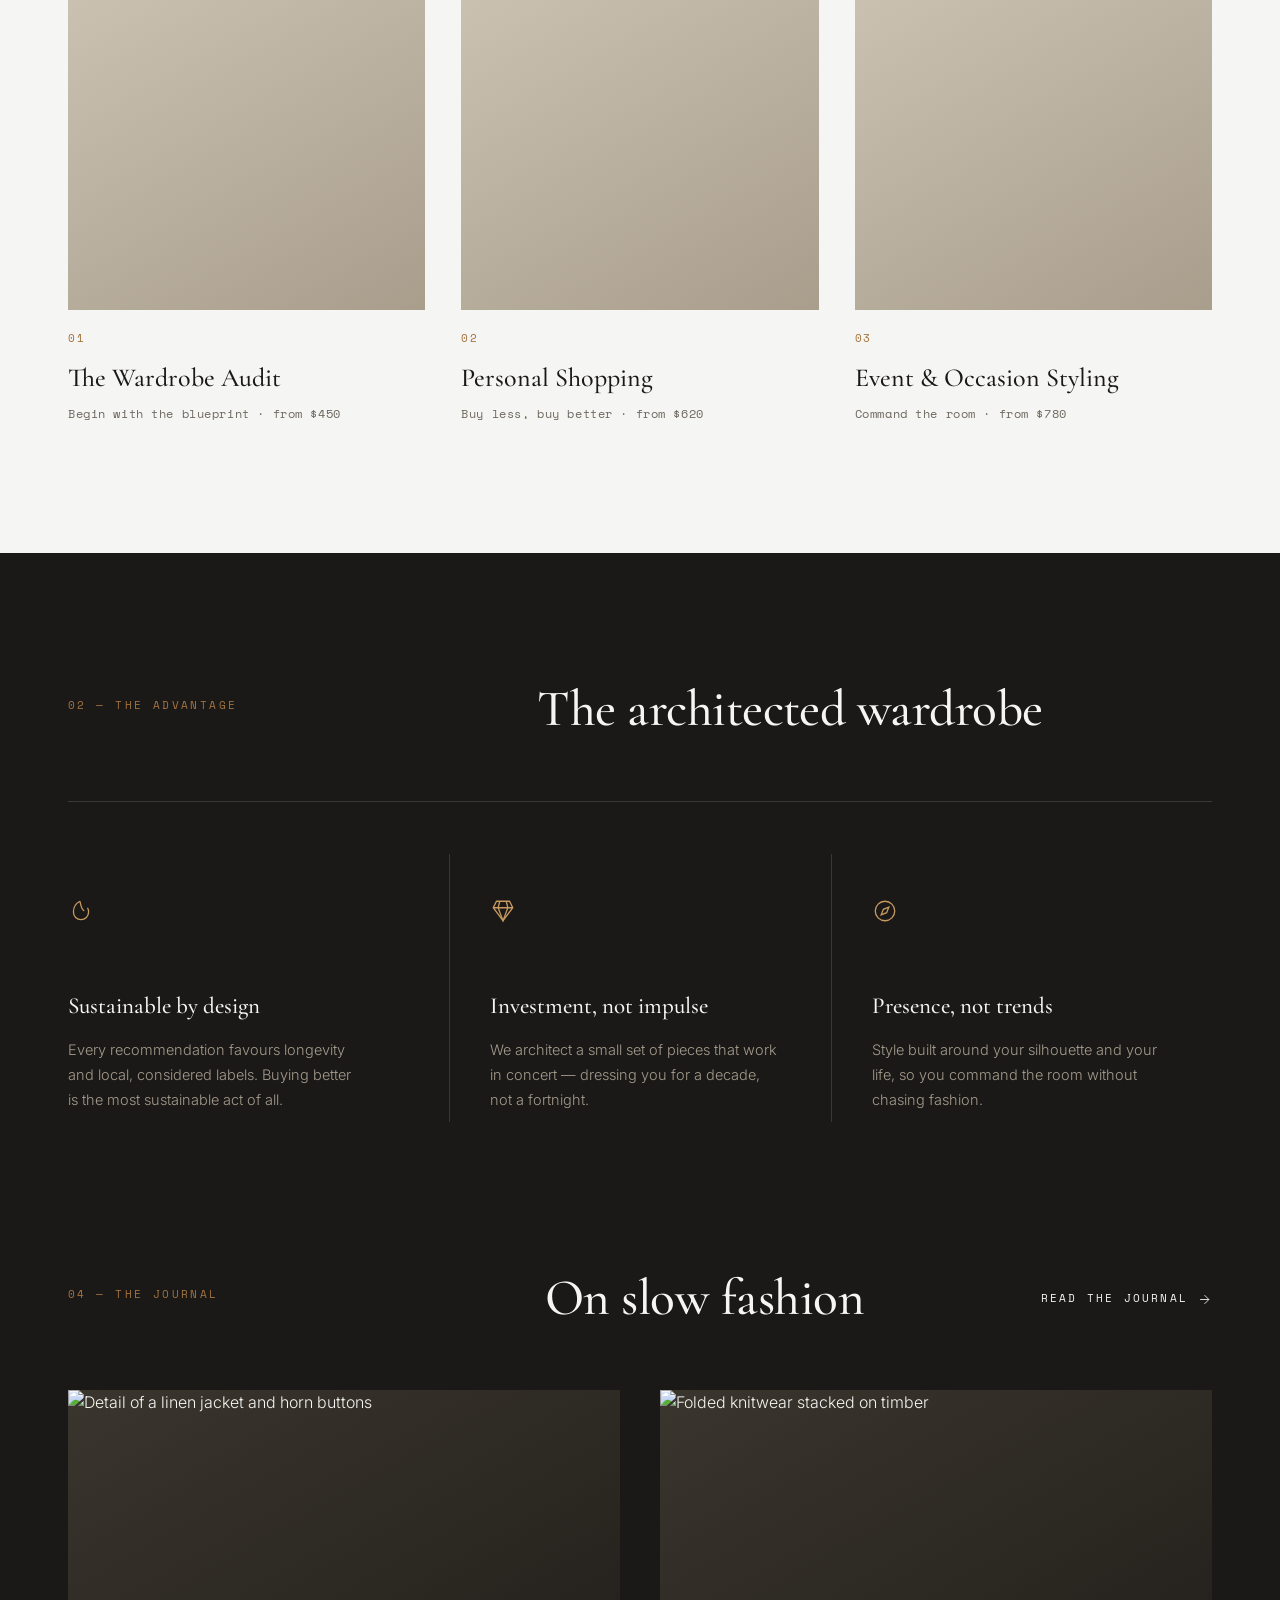
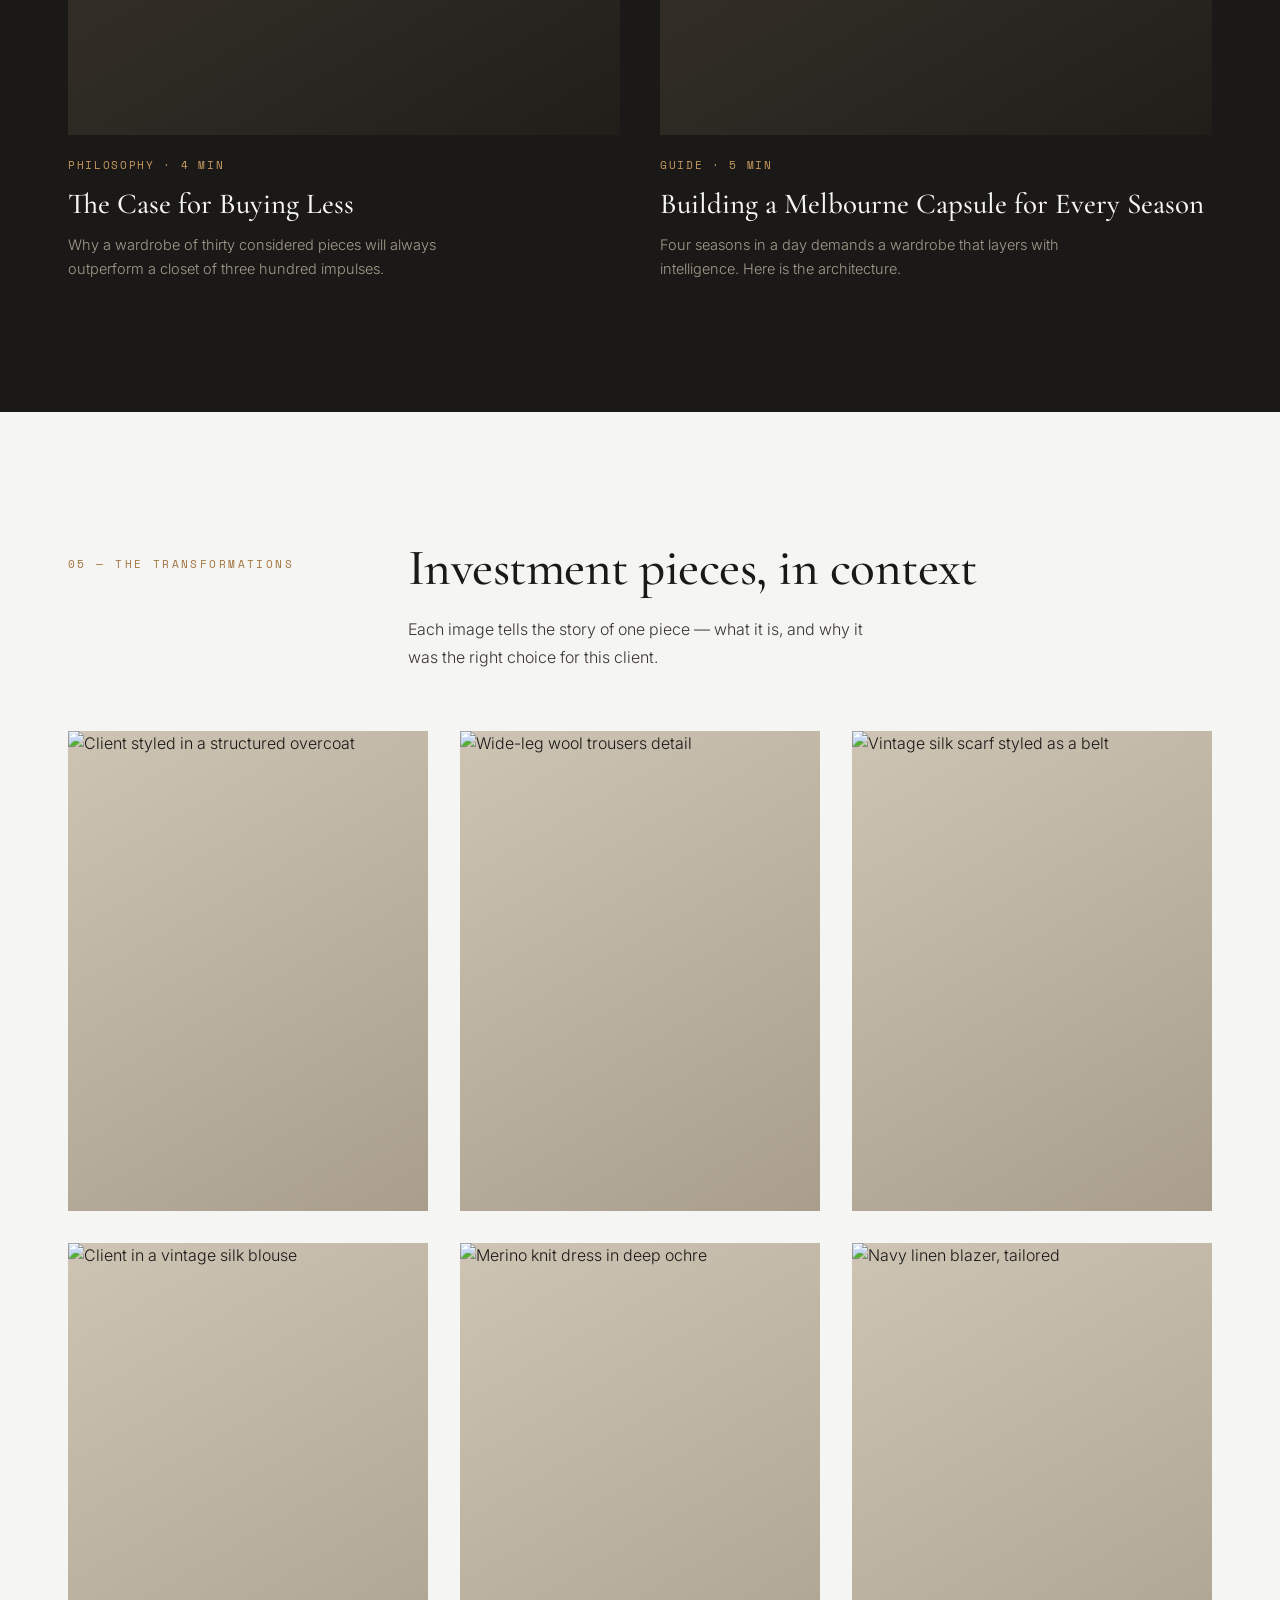
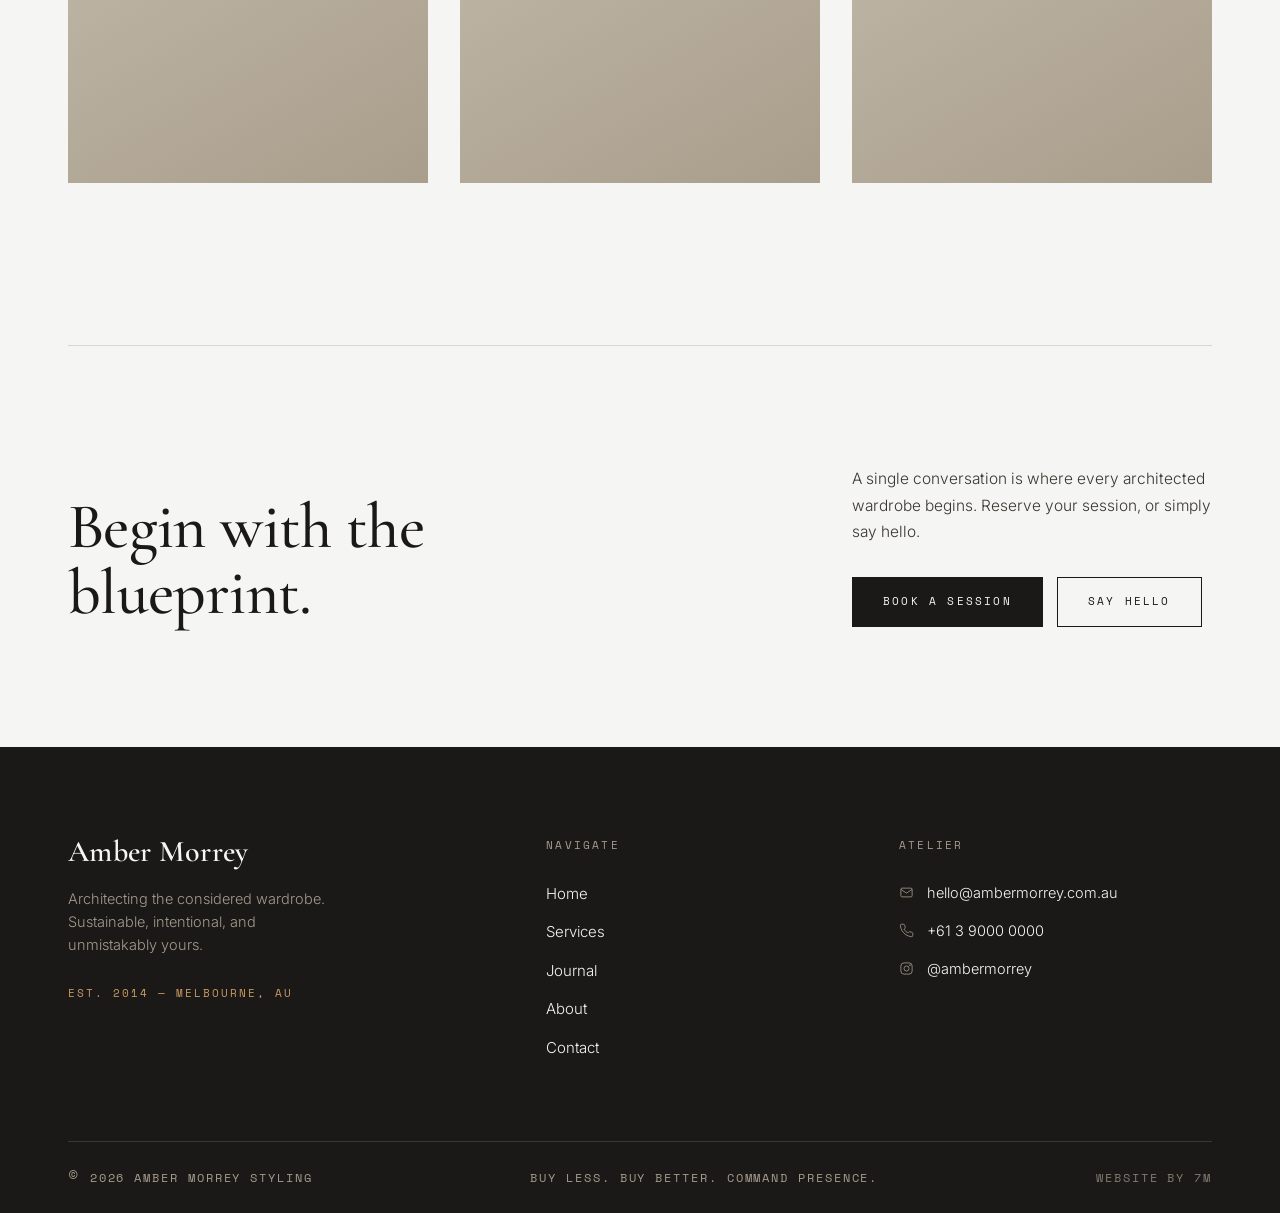
==== commit 054fe616: "Add the 7M build credit to the footer Placed bottom-right in the footer bar, the conventional spot f" ====
--- a/index.html
+++ b/index.html
@@ -236,6 +236,7 @@
     <div class="foot-bar">
       <span><span class="cr">©</span> 2026 Amber Morrey Styling</span>
       <span>Buy less. Buy better. Command presence.</span>
+      <span class="foot-credit"><a href="https://7marketing.com.au/" target="_blank" rel="noopener">Website By 7M</a></span>
     </div>
   </div>
 </footer>
--- a/styles.css
+++ b/styles.css
@@ -317,11 +317,15 @@
 .foot-contact a{display:flex;align-items:center;gap:13px;font-size:14.5px;color:var(--paper);transition:color .3s}
 .foot-contact a:hover{color:var(--amber-light)}
 .foot-contact svg{width:15px;height:15px;stroke:var(--muted-dark);fill:none;stroke-width:1.3;flex-shrink:0}
-.foot-bar{border-top:1px solid var(--line-dark);padding:26px 0;display:flex;justify-content:space-between;align-items:center}
+.foot-bar{border-top:1px solid var(--line-dark);padding:26px 0;display:flex;flex-wrap:wrap;gap:14px 32px;justify-content:space-between;align-items:center}
 .foot-bar span{font-family:var(--mono);font-size:12px;letter-spacing:.16em;color:var(--muted-dark);text-transform:uppercase}
 /* Space Mono draws the (c) glyph well below cap height, so it reads undersized
    next to the uppercase beside it. Scaled up and nudged to sit on the caps. */
 .foot-bar .cr{font-size:1.45em;line-height:1;vertical-align:-.11em}
+/* build credit: same micro-label tier as its siblings, one step quieter so it
+   sits behind the brand line rather than competing with it */
+.foot-credit a{color:var(--muted-dark);opacity:.75;transition:color .3s,opacity .3s}
+.foot-credit a:hover,.foot-credit a:focus-visible{color:var(--amber-light);opacity:1}
 
 /* ==========================================================================
    CONCIERGE BOOKING DRAWER
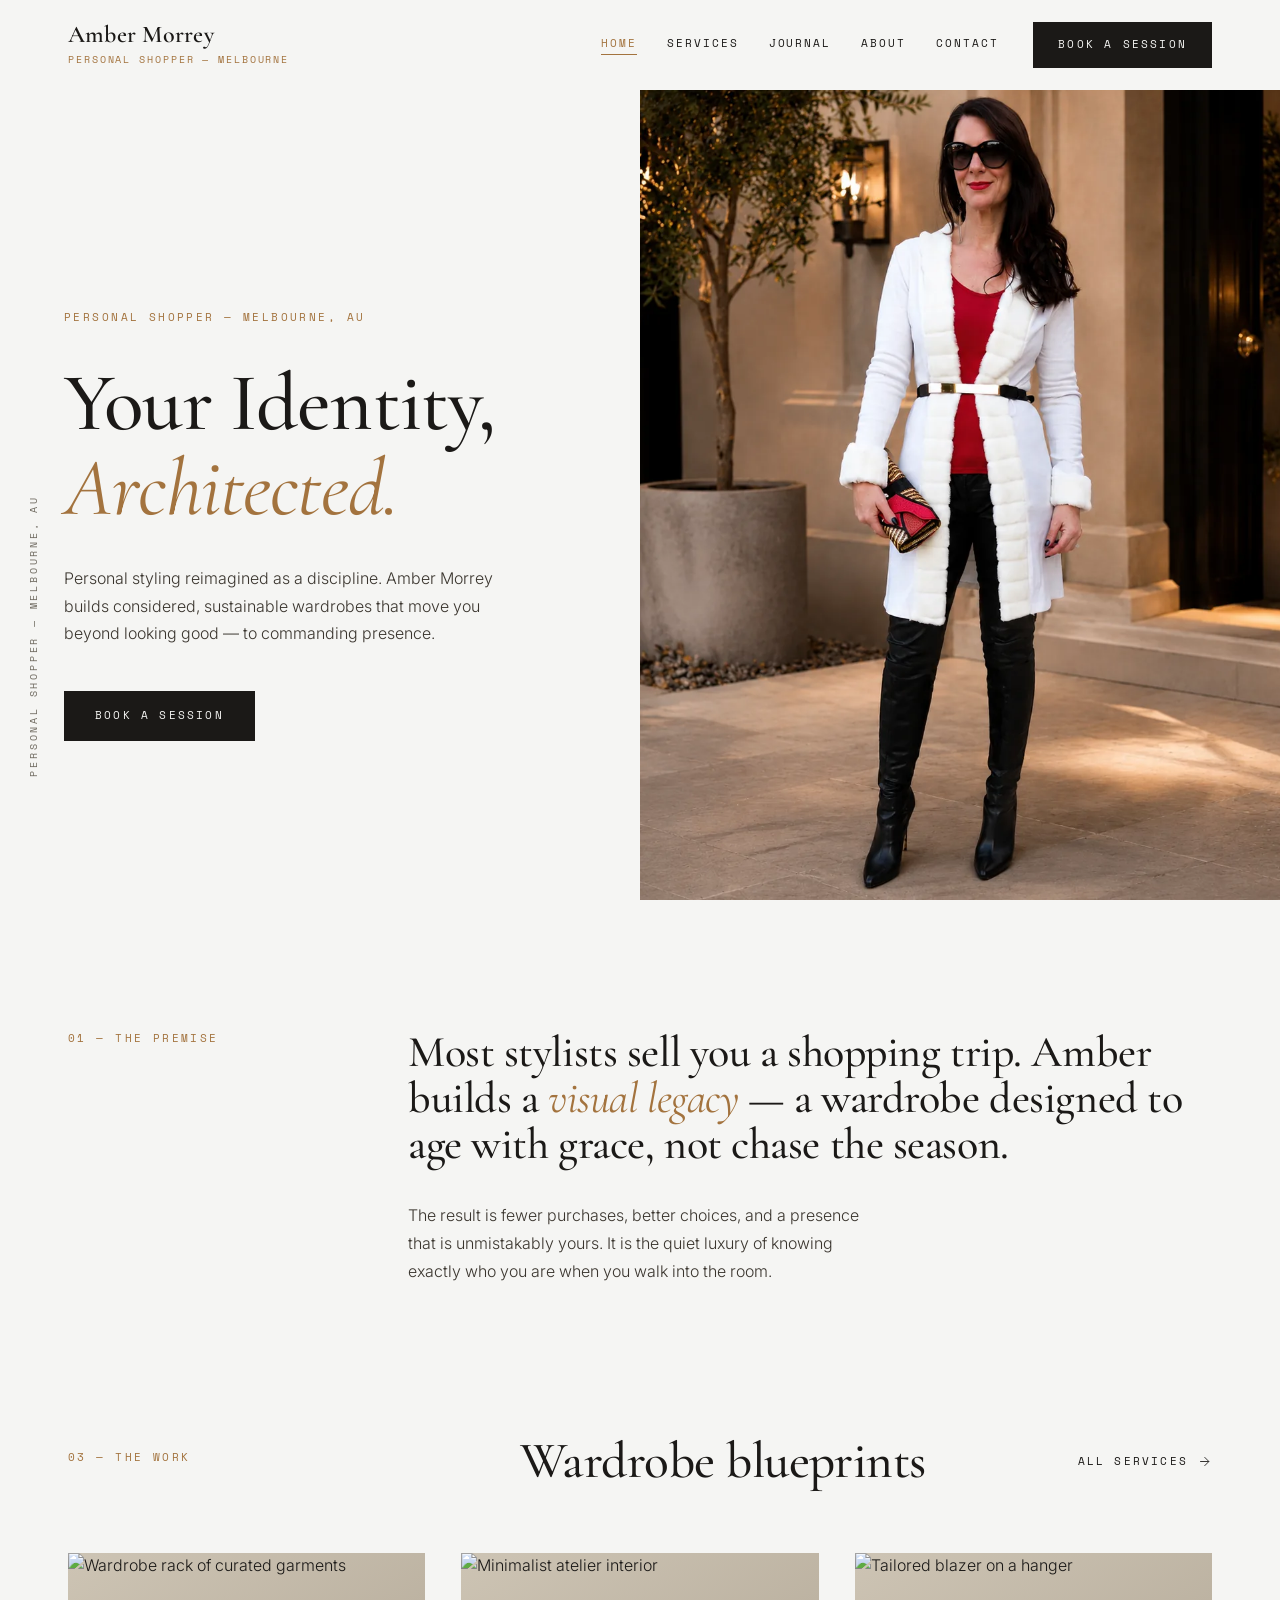
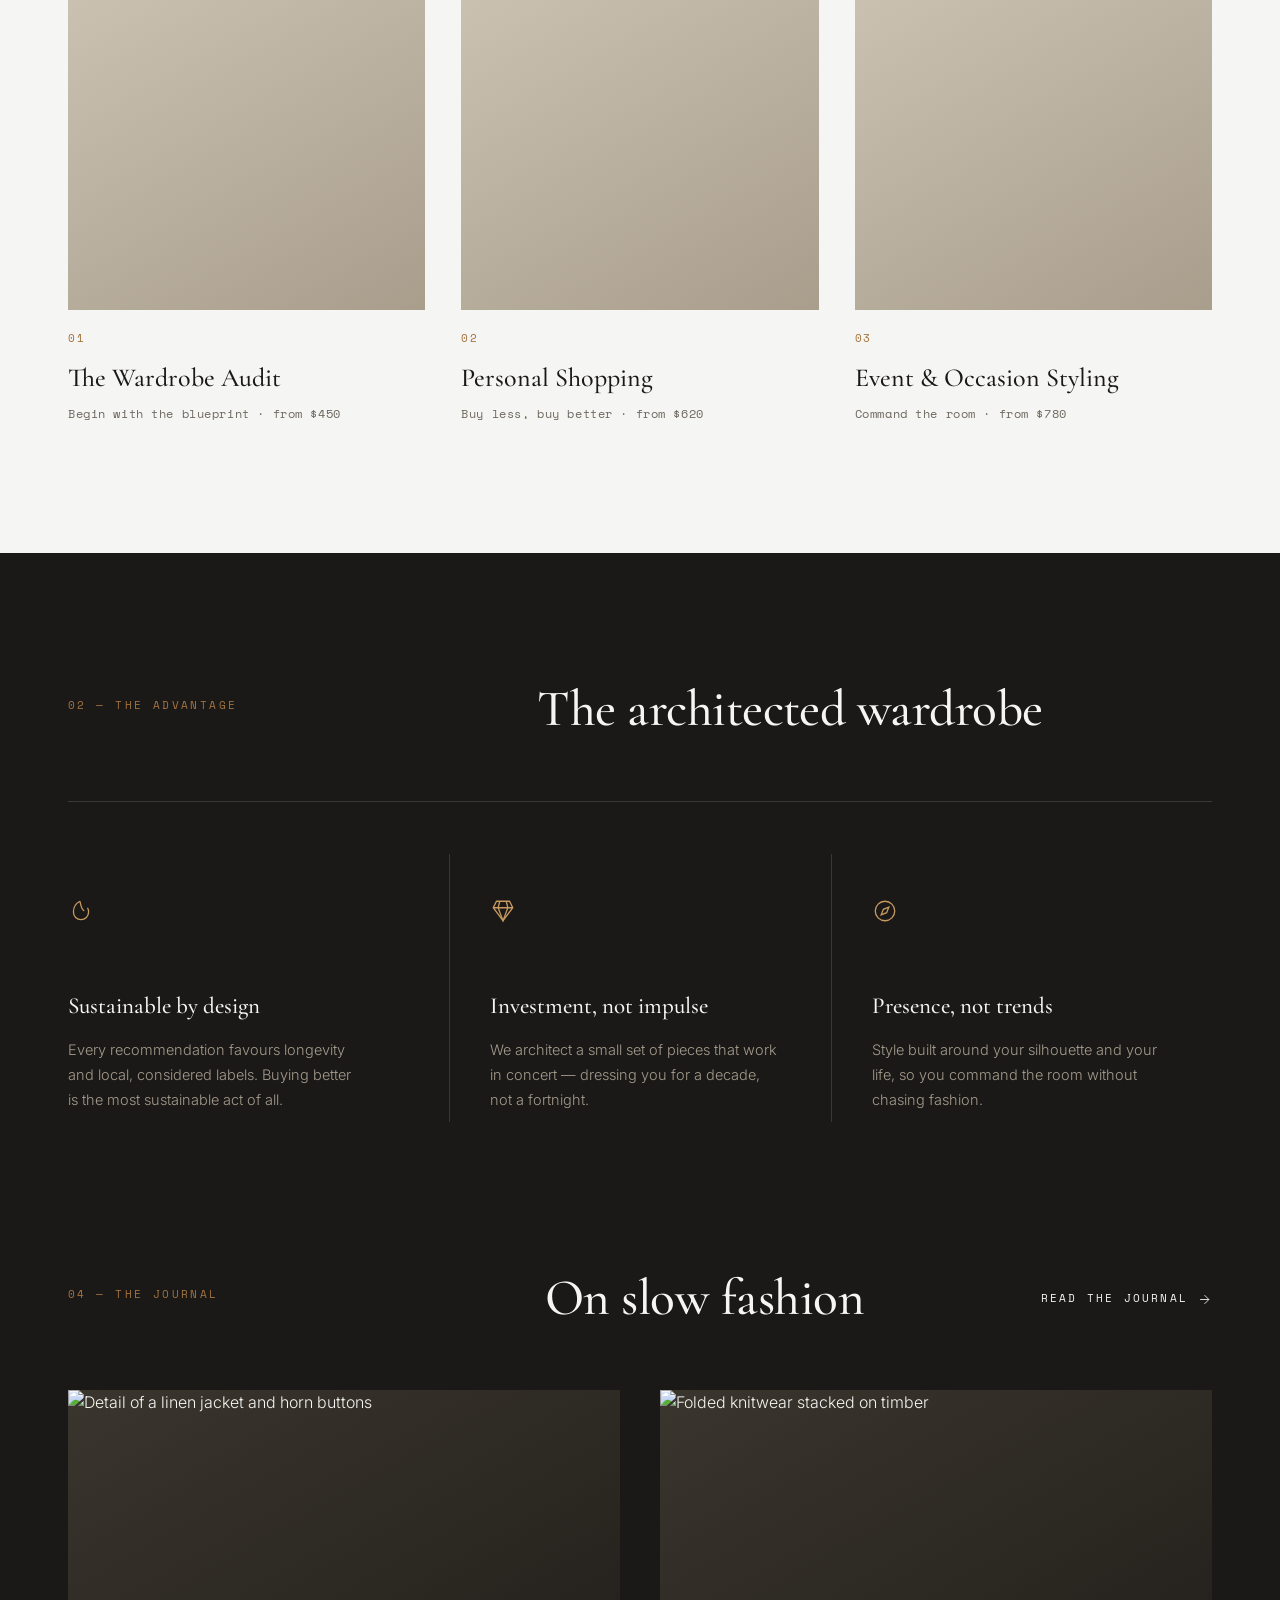
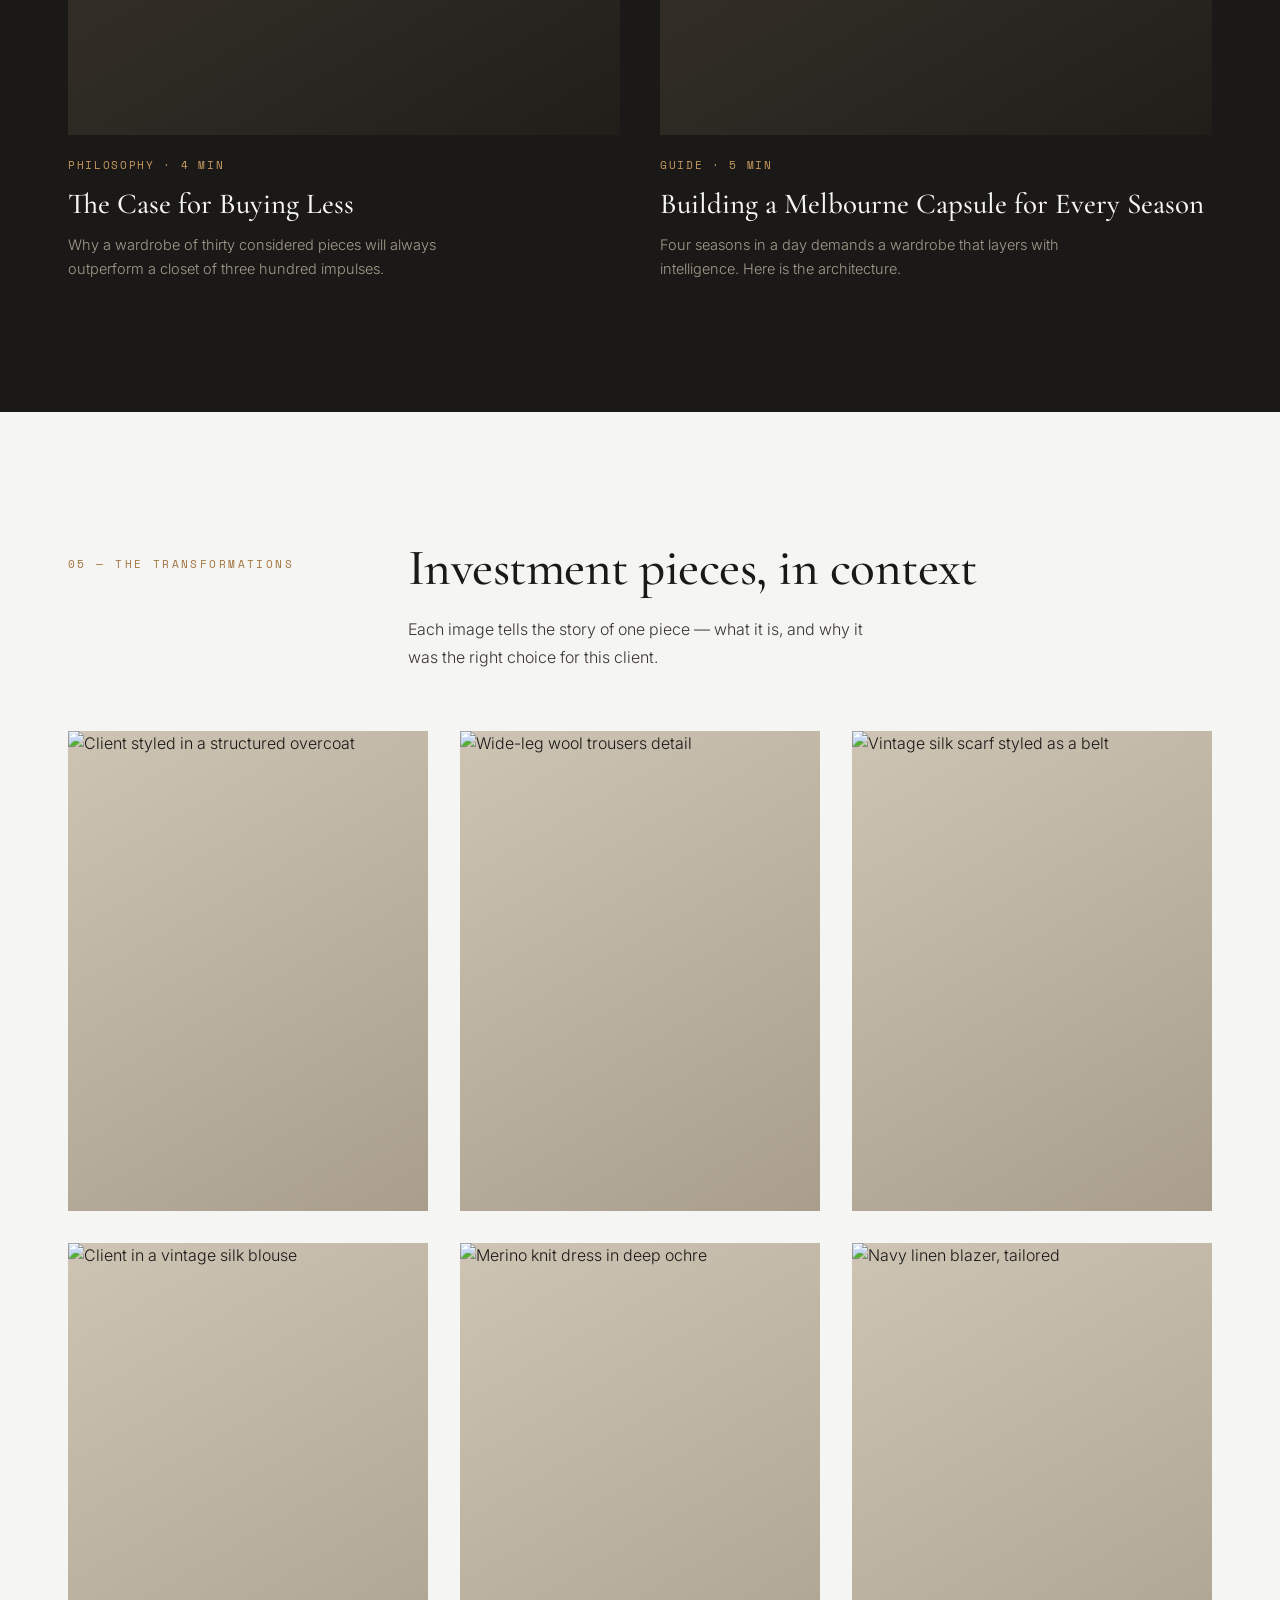
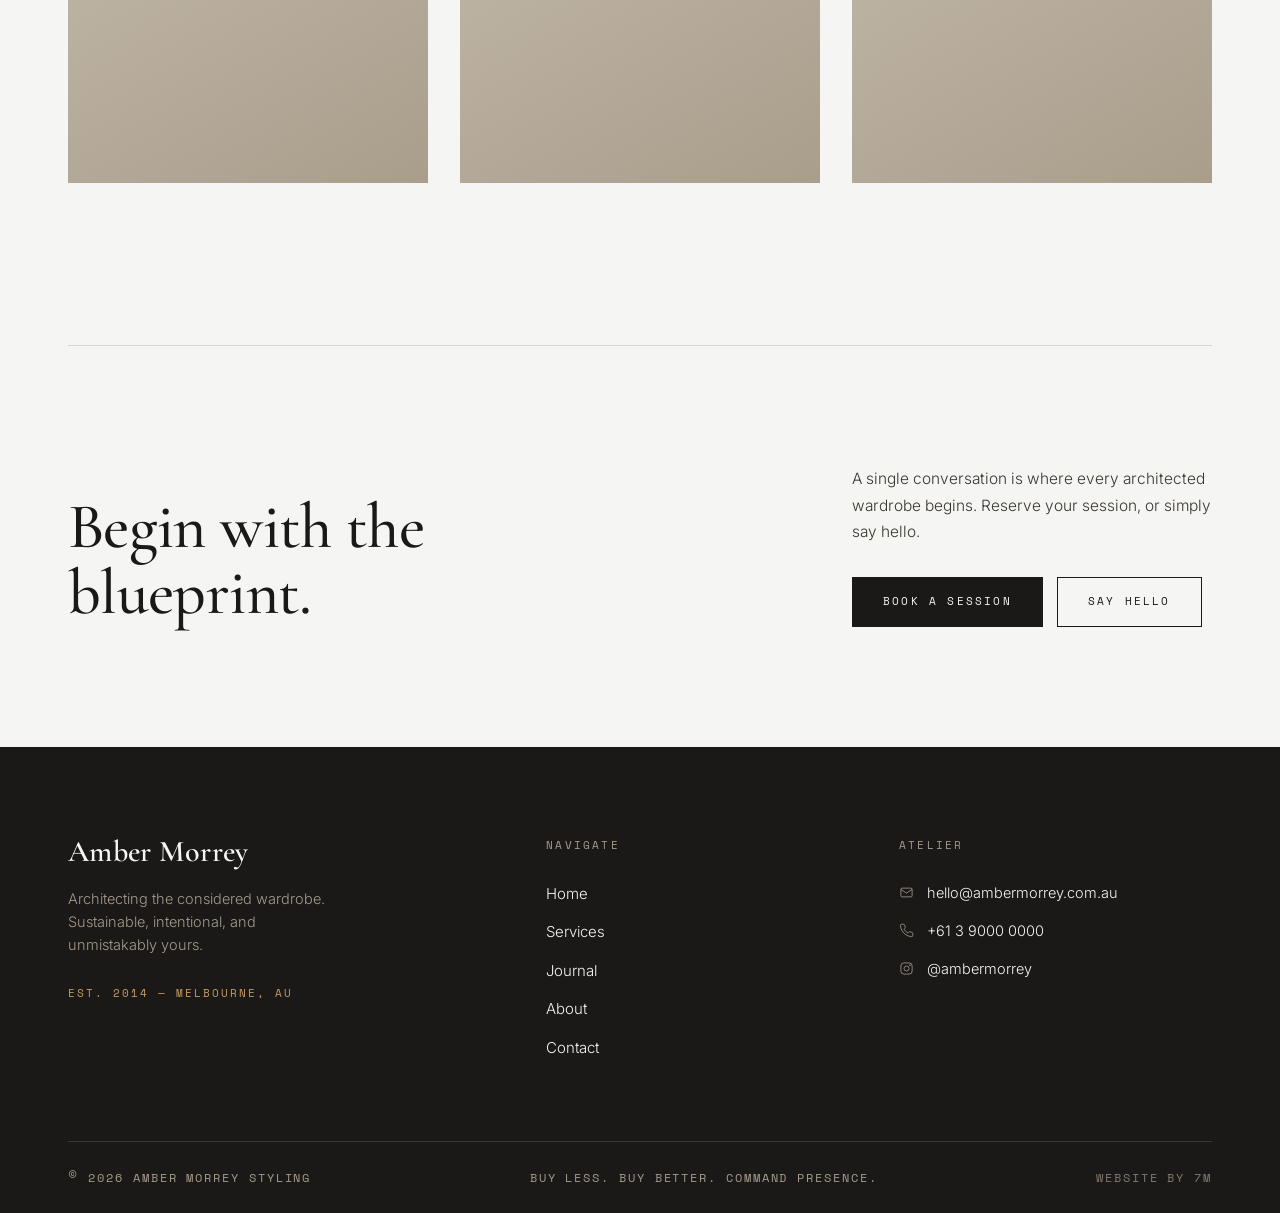
==== commit 9fa94b23: "Fix the mobile overflow, which was also hiding the menu One root cause, two symptoms. The Transforma" ====
--- a/index.html
+++ b/index.html
@@ -26,7 +26,7 @@
     </div>
     <a href="services.html" class="btn">Book a Session</a>
   </nav>
-  <button class="menu-toggle" id="menuToggle" aria-label="Menu"><span></span><span></span><span></span></button>
+  <button class="menu-toggle" id="menuToggle" aria-label="Menu" aria-controls="mobileMenu" aria-expanded="false"><span></span><span></span><span></span></button>
 </header>
 
 <div class="mobile-menu" id="mobileMenu">
@@ -155,7 +155,7 @@
 <!-- TRANSFORMATIONS -->
 <section class="section wrap">
   <div class="trans-head">
-    <div class="sec-head" style="grid-template-columns:300px 1fr;margin-bottom:0">
+    <div class="sec-head">
       <div class="label reveal">05 — The Transformations</div>
       <div>
         <h2 class="display reveal" data-d="1" style="text-align:left">Investment pieces, in context</h2>
--- a/styles.css
+++ b/styles.css
@@ -80,8 +80,16 @@
 .nav-links a:hover::after,.nav-links a.active::after{width:100%}
 .nav-links a.active{color:var(--amber)}
 .nav-header .btn{padding:13px 24px}
-.menu-toggle{display:none;flex-direction:column;gap:5px;background:none;border:none;cursor:pointer;padding:4px}
-.menu-toggle span{width:24px;height:1.5px;background:var(--ink);transition:.3s}
+/* 44x44 so it is actually tappable — the bars stay 24px, the box around them
+   does the work. Sits above the open menu so it doubles as the close control. */
+.menu-toggle{display:none;flex-direction:column;align-items:center;justify-content:center;gap:5px;width:44px;height:44px;padding:0;margin-right:-10px;background:none;border:none;cursor:pointer;position:relative;z-index:101}
+.menu-toggle span{width:24px;height:1.5px;background:var(--ink);transition:transform .35s var(--ease),opacity .2s var(--ease)}
+/* bar centres are 6.5px apart (1.5px bar + 5px gap), so that is the travel
+   needed to collapse the outer two onto the middle and form the cross */
+.menu-toggle[aria-expanded="true"] span:nth-child(1){transform:translateY(6.5px) rotate(45deg)}
+.menu-toggle[aria-expanded="true"] span:nth-child(2){opacity:0}
+.menu-toggle[aria-expanded="true"] span:nth-child(3){transform:translateY(-6.5px) rotate(-45deg)}
+body.menu-open{overflow:hidden}
 
 .mobile-menu{position:fixed;inset:0;background:var(--paper);z-index:99;display:flex;flex-direction:column;justify-content:center;align-items:center;gap:26px;opacity:0;pointer-events:none;transition:opacity .4s var(--ease)}
 .mobile-menu.open{opacity:1;pointer-events:auto}
@@ -161,6 +169,10 @@
 
 /* ---------- transformations ---------- */
 .trans-head{margin-bottom:60px}
+/* two columns rather than the three .sec-head assumes — this head has no
+   trailing link. Was an inline style, which outranked the mobile override
+   below and left a 300px column in a 338px viewport, overflowing the page. */
+.trans-head .sec-head{grid-template-columns:300px 1fr;margin-bottom:0}
 .trans-head .premise-p{margin-top:20px}
 .gallery{columns:3;column-gap:32px}
 .gal-item{break-inside:avoid;margin-bottom:32px;position:relative;overflow:hidden;cursor:pointer;background:linear-gradient(150deg,#cdc4b4,#a99e8c)}
@@ -319,9 +331,12 @@
 .foot-contact svg{width:15px;height:15px;stroke:var(--muted-dark);fill:none;stroke-width:1.3;flex-shrink:0}
 .foot-bar{border-top:1px solid var(--line-dark);padding:26px 0;display:flex;flex-wrap:wrap;gap:14px 32px;justify-content:space-between;align-items:center}
 .foot-bar span{font-family:var(--mono);font-size:12px;letter-spacing:.16em;color:var(--muted-dark);text-transform:uppercase}
-/* Space Mono draws the (c) glyph well below cap height, so it reads undersized
-   next to the uppercase beside it. Scaled up and nudged to sit on the caps. */
-.foot-bar .cr{font-size:1.45em;line-height:1;vertical-align:-.11em}
+/* Space Mono draws (c) well below cap height, so at the line's own size it
+   reads undersized. 1.24em brings its ink height to exactly the cap height
+   (measured: 72 device px against 72 at 8x), and -.067em centres the two —
+   ink centres land on the same row, so it sits optically level with the caps
+   rather than bulging above and below them. */
+.foot-bar .cr{font-size:1.24em;line-height:1;vertical-align:-.067em}
 /* build credit: same micro-label tier as its siblings, one step quieter so it
    sits behind the brand line rather than competing with it */
 .foot-credit a{color:var(--muted-dark);opacity:.75;transition:color .3s,opacity .3s}
@@ -414,6 +429,7 @@
   .hero-right{min-height:max(70vh,100vw);order:1}
 
   .premise,.sec-head,.cta,.foot-grid,.quiz-wrap{grid-template-columns:1fr;gap:22px}
+  .trans-head .sec-head{grid-template-columns:1fr}
   .sec-head h2,.premise-stmt{text-align:left}
   .sec-head .link-arrow{justify-self:start}
   .services-grid,.journal-grid,.advantage{grid-template-columns:1fr}
